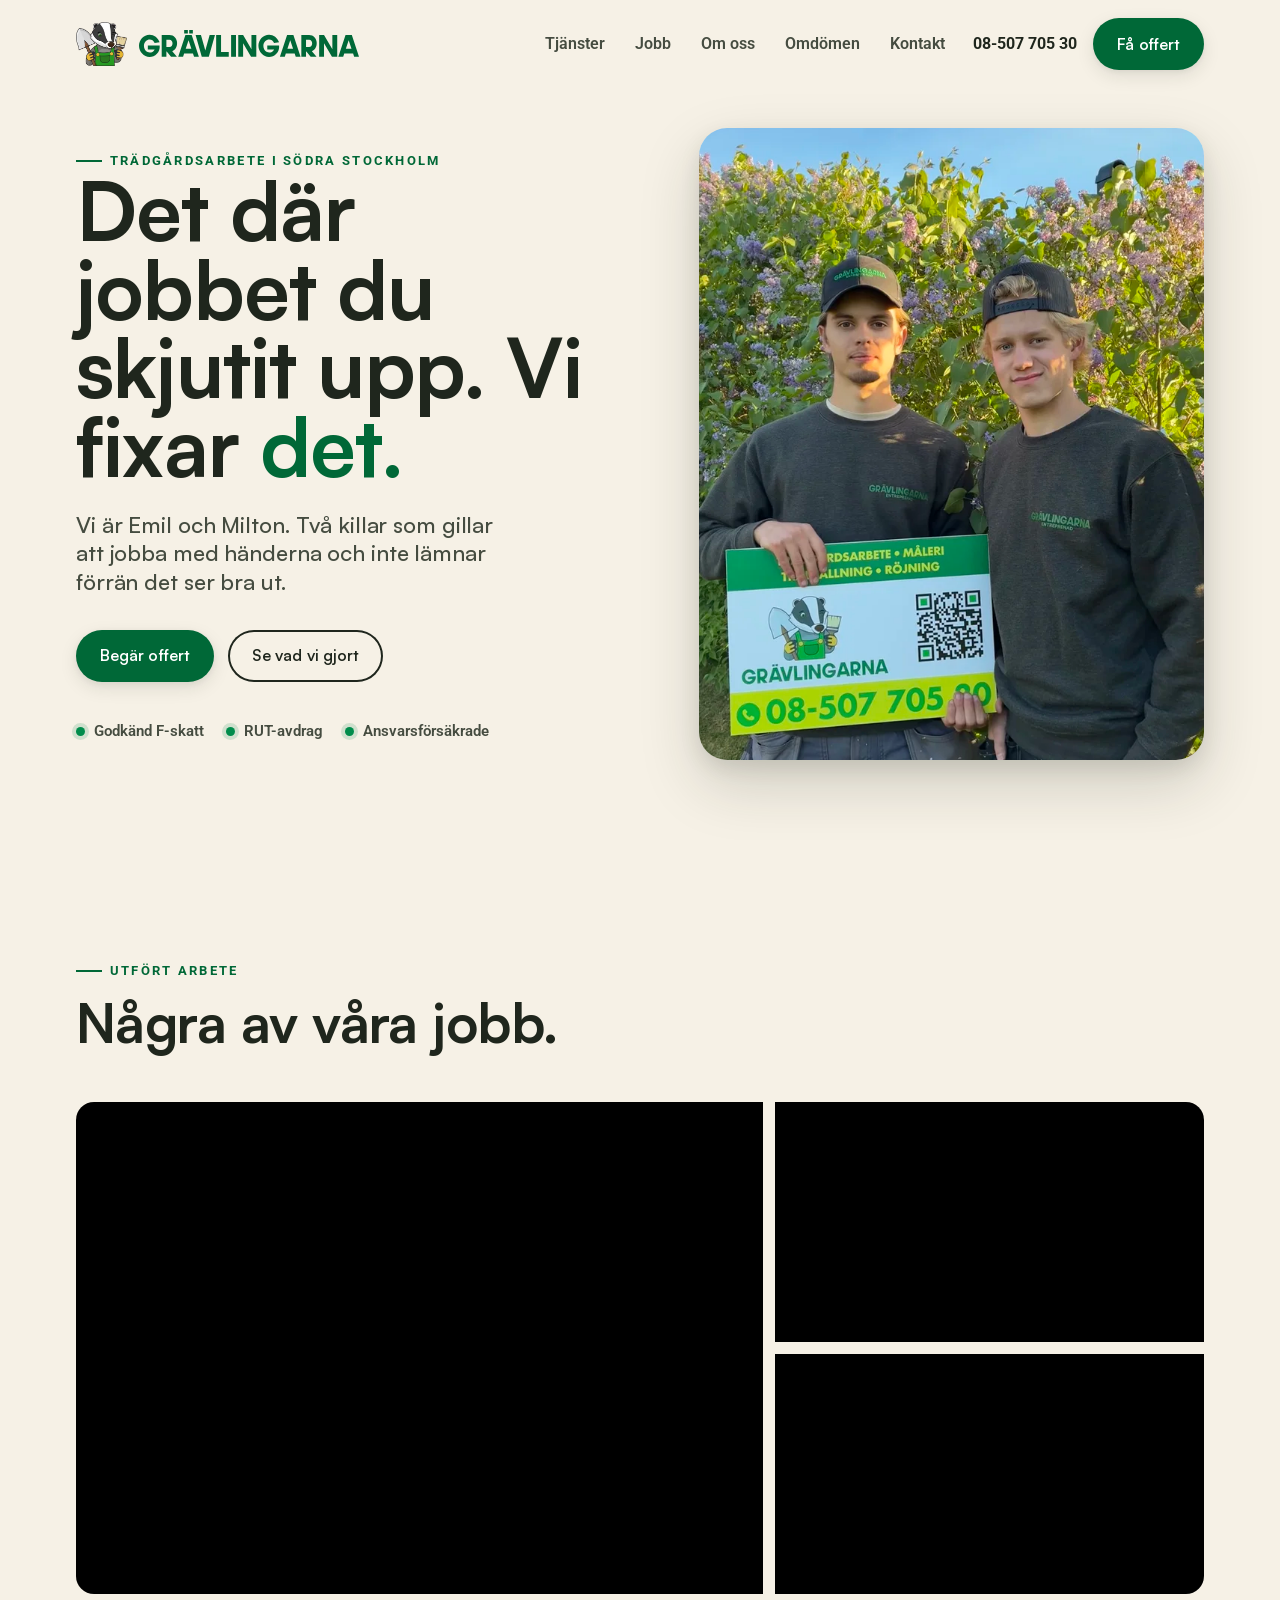
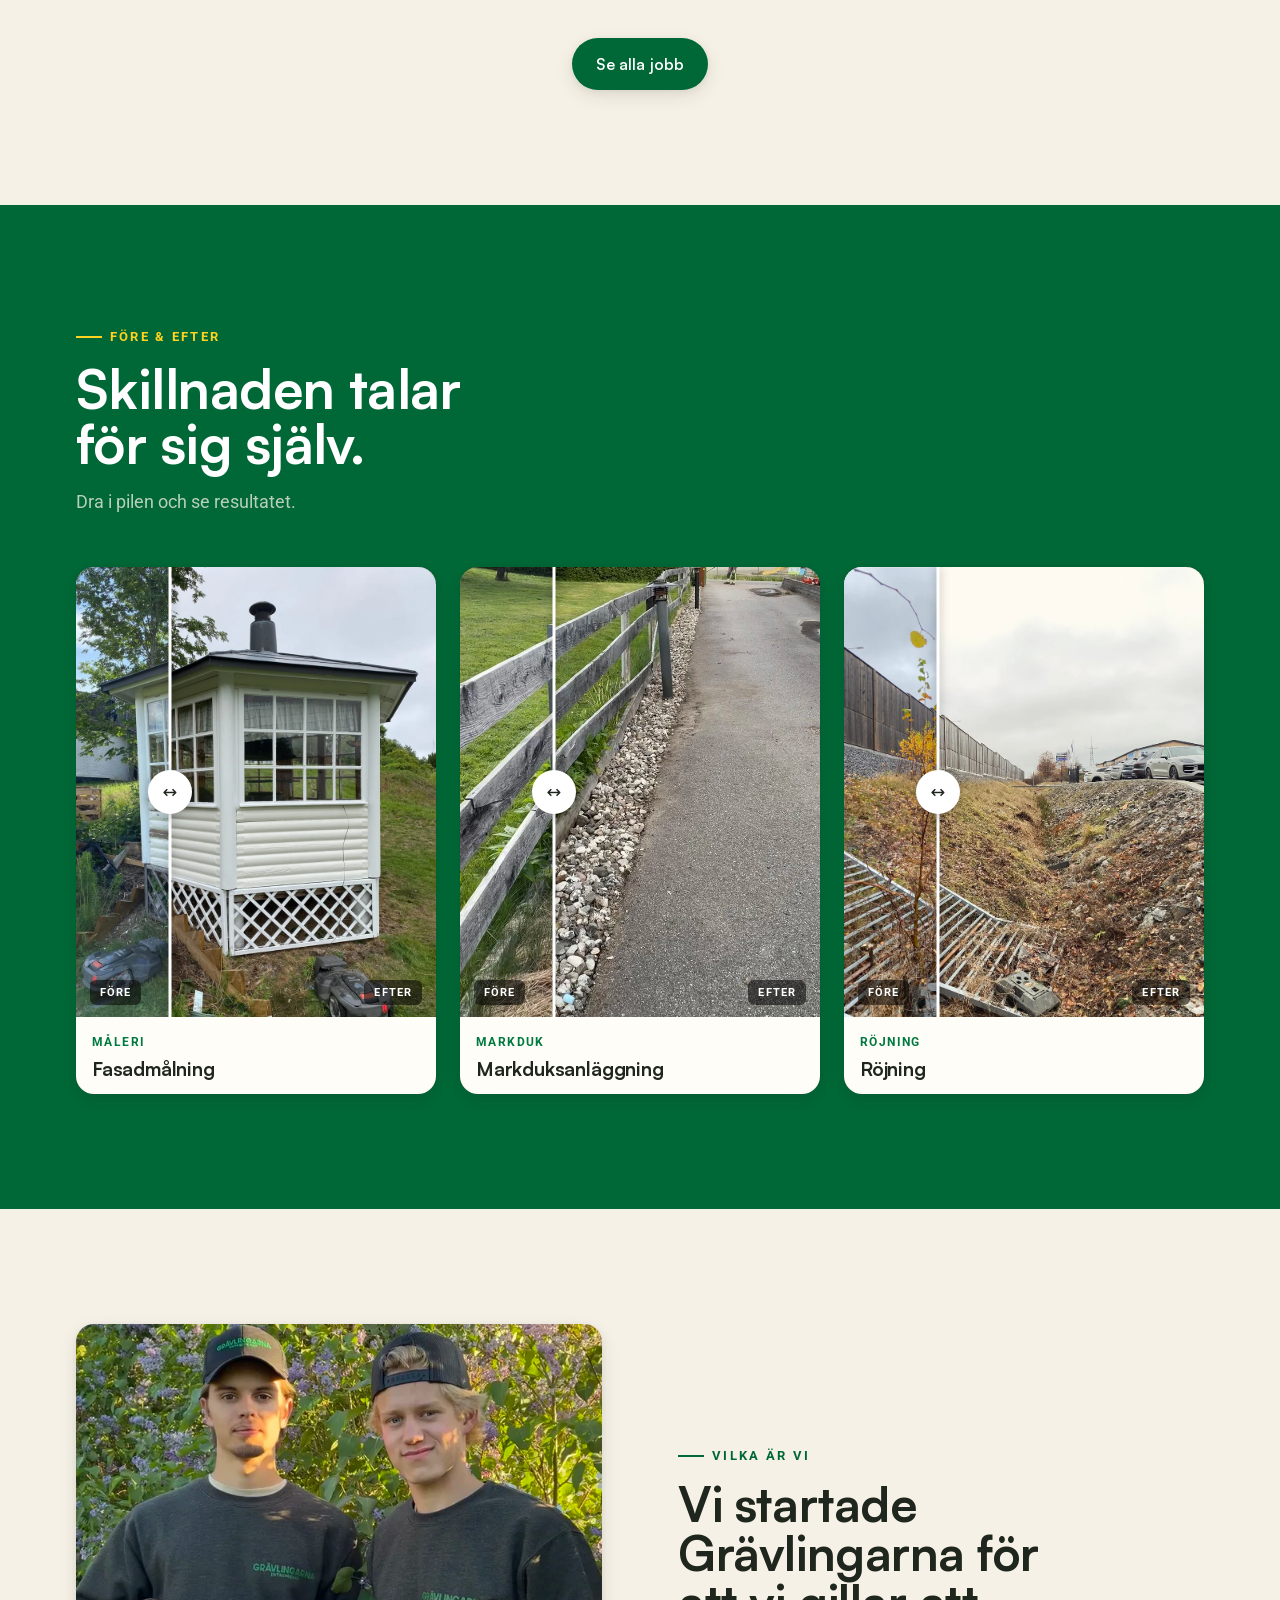
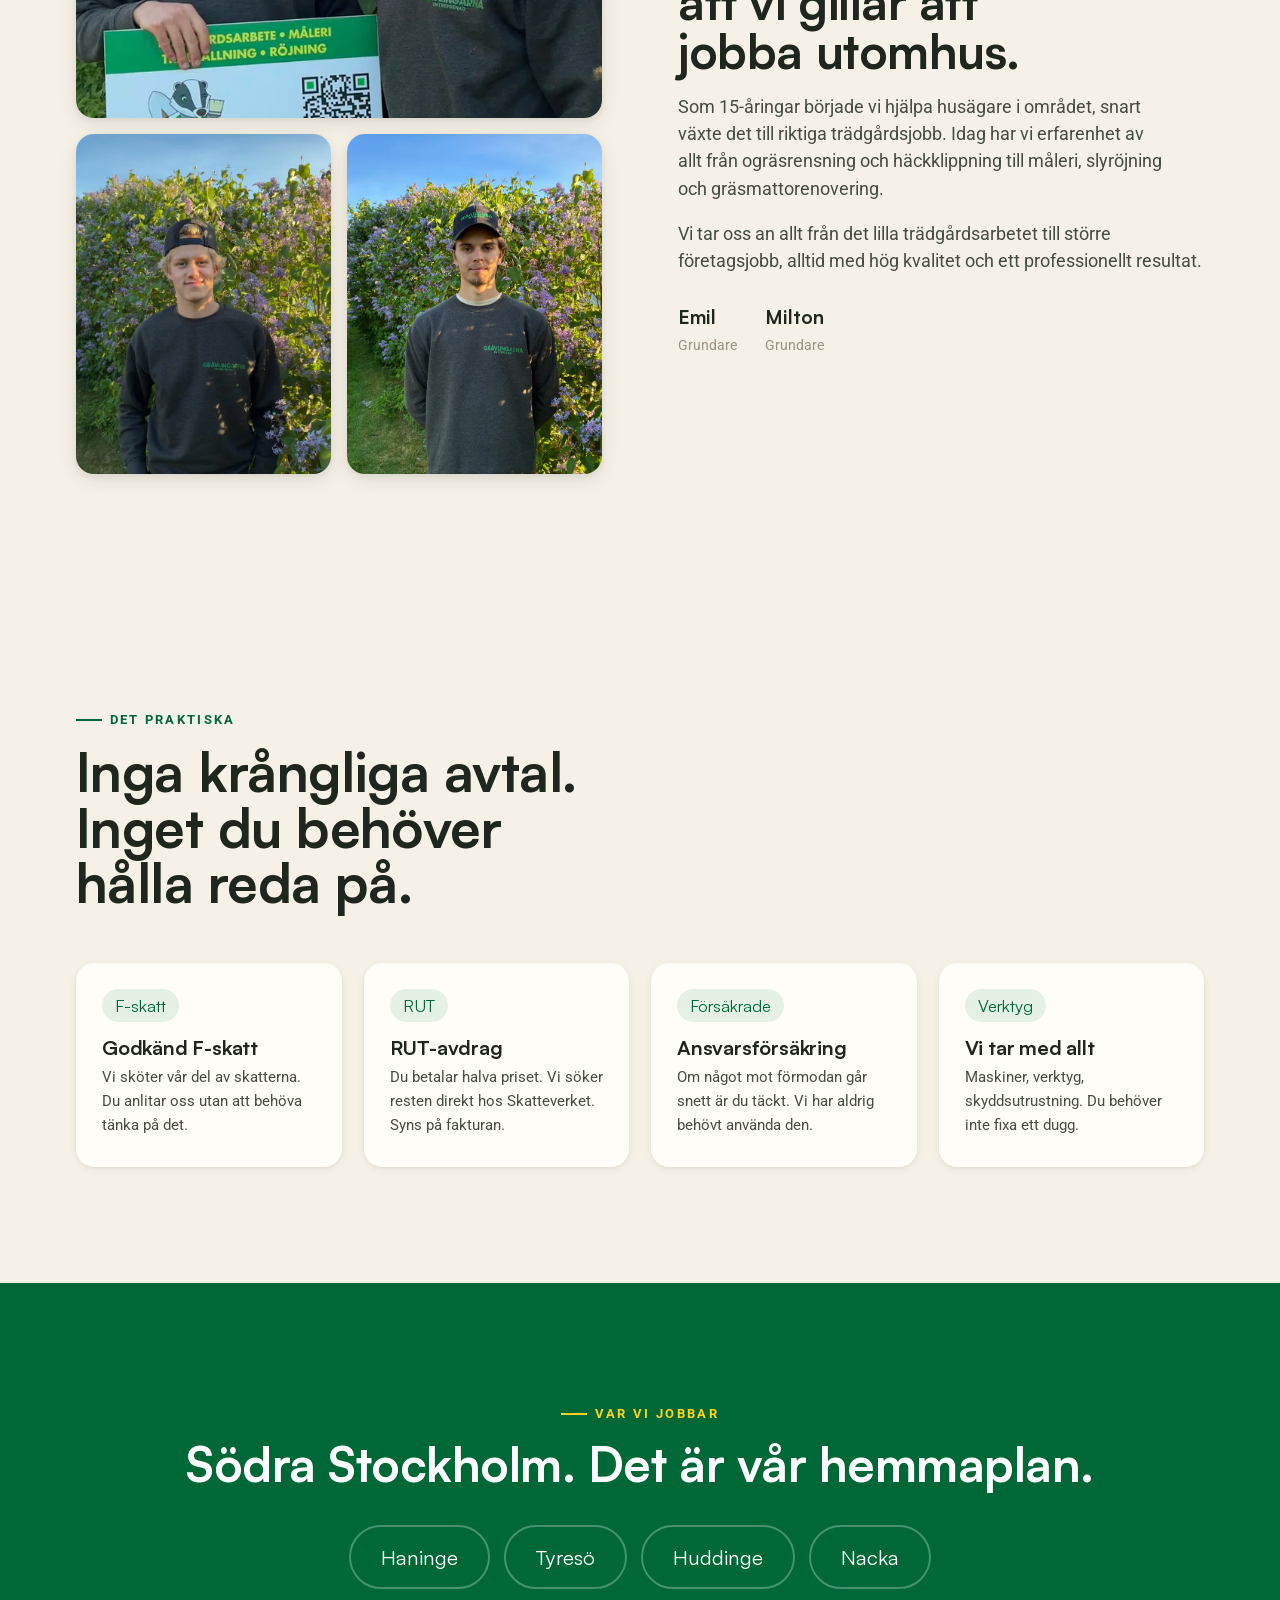
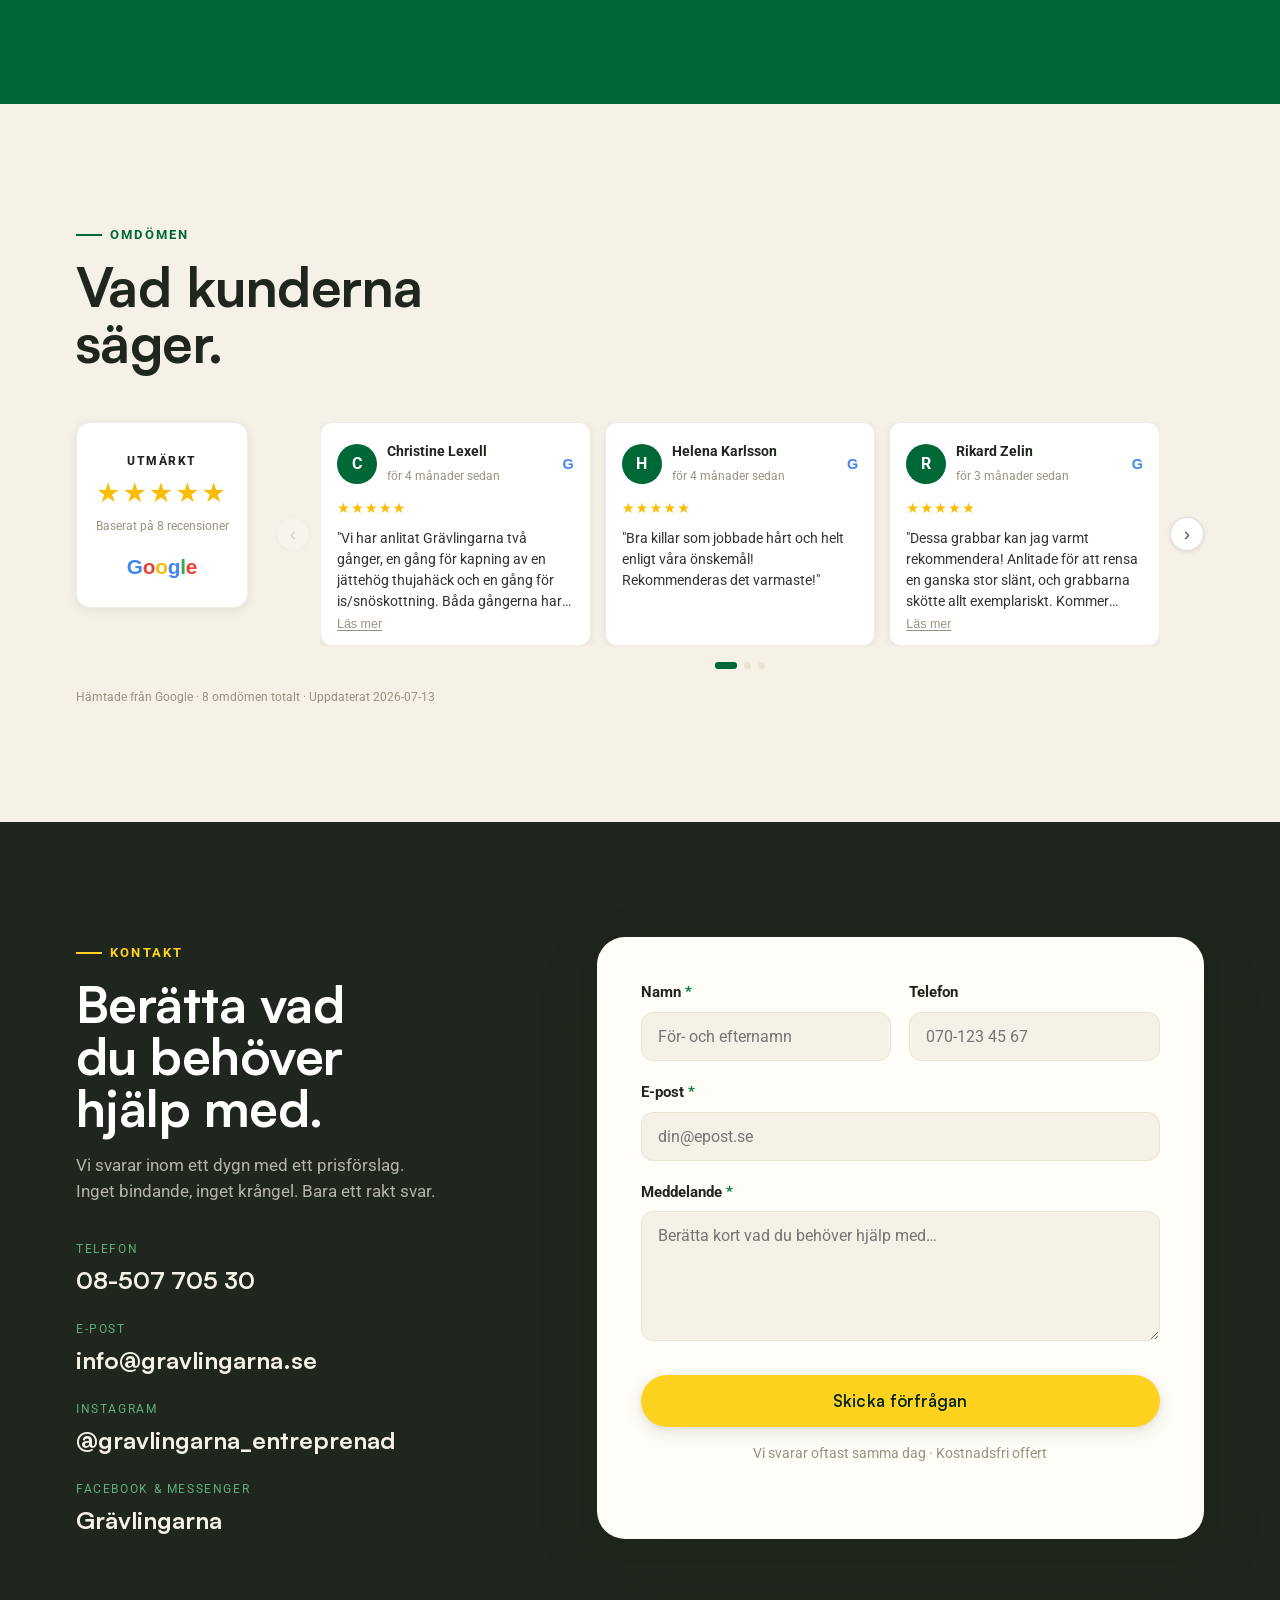
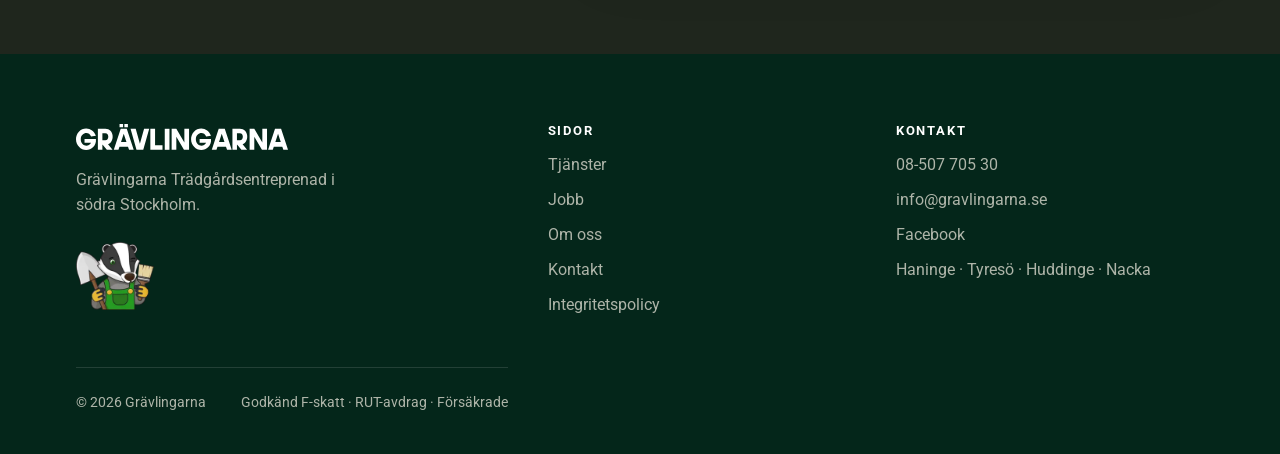
==== index.html @ 6b7d054d "Automatisk uppdatering av Google-omdömen" ====
<!doctype html>
<html lang="sv">
<head>
<meta charset="utf-8">
<meta name="viewport" content="width=device-width, initial-scale=1">
<title>Grävlingarna | Trädgårdsentreprenad Haninge, Tyresö, Huddinge & Nacka</title>
<meta name="description" content="Häckklippning, måleri, röjning och grävning i södra Stockholm. Snabbt, pålitligt och fast pris. RUT-avdrag och godkänd F-skatt. Ring 08-507 705 30.">
<meta name="robots" content="index, follow">
<link rel="canonical" href="https://gravlingarna.se/">

<!-- Preload kritiska resurser -->
<link rel="preload" href="assets/photos/team-duo.webp" as="image">
<link rel="preload" href="assets/fonts/Trats.ttf" as="font" type="font/truetype" crossorigin>
<link rel="preload" href="assets/Satoshi-Variable.ttf" as="font" type="font/truetype" crossorigin>

<!-- Open Graph (sociala medier + Google-förhandsvisning) -->
<meta property="og:type" content="website">
<meta property="og:url" content="https://gravlingarna.se/">
<meta property="og:title" content="Grävlingarna | Trädgårdsentreprenad i södra Stockholm">
<meta property="og:description" content="Häckklippning, måleri, röjning och grävning i södra Stockholm. Snabbt, pålitligt och fast pris.">
<meta property="og:image" content="https://gravlingarna.se/assets/photos/hack-hog.jpg">
<meta property="og:locale" content="sv_SE">
<meta property="og:site_name" content="Grävlingarna">

<!-- Lokal geo -->
<meta name="geo.region" content="SE-AB">
<meta name="geo.placename" content="Södra Stockholm">

<!-- Schema.org — lokal verksamhet (JSON-LD) -->
<script type="application/ld+json">
{
  "@context": "https://schema.org",
  "@type": "LocalBusiness",
  "name": "Grävlingarna Trädgårdsentreprenad",
  "description": "Trädgårdsarbete, häckklippning, måleri, röjning och grävning i södra Stockholm.",
  "url": "https://gravlingarna.se",
  "telephone": "+46850770530",
  "email": "info@gravlingarna.se",
  "image": "https://gravlingarna.se/assets/mascot-color.png",
  "priceRange": "$$",
  "areaServed": [
    { "@type": "City", "name": "Haninge" },
    { "@type": "City", "name": "Tyresö" },
    { "@type": "City", "name": "Huddinge" },
    { "@type": "City", "name": "Nacka" }
  ],
  "hasOfferCatalog": {
    "@type": "OfferCatalog",
    "name": "Trädgårdstjänster",
    "itemListElement": [
      { "@type": "Offer", "itemOffered": { "@type": "Service", "name": "Häckklippning" } },
      { "@type": "Offer", "itemOffered": { "@type": "Service", "name": "Trädgårdsarbete" } },
      { "@type": "Offer", "itemOffered": { "@type": "Service", "name": "Måleri" } },
      { "@type": "Offer", "itemOffered": { "@type": "Service", "name": "Röjning" } },
      { "@type": "Offer", "itemOffered": { "@type": "Service", "name": "Ogräsrensning" } },
      { "@type": "Offer", "itemOffered": { "@type": "Service", "name": "Grävning" } }
    ]
  },
  "aggregateRating": {
    "@type": "AggregateRating",
    "ratingValue": "5",
    "reviewCount": "8",
    "bestRating": "5",
    "worstRating": "1"
  },
  "sameAs": [
    "https://www.instagram.com/gravlingarna_entreprenad/"
  ]
}
</script>

<link rel="preconnect" href="https://fonts.googleapis.com">
<link rel="preconnect" href="https://fonts.gstatic.com" crossorigin>
<link href="https://fonts.googleapis.com/css2?family=Roboto:ital,wght@0,400;0,500;0,700;1,400&display=swap" rel="stylesheet">
<link rel="stylesheet" href="assets/base.css">
<style>
/* ====== GRÄVLINGARNA — STARTSIDA ====== */

/* Brödtext i Roboto (lättläst), rubriker kvar i Gila */
:root { --font-text: 'Roboto', system-ui, -apple-system, sans-serif; }
.btn { font-family: var(--font-display); font-weight: 600; letter-spacing: .005em; }

/* Header */
.hdr {
  position: sticky; top: 0; z-index: 50;
  transition: background .3s, box-shadow .3s, padding .3s;
  padding: 18px 0;
}
.hdr.scrolled { background: rgba(246,241,230,.86); backdrop-filter: blur(12px); box-shadow: 0 1px 0 rgba(31,38,29,.08); padding: 10px 0; }
.hdr .wrap { display: flex; align-items: center; gap: 28px; }
.brand { display: flex; align-items: center; gap: 12px; text-decoration: none; }
.brand img.mark { height: 44px; width: auto; }
.brand img.word { height: 27px; width: auto; }
.nav { margin-left: auto; display: flex; align-items: center; gap: 30px; }
.nav a { text-decoration: none; font-weight: 600; font-size: .98rem; color: var(--ink-soft); transition: color .2s; }
.nav a:hover { color: var(--green-700); }
.hdr .actions { display: flex; align-items: center; gap: 16px; }
.tel { display: inline-flex; align-items: center; gap: 8px; font-weight: 700; text-decoration: none; color: var(--ink); white-space: nowrap; }
.burger { display: none; }

/* Hero */
.hero { padding: 40px 0 80px; position: relative; overflow: hidden; }
.hero .wrap { display: grid; grid-template-columns: 1.05fr .95fr; gap: clamp(28px, 5vw, 72px); align-items: center; }
.hero h1 { font-size: clamp(2.9rem, 6.4vw, 5.4rem); line-height: .96; }
.hero h1 .leaf { color: var(--green-700); }
.hero .lede { font-family: var(--font-display); font-weight: 500; letter-spacing: -0.005em; font-size: clamp(1.2rem, 1.75vw, 1.5rem); line-height: 1.28; color: var(--ink-soft); margin-top: 24px; max-width: 28ch; }
.hero .cta-row { display: flex; flex-wrap: wrap; gap: 14px; margin-top: 34px; }
.hero .chips { display: flex; flex-wrap: wrap; gap: 10px 22px; margin-top: 38px; }
.chip { display: inline-flex; align-items: center; gap: 9px; font-weight: 600; font-size: .92rem; color: var(--ink-soft); }
.chip .dot { width: 9px; height: 9px; border-radius: 50%; background: var(--green-500); box-shadow: 0 0 0 4px rgba(0,140,75,.16); }

.hero-media { position: relative; }
.hero-media .photo {
  border-radius: 28px; overflow: hidden; box-shadow: var(--shadow-lg);
  aspect-ratio: 4/5;
}
.hero-media .photo img { width: 100%; height: 100%; object-fit: cover; }
.hero-badge {
  position: absolute; left: -26px; bottom: 30px;
  background: var(--yellow); color: var(--green-900);
  border-radius: 18px; padding: 16px 20px; box-shadow: var(--shadow-md);
  transform: rotate(-3deg);
  font-family: var(--font-display); line-height: 1;
}
.hero-badge b { font-size: 1.9rem; display: block; }
.hero-badge span { font-family: var(--font-text); font-weight: 700; font-size: .78rem; letter-spacing: .08em; text-transform: uppercase; }

/* Sektion-grund */
.section { padding: clamp(64px, 9vw, 120px) 0; }
.section-head { max-width: 56ch; margin-bottom: 52px; }
.section-head h2 { font-size: clamp(2.1rem, 4.4vw, 3.4rem); margin-top: 14px; }
.section-head p { color: var(--ink-soft); font-size: 1.12rem; margin-top: 16px; }

/* Video-galleri */
.video-grid { display: grid; grid-template-columns: 1.6fr 1fr; grid-template-rows: 240px 240px; gap: 12px; border-radius: var(--radius); overflow: hidden; margin-bottom: 12px; }
.video-grid .v-wrap { position: relative; overflow: hidden; background: #000; }
.video-grid .v-wrap:nth-child(1) { grid-row: 1 / 3; }
.video-grid .v-wrap video { position: absolute; inset: 0; width: 100%; height: 100%; object-fit: cover; display: block; }
.video-grid .v-wrap:nth-child(1) video { object-position: center 20%; }
.video-grid .v-wrap:nth-child(2) video { object-position: 62% 50%; }
.video-grid .v-wrap:nth-child(3) video { object-position: center 38%; }
.jobs-cta { text-align: center; padding-top: 32px; }

/* Före/efter */
.ba-section { background: var(--green-700); }
.ba-section .eyebrow { color: var(--yellow); }
.ba-section .section-head h2 { color: #fff; }
.ba-section .section-head p { color: rgba(246,241,230,.75); }
.ba-grid { display: grid; grid-template-columns: repeat(3, 1fr); gap: 24px; }
.ba-card { border-radius: var(--radius); overflow: hidden; box-shadow: var(--shadow-md); background: var(--paper); }
.ba-wrap { position: relative; width: 100%; aspect-ratio: 4/5; overflow: hidden; cursor: col-resize; user-select: none; background: #1a1a1a; }
.ba-wrap img { position: absolute; inset: 0; width: 100%; height: 100%; object-fit: cover; display: block; }
.ba-after { clip-path: inset(0 50% 0 0); }
.ba-divider { position: absolute; top: 0; bottom: 0; left: 50%; width: 3px; background: #fff; box-shadow: 0 0 10px rgba(0,0,0,.35); transform: translateX(-50%); pointer-events: none; }
.ba-handle { position: absolute; top: 50%; left: 50%; transform: translate(-50%,-50%); width: 44px; height: 44px; background: #fff; border-radius: 50%; box-shadow: 0 2px 14px rgba(0,0,0,.25); display: flex; align-items: center; justify-content: center; pointer-events: none; color: var(--ink); font-size: 1.1rem; }
.ba-labels { position: absolute; bottom: 12px; left: 0; right: 0; display: flex; justify-content: space-between; padding: 0 14px; pointer-events: none; }
.ba-labels span { background: rgba(0,0,0,.52); color: #fff; font-size: .7rem; font-weight: 700; letter-spacing: .1em; text-transform: uppercase; padding: 4px 10px; border-radius: 6px; }
.ba-card-body { padding: 12px 16px 14px; }
.ba-card-body .job-cat { font-family: var(--font-text); font-weight: 700; font-size: .72rem; letter-spacing: .12em; text-transform: uppercase; color: var(--green-600); }
.ba-card-body h3 { font-family: var(--font-display); font-size: 1.2rem; margin-top: 6px; }
@media (max-width: 900px) { .ba-grid { grid-template-columns: 1fr; } }

/* Om oss */
.about .wrap { display: grid; grid-template-columns: 1fr 1fr; gap: clamp(32px, 6vw, 80px); align-items: center; }
.about-photos { display: grid; grid-template-columns: 1fr 1fr; grid-template-rows: auto auto; gap: 16px; }
.about-photos .big { grid-column: 1 / -1; }
.about-photos img { width: 100%; border-radius: 18px; box-shadow: var(--shadow-md); aspect-ratio: 4/3; object-fit: cover; }
.about-photos .tall { aspect-ratio: 3/4; }
.about h2 { font-size: clamp(2rem, 4vw, 3rem); margin-top: 14px; }
.about p { color: var(--ink-soft); font-size: 1.1rem; margin-top: 18px; }
.about .signers { display: flex; gap: 28px; margin-top: 28px; }
.about .signers-mobile { display: none; }
.about .signers div b { font-family: var(--font-display); font-size: 1.2rem; display: block; }
.about .signers div span { color: var(--stone); font-size: .9rem; }

/* Trygghet */
.trust { background: var(--cream); }
.trust-grid { display: grid; grid-template-columns: repeat(4, 1fr); gap: 22px; }
.trust-card { background: var(--paper); border-radius: var(--radius); padding: 30px 26px; box-shadow: var(--shadow-sm); }
.trust-card .badge { font-family: var(--font-display); color: var(--green-700); font-size: 1.05rem; background: rgba(0,140,75,.1); width: fit-content; padding: 6px 13px; border-radius: 100px; }
.trust-card h3 { font-size: 1.25rem; margin-top: 18px; }
.trust-card p { color: var(--ink-soft); margin-top: 8px; font-size: .96rem; }

/* Områden */
.areas { background: var(--green-700); color: #fff; text-align: center; }
.areas .eyebrow { color: var(--yellow); justify-content: center; }
.areas h2 { font-size: clamp(2rem, 4vw, 3rem); margin: 16px auto 0; }
.area-row { display: flex; flex-wrap: wrap; justify-content: center; gap: 14px; margin-top: 36px; }
.area-pill { border: 2px solid rgba(255,255,255,.28); border-radius: 100px; padding: 14px 30px; font-family: var(--font-display); font-size: 1.3rem; transition: .3s; }
.area-pill:hover { background: var(--yellow); color: var(--green-900); border-color: var(--yellow); }


/* Omdömen — layout */
.reviews-outer { display: flex; gap: 28px; align-items: flex-start; }
.reviews-sidebar { flex-shrink: 0; width: 172px; display: flex; flex-direction: column; align-items: center; text-align: center; padding: 28px 16px 24px; background: #fff; border-radius: 14px; box-shadow: 0 2px 12px rgba(0,0,0,.08); border: 1px solid #f0ece4; }
.rs-label { font-size: .78rem; font-weight: 800; color: var(--ink); letter-spacing: .12em; text-transform: uppercase; margin-bottom: 10px; }
.rs-stars { font-size: 1.7rem; color: #FBBC04; line-height: 1; margin-bottom: 10px; letter-spacing: 2px; }
.rs-count { font-size: .76rem; color: var(--stone); line-height: 1.45; margin-bottom: 16px; }
.rs-google { font-size: 1.3rem; font-weight: 700; letter-spacing: -.01em; font-family: Arial, sans-serif; }
.g-blue   { color: #4285F4; }
.g-red    { color: #EA4335; }
.g-yellow { color: #FBBC05; }
.g-green  { color: #34A853; }

/* Omdömen — carousel */
.cr-outer { flex: 1; min-width: 0; }
.cr-wrap { display: flex; align-items: center; gap: 10px; }
.cr-viewport { overflow: hidden; flex: 1; min-width: 0; }
.cr-track { display: flex; gap: 14px; transition: transform .45s cubic-bezier(.2,.8,.2,1); }
.cr-track .review { flex: 0 0 calc((100% - 28px) / 3); min-width: 0; }
.cr-btn { flex-shrink: 0; width: 34px; height: 34px; border-radius: 50%; border: 1px solid #ddd; background: #fff; color: #555; font-size: 1.2rem; cursor: pointer; display: flex; align-items: center; justify-content: center; transition: all .2s; box-shadow: 0 1px 4px rgba(0,0,0,.1); }
.cr-btn:hover:not(:disabled) { background: var(--green-700); color: #fff; border-color: var(--green-700); }
.cr-btn:disabled { opacity: .22; cursor: not-allowed; }
.cr-dots { display: flex; justify-content: center; gap: 7px; margin-top: 16px; }
.cr-dot { width: 7px; height: 7px; border-radius: 50%; background: var(--sand); cursor: pointer; border: 0; padding: 0; transition: width .25s, border-radius .25s, background .25s; }
.cr-dot.active { background: var(--green-700); width: 22px; border-radius: 3px; }

/* Omdömen — kort */
.review { background: #fff; border-radius: 12px; padding: 18px 16px 14px; box-shadow: 0 2px 8px rgba(0,0,0,.07); border: 1px solid #f0ece4; }
.review-header { display: flex; align-items: center; gap: 10px; margin-bottom: 10px; }
.review-avatar { width: 40px; height: 40px; border-radius: 50%; object-fit: cover; flex-shrink: 0; }
.review-avatar-fb { width: 40px; height: 40px; border-radius: 50%; background: var(--green-700); color: #fff; font-size: 1rem; font-weight: 700; display: flex; align-items: center; justify-content: center; flex-shrink: 0; }
.review-name-wrap { flex: 1; min-width: 0; }
.review-author { font-weight: 700; font-size: .88rem; color: var(--ink); display: block; white-space: nowrap; overflow: hidden; text-overflow: ellipsis; }
.review-when { font-size: .74rem; color: var(--stone); }
.review-g { flex-shrink: 0; font-size: .9rem; font-weight: 900; color: #4285F4; font-family: Arial, sans-serif; line-height: 1; }
.review-stars { color: #FBBC04; font-size: .9rem; letter-spacing: 1px; display: block; margin-bottom: 8px; }
.review-body { font-size: .85rem; line-height: 1.55; color: #333; margin: 0; display: -webkit-box; -webkit-line-clamp: 4; -webkit-box-orient: vertical; overflow: hidden; }
.review-body.expanded { display: block; -webkit-line-clamp: unset; overflow: visible; }
.review-readmore { background: none; border: none; color: var(--stone); font-size: .78rem; cursor: pointer; padding: 5px 0 0; text-decoration: underline; text-underline-offset: 2px; display: block; }
.placeholder-note { margin-top: 18px; font-size: .78rem; color: var(--stone); }

/* Mobil: carousel → staplad lista */
@media (max-width: 900px) {
  .reviews-outer { flex-direction: column; }
  .reviews-sidebar { width: 100%; flex-direction: row; flex-wrap: wrap; justify-content: center; gap: 12px 20px; padding: 18px 20px; }
  .rs-label { margin-bottom: 0; }
  .cr-btn { display: none; }
  .cr-track { flex-direction: column; transform: none !important; }
  .cr-track .review { flex: none; }
  .cr-dots { display: none; }
}

/* Kontakt */
.contact { background: var(--ink); color: var(--cream); }
.contact .wrap { display: grid; grid-template-columns: .85fr 1.15fr; gap: clamp(32px, 6vw, 72px); }
.contact .eyebrow { color: var(--yellow); }
.contact h2 { color: #fff; font-size: clamp(2rem, 4vw, 3.2rem); margin-top: 14px; }
.contact .intro { color: rgba(246,241,230,.7); margin-top: 18px; font-size: 1.08rem; max-width: 36ch; }
.contact-info { margin-top: 36px; display: grid; gap: 22px; }
.contact-info a { text-decoration: none; }
.ci { display: flex; flex-direction: column; gap: 3px; }
.ci small { font-size: .72rem; letter-spacing: .14em; text-transform: uppercase; color: var(--green-300); }
.ci b { font-family: var(--font-display); font-size: 1.5rem; }
form { background: var(--paper); border-radius: var(--radius-lg); padding: clamp(26px, 4vw, 44px); color: var(--ink); box-shadow: var(--shadow-lg); }
.field { margin-bottom: 20px; }
.field label { display: block; font-weight: 700; font-size: .92rem; margin-bottom: 8px; }
.field .req { color: var(--green-600); }
.field input, .field textarea {
  width: 100%; font-family: var(--font-text); font-size: 1rem; color: var(--ink);
  padding: 14px 16px; border-radius: 12px; border: 1.5px solid var(--sand); background: var(--cream);
  transition: border-color .2s, box-shadow .2s;
}
.field input:focus, .field textarea:focus { outline: none; border-color: var(--green-500); box-shadow: 0 0 0 4px rgba(0,140,75,.14); background: #fff; }
.field textarea { resize: vertical; min-height: 130px; }
.field-row { display: grid; grid-template-columns: 1fr 1fr; gap: 18px; }
form .btn { width: 100%; justify-content: center; margin-top: 6px; font-size: 1.05rem; }
.form-foot { margin-top: 16px; font-size: .85rem; color: var(--stone); text-align: center; }
[data-form-note] { background: rgba(0,140,75,.12); color: var(--green-700); border-radius: 12px; padding: 14px 16px; font-weight: 700; margin-bottom: 18px; }

/* Footer */
.foot { background: var(--green-900); color: rgba(246,241,230,.7); padding: 70px 0 40px; }
.foot .wrap { display: grid; grid-template-columns: 1.4fr 1fr 1fr; gap: 40px; }
.foot .word { height: 26px; filter: brightness(0) invert(1); }
.foot .f-mascot { width: 78px; margin-top: 24px; }
.foot h4 { color: #fff; font-family: var(--font-text); font-size: .8rem; letter-spacing: .14em; text-transform: uppercase; margin-bottom: 16px; }
.foot ul { list-style: none; margin: 0; padding: 0; display: grid; gap: 10px; }
.foot a { text-decoration: none; transition: color .2s; }
.foot a:hover { color: var(--yellow); }
.foot .bar { border-top: 1px solid rgba(255,255,255,.12); margin-top: 50px; padding-top: 24px; display: flex; justify-content: space-between; flex-wrap: wrap; gap: 12px; font-size: .85rem; }

/* Responsivt */
@media (max-width: 1024px) {
  .nav { display: none; }
  .burger { display: inline-flex; }
}
@media (max-width: 900px) {
  .hero .wrap, .about .wrap, .contact .wrap { grid-template-columns: 1fr; }
  .hero-media { order: -1; max-width: 440px; }
  .trust-grid { grid-template-columns: 1fr; }
  .jobs-peek-grid { grid-template-columns: 1fr 1fr; grid-template-rows: 160px 160px 160px; }
  .jobs-peek-grid img:nth-child(1) { grid-row: auto; }
  .jobs-peek-grid img:nth-child(4) { grid-column: auto; }
  .foot .wrap { grid-template-columns: 1fr 1fr; }
  .about .signers { margin-bottom: 0; }
  /* Signers: visa under bilder, dölj i texten när layouten är enkelspaltig */
  .about .signers-mobile { display: grid; grid-template-columns: 1fr 1fr; grid-column: 1 / -1; margin-top: 12px; gap: 16px; }
  .about .signers-mobile div { display: flex; flex-direction: column; align-items: center; text-align: center; }
  .about .signers-desktop { display: none; }
}
@media (max-width: 560px) {
  .field-row { grid-template-columns: 1fr; }
  .trust-grid { grid-template-columns: 1fr; }
  .foot .wrap { grid-template-columns: 1fr; }
  /* Logotyp — visa bara maskotet, lite större */
  .brand img.mark { height: 40px; }
  .brand img.word { display: none; }
  /* Telefonnummer dolt på liten skärm för att ge plats */
  .hdr .tel { display: none; }
  /* Header layout på mobil: [logo vänster] [Få offert centrerat] [burger höger] */
  .hdr .wrap { position: relative; gap: 0; }
  .hdr .actions { flex: 1; display: flex; align-items: center; justify-content: flex-end; }
  .hdr .actions .btn { position: absolute; left: 50%; transform: translateX(-50%); }
  /* Eyebrow — ingen radbrytning */
  .eyebrow { white-space: nowrap; font-size: .72rem; letter-spacing: .12em; }
}

/* Mobilmeny overlay */
@media (max-width: 1024px) {
  .nav.open {
    display: flex; flex-direction: column; gap: 22px;
    position: absolute; top: 100%; left: 0; right: 0;
    background: var(--paper); padding: 28px clamp(20px,5vw,56px); box-shadow: var(--shadow-md);
    margin: 0;
  }
  .nav.open a { font-size: 1.2rem; }
  .burger { flex-direction: column; gap: 5px; background: none; border: 0; cursor: pointer; padding: 10px; }
  .burger span { width: 26px; height: 2.5px; background: var(--ink); border-radius: 2px; transition: .3s; }
  .burger.open span:nth-child(1) { transform: translateY(7.5px) rotate(45deg); }
  .burger.open span:nth-child(2) { opacity: 0; }
  .burger.open span:nth-child(3) { transform: translateY(-7.5px) rotate(-45deg); }
}
</style>
</head>
<body>

<header class="hdr" data-header>
  <div class="wrap">
    <a class="brand" href="#top" aria-label="Grävlingarna">
      <img class="mark" src="assets/mascot-color.webp" alt="Grävlingarna logotyp">
      <img class="word" src="assets/logo-wordmark.svg" alt="Grävlingarna">
    </a>
    <nav class="nav" data-nav>
      <a href="#tjanster">Tjänster</a>
      <a href="jobb.html">Jobb</a>
      <a href="#om">Om oss</a>
      <a href="#omdomen">Omdömen</a>
      <a href="#kontakt">Kontakt</a>
    </nav>
    <div class="actions">
      <a class="tel" href="tel:+46850770530">08-507 705 30</a>
      <a class="btn btn-green" href="#kontakt">Få offert</a>
      <button class="burger" data-burger aria-label="Meny" aria-expanded="false"><span></span><span></span><span></span></button>
    </div>
  </div>
</header>

<main id="top">

  <!-- HERO -->
  <section class="hero">
    <div class="wrap">
      <div class="hero-text">
        <span class="eyebrow reveal">Trädgårdsarbete i södra Stockholm</span>
        <h1 class="reveal d1">Det där jobbet du<br>skjutit upp. Vi fixar<span class="leaf"> det.</span></h1>
        <p class="lede reveal d2">Vi är Emil och Milton. Två killar som gillar att jobba med händerna och inte lämnar förrän det ser bra ut.</p>
        <div class="cta-row reveal d3">
          <a class="btn btn-green" href="#kontakt">Begär offert</a>
          <a class="btn btn-ghost" href="jobb.html">Se vad vi gjort</a>
        </div>
        <div class="chips reveal d4">
          <span class="chip"><span class="dot"></span> Godkänd F-skatt</span>
          <span class="chip"><span class="dot"></span> RUT-avdrag</span>
          <span class="chip"><span class="dot"></span> Ansvarsförsäkrade</span>
        </div>
      </div>
      <div class="hero-media reveal d2">
        <div class="photo"><img src="assets/photos/team-duo.webp" alt="Emil och Milton, Grävlingarna" fetchpriority="high"></div>
      </div>
    </div>
  </section>

  <!-- JOBB -->
  <section class="section" id="tjanster">
    <div class="wrap">
      <div class="section-head reveal">
        <span class="eyebrow">Utfört arbete</span>
        <h2>Några av våra jobb.</h2>
      </div>
      <div class="video-grid reveal d1">
        <div class="v-wrap">
          <video src="assets/videos/5.mp4" autoplay muted loop playsinline preload="metadata" title="Grävlingarna utför trädgårdsarbete i södra Stockholm"></video>
        </div>
        <div class="v-wrap">
          <video src="assets/videos/4.mp4" autoplay muted loop playsinline preload="none" title="Grävlingarna anlägger markduk och grus"></video>
        </div>
        <div class="v-wrap">
          <video src="assets/videos/3.mp4" autoplay muted loop playsinline preload="none" title="Grävlingarna utför häckklippning"></video>
        </div>
      </div>
      <div class="jobs-cta reveal d2">
        <a class="btn btn-green" href="jobb.html">Se alla jobb</a>
      </div>
    </div>
  </section>

  <!-- FÖRE / EFTER -->
  <section class="section ba-section" id="fore-efter">
    <div class="wrap">
      <div class="section-head reveal">
        <span class="eyebrow">Före &amp; efter</span>
        <h2>Skillnaden talar för sig själv.</h2>
        <p>Dra i pilen och se resultatet.</p>
      </div>
      <div class="ba-grid">

        <div class="ba-card reveal">
          <div class="ba-wrap" data-ba>
            <img src="assets/photos/malning-efter.webp" alt="Efter målning" loading="lazy">
            <img class="ba-after" src="assets/photos/malning-fore.webp" alt="Före målning" loading="lazy">
            <div class="ba-divider"></div>
            <div class="ba-handle">&#8596;</div>
            <div class="ba-labels"><span>Före</span><span>Efter</span></div>
          </div>
          <div class="ba-card-body">
            <span class="job-cat">Måleri</span>
            <h3>Fasadmålning</h3>
          </div>
        </div>

        <div class="ba-card reveal d1">
          <div class="ba-wrap" data-ba>
            <img src="assets/photos/rabatt-efter.webp" alt="Efter markduksanläggning" loading="lazy">
            <img class="ba-after" src="assets/photos/rabatt-fore.webp" alt="Före markduksanläggning" loading="lazy">
            <div class="ba-divider"></div>
            <div class="ba-handle">&#8596;</div>
            <div class="ba-labels"><span>Före</span><span>Efter</span></div>
          </div>
          <div class="ba-card-body">
            <span class="job-cat">Markduk</span>
            <h3>Markduksanläggning</h3>
          </div>
        </div>

        <div class="ba-card reveal d2">
          <div class="ba-wrap" data-ba>
            <img src="assets/photos/rojning-efter.webp" alt="Efter röjning" loading="lazy">
            <img class="ba-after" src="assets/photos/rojning-fore.webp" alt="Före röjning" loading="lazy">
            <div class="ba-divider"></div>
            <div class="ba-handle">&#8596;</div>
            <div class="ba-labels"><span>Före</span><span>Efter</span></div>
          </div>
          <div class="ba-card-body">
            <span class="job-cat">Röjning</span>
            <h3>Röjning</h3>
          </div>
        </div>

      </div>
    </div>
  </section>

  <!-- OM OSS -->
  <section class="section about" id="om">
    <div class="wrap">
      <div class="about-photos reveal">
        <img class="big" src="assets/photos/team-duo.webp" alt="Emil och Milton" loading="lazy">
        <img class="tall" src="assets/photos/emil.webp" alt="Emil" loading="lazy">
        <img class="tall" src="assets/photos/milton.webp" alt="Milton" loading="lazy">
        <!-- Visas bara på mobil, direkt under bilderna -->
        <div class="signers signers-mobile">
          <div><b>Emil</b><span>Grundare</span></div>
          <div><b>Milton</b><span>Grundare</span></div>
        </div>
      </div>
      <div class="about-text reveal d1">
        <span class="eyebrow">Vilka är vi</span>
        <h2>Vi startade Grävlingarna för att vi gillar att jobba utomhus.</h2>
        <p>Som 15-åringar började vi hjälpa husägare i området, snart växte det till riktiga trädgårdsjobb. Idag har vi erfarenhet av allt från ogräsrensning och häckklippning till måleri, slyröjning och gräsmattorenovering.</p>
        <p>Vi tar oss an allt från det lilla trädgårdsarbetet till större företagsjobb, alltid med hög kvalitet och ett professionellt resultat.</p>
        <!-- Visas bara på desktop -->
        <div class="signers signers-desktop">
          <div><b>Emil</b><span>Grundare</span></div>
          <div><b>Milton</b><span>Grundare</span></div>
        </div>
      </div>
    </div>
  </section>

  <!-- TRYGGHET -->
  <section class="section trust">
    <div class="wrap">
      <div class="section-head reveal">
        <span class="eyebrow">Det praktiska</span>
        <h2>Inga krångliga avtal. Inget du behöver hålla reda på.</h2>
      </div>
      <div class="trust-grid">
        <div class="trust-card reveal"><span class="badge">F-skatt</span><h3>Godkänd F-skatt</h3><p>Vi sköter vår del av skatterna. Du anlitar oss utan att behöva tänka på det.</p></div>
        <div class="trust-card reveal d1"><span class="badge">RUT</span><h3>RUT-avdrag</h3><p>Du betalar halva priset. Vi söker resten direkt hos Skatteverket. Syns på fakturan.</p></div>
        <div class="trust-card reveal d2"><span class="badge">Försäkrade</span><h3>Ansvarsförsäkring</h3><p>Om något mot förmodan går snett är du täckt. Vi har aldrig behövt använda den.</p></div>
        <div class="trust-card reveal d3"><span class="badge">Verktyg</span><h3>Vi tar med allt</h3><p>Maskiner, verktyg, skyddsutrustning. Du behöver inte fixa ett dugg.</p></div>
      </div>
    </div>
  </section>

  <!-- OMRÅDEN -->
  <section class="section areas">
    <div class="wrap">
      <span class="eyebrow reveal">Var vi jobbar</span>
      <h2 class="reveal d1">Södra Stockholm. Det är vår hemmaplan.</h2>
      <div class="area-row">
        <span class="area-pill reveal">Haninge</span>
        <span class="area-pill reveal d1">Tyresö</span>
        <span class="area-pill reveal d2">Huddinge</span>
        <span class="area-pill reveal d3">Nacka</span>
      </div>
    </div>
  </section>

  <!-- OMDÖMEN -->
  <section class="section" id="omdomen">
    <div class="wrap">
      <div class="section-head reveal">
        <span class="eyebrow">Omdömen</span>
        <h2>Vad kunderna säger.</h2>
      </div>
      <!-- REVIEWS-START -->
      <div class="reviews-outer reveal">
        <div class="reviews-sidebar">
          <div class="rs-label">Utmärkt</div>
          <div class="rs-stars">★★★★★</div>
          <div class="rs-count">Baserat på 8 recensioner</div>
          <div class="rs-google"><span class="g-blue">G</span><span class="g-red">o</span><span class="g-yellow">o</span><span class="g-blue">g</span><span class="g-green">l</span><span class="g-red">e</span></div>
        </div>
        <div class="cr-outer">
          <div class="cr-wrap">
            <button class="cr-btn cr-prev" aria-label="Föregående" onclick="reviewsNav(-1)">&#8249;</button>
            <div class="cr-viewport">
              <div class="cr-track" id="reviewsTrack">
            <div class="review">
              <div class="review-header">
                <img class="review-avatar" src="https://lh3.googleusercontent.com/a/ACg8ocL86j_r9z1yOKIuhUySOHelD-ug44McyDMm7QZUCnqUefmo5eU=s128-c0x00000000-cc-rp-mo" alt="Christine Lexell" onerror="this.style.display='none';this.nextElementSibling.style.display='flex'"><div class="review-avatar-fb" style="display:none">C</div>
                <div class="review-name-wrap">
                  <span class="review-author">Christine Lexell</span>
                  <span class="review-when">för 4 månader sedan</span>
                </div>
                <span class="review-g">G</span>
              </div>
              <span class="review-stars">★★★★★</span>
              <p class="review-body">"Vi har anlitat Grävlingarna två gånger, en gång för kapning av en jättehög thujahäck och en gång för is/snöskottning. Båda gångerna har vi varit supernöjda - snabbt, smidigt och proffsigt rakt igenom. Rekommenderas!"</p>
              <button class="review-readmore" onclick="this.previousElementSibling.classList.add('expanded');this.remove()">Läs mer</button>
            </div>
            <div class="review">
              <div class="review-header">
                <img class="review-avatar" src="https://lh3.googleusercontent.com/a/ACg8ocJH00zg7ItTFW9O0a7UB9hLjGqkYLwAGVgQH-JnAdjiJExWZQ=s128-c0x00000000-cc-rp-mo" alt="Helena Karlsson" onerror="this.style.display='none';this.nextElementSibling.style.display='flex'"><div class="review-avatar-fb" style="display:none">H</div>
                <div class="review-name-wrap">
                  <span class="review-author">Helena Karlsson</span>
                  <span class="review-when">för 4 månader sedan</span>
                </div>
                <span class="review-g">G</span>
              </div>
              <span class="review-stars">★★★★★</span>
              <p class="review-body">"Bra killar som jobbade hårt och helt enligt våra önskemål! Rekommenderas det varmaste!"</p>
            </div>
            <div class="review">
              <div class="review-header">
                <img class="review-avatar" src="https://lh3.googleusercontent.com/a-/ALV-UjUvjdlKmr_zpY2f-uWTX3A9CaYh8MX3VJbdxc8TDrfCkV4wHMnxiw=s128-c0x00000000-cc-rp-mo-ba2" alt="Rikard Zelin" onerror="this.style.display='none';this.nextElementSibling.style.display='flex'"><div class="review-avatar-fb" style="display:none">R</div>
                <div class="review-name-wrap">
                  <span class="review-author">Rikard Zelin</span>
                  <span class="review-when">för 3 månader sedan</span>
                </div>
                <span class="review-g">G</span>
              </div>
              <span class="review-stars">★★★★★</span>
              <p class="review-body">"Dessa grabbar kan jag varmt rekommendera! Anlitade för att rensa en ganska stor slänt, och grabbarna skötte allt exemplariskt. Kommer definitiv hyra in dom igen!"</p>
              <button class="review-readmore" onclick="this.previousElementSibling.classList.add('expanded');this.remove()">Läs mer</button>
            </div>
            <div class="review">
              <div class="review-header">
                <img class="review-avatar" src="https://lh3.googleusercontent.com/a-/ALV-UjUdyT2JEvlYSVuxtEiTyoW_1Qy-pzt1ejEpORtB4tHW60JZkAc=s128-c0x00000000-cc-rp-mo" alt="Emelie Wallin" onerror="this.style.display='none';this.nextElementSibling.style.display='flex'"><div class="review-avatar-fb" style="display:none">E</div>
                <div class="review-name-wrap">
                  <span class="review-author">Emelie Wallin</span>
                  <span class="review-when">för 3 månader sedan</span>
                </div>
                <span class="review-g">G</span>
              </div>
              <span class="review-stars">★★★★★</span>
              <p class="review-body">"Supertrevliga grabbar, effektivt trädgårdsarbete. Mycket nöjda!"</p>
            </div>
            <div class="review">
              <div class="review-header">
                <img class="review-avatar" src="https://lh3.googleusercontent.com/a-/ALV-UjWH0OzEDGSG0fYtsAjLOG0ATWYTzyu4N1iHRC2pFErD5WRcYOQ=s128-c0x00000000-cc-rp-mo" alt="Adrian Nieves" onerror="this.style.display='none';this.nextElementSibling.style.display='flex'"><div class="review-avatar-fb" style="display:none">A</div>
                <div class="review-name-wrap">
                  <span class="review-author">Adrian Nieves</span>
                  <span class="review-when">för 4 månader sedan</span>
                </div>
                <span class="review-g">G</span>
              </div>
              <span class="review-stars">★★★★★</span>
              <p class="review-body">"Väldigt professionellt utfört arbete. Kommer att anlita igen"</p>
            </div>
              </div>
            </div>
            <button class="cr-btn cr-next" aria-label="Nästa" onclick="reviewsNav(1)">&#8250;</button>
          </div>
          <div class="cr-dots" id="reviewsDots"></div>
        </div>
      </div>
      <p class="placeholder-note reveal">Hämtade från Google · 8 omdömen totalt · Uppdaterat 2026-07-13</p>
      <!-- REVIEWS-END -->
    </div>
  </section>

  <!-- KONTAKT -->
  <section class="section contact" id="kontakt">
    <div class="wrap">
      <div class="contact-left reveal">
        <span class="eyebrow">Kontakt</span>
        <h2>Berätta vad du behöver hjälp med.</h2>
        <p class="intro">Vi svarar inom ett dygn med ett prisförslag. Inget bindande, inget krångel. Bara ett rakt svar.</p>
        <div class="contact-info">
          <a class="ci" href="tel:+46850770530"><small>Telefon</small><b>08-507 705 30</b></a>
          <a class="ci" href="mailto:info@gravlingarna.se"><small>E-post</small><b>info@gravlingarna.se</b></a>
          <a class="ci" href="https://www.instagram.com/gravlingarna_entreprenad/" target="_blank" rel="noopener"><small>Instagram</small><b>@gravlingarna_entreprenad</b></a>
          <a class="ci" href="https://www.facebook.com/profile.php?id=61582218075044" target="_blank" rel="noopener"><small>Facebook &amp; Messenger</small><b>Grävlingarna</b></a>
        </div>
      </div>
      <form data-contact-form class="reveal d1" novalidate name="kontakt" netlify netlify-honeypot="bot-field">
        <input type="hidden" name="form-name" value="kontakt">
        <div data-form-note hidden>Tack! Ditt meddelande har skickats. Vi hör av oss inom kort.</div>
        <!-- honeypot — dölj för bots -->
        <input type="text" name="_honey" style="display:none" tabindex="-1" autocomplete="off">
        <div class="field-row">
          <div class="field"><label>Namn <span class="req">*</span></label><input type="text" name="namn" placeholder="För- och efternamn" required></div>
          <div class="field"><label>Telefon</label><input type="tel" name="telefon" placeholder="070-123 45 67"></div>
        </div>
        <div class="field"><label>E-post <span class="req">*</span></label><input type="email" name="epost" placeholder="din@epost.se" required></div>
        <div class="field"><label>Meddelande <span class="req">*</span></label><textarea name="meddelande" placeholder="Berätta kort vad du behöver hjälp med…" required></textarea></div>
        <button class="btn btn-yellow" type="submit">Skicka förfrågan</button>
        <p class="form-foot">Vi svarar oftast samma dag · Kostnadsfri offert</p>
      </form>
    </div>
  </section>

</main>

<footer class="foot">
  <div class="wrap">
    <div>
      <img class="word" src="assets/logo-wordmark.svg" alt="Grävlingarna">
      <p style="margin-top:18px;max-width:32ch">Grävlingarna Trädgårdsentreprenad i södra Stockholm.</p>
      <img class="f-mascot" src="assets/mascot-color.webp" alt="Grävlingarna maskot" loading="lazy">
    </div>
    <div>
      <h4>Sidor</h4>
      <ul>
        <li><a href="#tjanster">Tjänster</a></li>
        <li><a href="jobb.html">Jobb</a></li>
        <li><a href="#om">Om oss</a></li>
        <li><a href="#kontakt">Kontakt</a></li>
        <li><a href="integritetspolicy.html">Integritetspolicy</a></li>
      </ul>
    </div>
    <div>
      <h4>Kontakt</h4>
      <ul>
        <li><a href="tel:+46850770530">08-507 705 30</a></li>
        <li><a href="mailto:info@gravlingarna.se">info@gravlingarna.se</a></li>
        <li><a href="https://www.facebook.com/profile.php?id=61582218075044" target="_blank" rel="noopener">Facebook</a></li>
        <li>Haninge · Tyresö · Huddinge · Nacka</li>
      </ul>
    </div>
  </div>
  <div class="wrap"><div class="bar"><span>© 2026 Grävlingarna</span><span>Godkänd F-skatt · RUT-avdrag · Försäkrade</span></div></div>
</footer>

<script src="assets/reveal.js"></script>
<script>
/* ── Reviews carousel ───────────────────────────────────────────────── */
(function () {
  var track  = document.getElementById('reviewsTrack');
  var dotsEl = document.getElementById('reviewsDots');
  if (!track) return;

  var cards = Array.from(track.querySelectorAll('.review'));
  var pos   = 0;
  var PER   = 3; // kort synliga åt gången

  function maxPos() { return Math.max(0, cards.length - PER); }

  function go(n) {
    pos = Math.max(0, Math.min(maxPos(), n));
    var w   = cards[0] ? cards[0].offsetWidth : 0;
    var gap = 24;
    track.style.transform = 'translateX(-' + (pos * (w + gap)) + 'px)';
    document.querySelectorAll('.cr-dot').forEach(function (d, i) {
      d.classList.toggle('active', i === pos);
    });
    var prev = document.querySelector('.cr-prev');
    var next = document.querySelector('.cr-next');
    if (prev) prev.disabled = pos === 0;
    if (next) next.disabled = pos >= maxPos();
  }

  /* Bygg prickar */
  if (dotsEl) {
    for (var i = 0; i <= maxPos(); i++) {
      var d = document.createElement('button');
      d.className   = 'cr-dot' + (i === 0 ? ' active' : '');
      d.setAttribute('aria-label', 'Omdöme ' + (i + 1));
      (function (idx) { d.addEventListener('click', function () { go(idx); }); })(i);
      dotsEl.appendChild(d);
    }
  }

  /* Global för onclick-attributen i HTML */
  window.reviewsNav = function (dir) { go(pos + dir); };

  go(0);
  window.addEventListener('resize', function () { go(pos); });
})();

/* ── Kontaktformulär ────────────────────────────────────────────────── */
(function () {
  var form = document.querySelector('[data-contact-form]');
  if (!form) return;

  form.addEventListener('submit', function (e) {
    e.preventDefault();

    /* Enkel validering */
    var ok = true;
    form.querySelectorAll('[required]').forEach(function (f) {
      if (!f.value.trim()) { f.focus(); ok = false; }
    });
    if (!ok) return;

    /* Honeypot-koll */
    if (form.querySelector('[name=_honey]').value) return;

    var btn  = form.querySelector('[type=submit]');
    var note = form.querySelector('[data-form-note]');

    btn.disabled    = true;
    btn.textContent = 'Skickar…';

    var payload = {
      Namn:       form.querySelector('[name=namn]').value,
      Telefon:    form.querySelector('[name=telefon]').value || '(ej angivet)',
      Epost:      form.querySelector('[name=epost]').value,
      Meddelande: form.querySelector('[name=meddelande]').value,
      _subject:   'Ny förfrågan från hemsidan'
    };

    fetch('https://formspree.io/f/mnjryeqd', {
      method:  'POST',
      headers: { 'Content-Type': 'application/json', 'Accept': 'application/json' },
      body:    JSON.stringify(payload)
    })
    .then(function (r) { return r.json(); })
    .then(function (data) {
      if (data.ok) {
        /* Visa bekräftelse, dölj resten av formuläret */
        note.hidden = false;
        note.scrollIntoView({ behavior: 'smooth', block: 'nearest' });
        form.querySelectorAll('input, textarea').forEach(function (f) { f.value = ''; });
        btn.style.display = 'none';
        form.querySelector('.form-foot').style.display = 'none';
      } else {
        throw new Error('failed');
      }
    })
    .catch(function () {
      btn.disabled    = false;
      btn.textContent = 'Skicka förfrågan';
      alert('Något gick fel. Prova igen eller ring oss på 08-507 705 30.');
    });
  });
})();
</script>
<script>
/* Före/efter-sliders */
document.querySelectorAll('[data-ba]').forEach(function(wrap) {
  var after = wrap.querySelector('.ba-after');
  var divider = wrap.querySelector('.ba-divider');
  var handle = wrap.querySelector('.ba-handle');
  var dragging = false;
  var animated = false;

  function setPos(pct) {
    after.style.clipPath = 'inset(0 ' + (100 - pct) + '% 0 0)';
    divider.style.left = pct + '%';
    handle.style.left = pct + '%';
  }

  function setPosFromX(x) {
    var rect = wrap.getBoundingClientRect();
    setPos(Math.max(0, Math.min(100, (x - rect.left) / rect.width * 100)));
  }

  /* Startposition */
  setPos(50);

  /* Auto-sweep när kortet scrollas in */
  function autoSweep() {
    if (animated) return;
    animated = true;
    var start = null;
    var duration = 3800;
    /* Sweep: 50 → 20 → 80 → 50 */
    function keyframe(t) {
      if (t < 0.33) return 50 - (30 * (t / 0.33));          /* 50→20 */
      if (t < 0.66) return 20 + (60 * ((t - 0.33) / 0.33)); /* 20→80 */
      return 80 - (30 * ((t - 0.66) / 0.34));               /* 80→50 */
    }
    function step(ts) {
      if (!start) start = ts;
      var t = Math.min((ts - start) / duration, 1);
      setPos(keyframe(t));
      if (t < 1) requestAnimationFrame(step);
    }
    requestAnimationFrame(step);
  }

  var observer = new IntersectionObserver(function(entries) {
    if (entries[0].isIntersecting) { autoSweep(); observer.disconnect(); }
  }, { threshold: 0.4 });
  observer.observe(wrap);

  /* Manuell drag */
  wrap.addEventListener('mousedown', function(e) { dragging = true; setPosFromX(e.clientX); e.preventDefault(); });
  window.addEventListener('mousemove', function(e) { if (dragging) setPosFromX(e.clientX); });
  window.addEventListener('mouseup', function() { dragging = false; });
  wrap.addEventListener('touchstart', function(e) { dragging = true; setPosFromX(e.touches[0].clientX); }, { passive: true });
  window.addEventListener('touchmove', function(e) { if (dragging) setPosFromX(e.touches[0].clientX); }, { passive: true });
  window.addEventListener('touchend', function() { dragging = false; });
});
</script>
</body>
</html>
---- assets/base.css ----
/* ===========================================================
   GRÄVLINGARNA — delat designsystem
   Fonter: Coolvetica (rubriker), Trats (brödtext/UI)
   =========================================================== */

@font-face {
  font-family: 'Gila';
  src: url('fonts/Gila.ttf') format('truetype');
  font-weight: 400 800;
  font-display: swap;
}
@font-face {
  font-family: 'Satoshi';
  src: url('Satoshi-Variable.ttf') format('truetype');
  font-weight: 300 900;
  font-display: swap;
}
@font-face {
  font-family: 'Trats';
  src: url('fonts/Trats.ttf') format('truetype');
  font-weight: 400 700;
  font-display: swap;
}
@font-face {
  font-family: 'Moderniz';
  src: url('fonts/Moderniz.otf') format('opentype');
  font-weight: 400 900;
  font-display: swap;
}

:root {
  /* Grön skala – från loggan */
  --green-900: #04261a;
  --green-800: #07301f;
  --green-700: #006837;   /* primär */
  --green-600: #007a40;
  --green-500: #008c4b;   /* sekundär */
  --green-300: #5fae7e;

  /* Energifärg – från skylten */
  --yellow:     #ffd21f;
  --yellow-deep:#f4c400;
  --lime:       #c4d600;

  /* Varma, jordnära neutraler */
  --cream:   #f6f1e6;
  --paper:   #fffdf7;
  --sand:    #ece4d3;
  --stone:   #9a9180;
  --ink:     #1f261d;   /* varm nästan-svart */
  --ink-soft:#454c40;

  --shadow-sm: 0 1px 2px rgba(31,38,29,.06), 0 2px 8px rgba(31,38,29,.06);
  --shadow-md: 0 6px 18px rgba(31,38,29,.10), 0 2px 6px rgba(31,38,29,.06);
  --shadow-lg: 0 24px 60px rgba(31,38,29,.18), 0 8px 20px rgba(31,38,29,.10);

  --maxw: 1240px;
  --radius: 18px;
  --radius-lg: 28px;

  --font-display: 'Satoshi', 'Gila', system-ui, sans-serif;
  --font-text: 'Trats', system-ui, sans-serif;
}

*, *::before, *::after { box-sizing: border-box; }

html { scroll-behavior: smooth; }

body {
  margin: 0;
  font-family: var(--font-text);
  color: var(--ink);
  background: var(--cream);
  -webkit-font-smoothing: antialiased;
  text-rendering: optimizeLegibility;
  line-height: 1.55;
}

h1, h2, h3, h4 {
  font-family: var(--font-display);
  font-weight: 700;
  line-height: 1.02;
  margin: 0;
  letter-spacing: -0.01em;
  text-wrap: balance;
}

p { margin: 0; text-wrap: pretty; }
img { display: block; max-width: 100%; }
a { color: inherit; }

.wrap { width: 100%; max-width: var(--maxw); margin-inline: auto; padding-inline: clamp(20px, 5vw, 56px); }

/* Knappar -------------------------------------------------- */
.btn {
  font-family: var(--font-text);
  font-weight: 700;
  font-size: 1rem;
  display: inline-flex; align-items: center; gap: .55em;
  padding: .85em 1.5em;
  border-radius: 100px;
  border: 0; cursor: pointer;
  text-decoration: none;
  transition: transform .25s cubic-bezier(.2,.8,.2,1), box-shadow .25s, background .2s, color .2s;
  white-space: nowrap;
}
.btn:hover { transform: translateY(-2px); }
.btn-green { background: var(--green-700); color: #fff; box-shadow: var(--shadow-md); }
.btn-green:hover { background: var(--green-600); }
.btn-yellow { background: var(--yellow); color: var(--green-900); box-shadow: var(--shadow-md); }
.btn-yellow:hover { background: var(--yellow-deep); }
.btn-ghost { background: transparent; color: inherit; box-shadow: inset 0 0 0 2px currentColor; }
.btn-ghost:hover { background: rgba(0,0,0,.05); }

/* Liten etikett ------------------------------------------- */
.eyebrow {
  font-family: var(--font-text);
  font-weight: 700;
  font-size: .8rem;
  letter-spacing: .18em;
  text-transform: uppercase;
  color: var(--green-700);
  display: inline-flex; align-items: center; gap: .6em;
}
.eyebrow::before {
  content: ""; width: 26px; height: 2px; background: currentColor; display: inline-block;
}

/* ===========================================================
   FÖRE / EFTER — auto-avslöjning
   =========================================================== */
.ba {
  position: relative;
  overflow: hidden;
  border-radius: var(--radius);
  background: var(--sand);
  --pos: 100;            /* 100 = visar bara FÖRE, 0 = bara EFTER */
  user-select: none;
  box-shadow: var(--shadow-md);
  aspect-ratio: 3 / 4;
}
.ba img {
  position: absolute; inset: 0;
  width: 100%; height: 100%;
  object-fit: cover;
  pointer-events: none;
}
.ba .ba-before {
  position: absolute; inset: 0;
  overflow: hidden;
  clip-path: inset(0 calc(100% - var(--pos) * 1%) 0 0);
  z-index: 2;
}
.ba .ba-divider {
  position: absolute; top: 0; bottom: 0;
  left: calc(var(--pos) * 1%);
  width: 3px; margin-left: -1.5px;
  background: var(--paper);
  z-index: 3;
  box-shadow: 0 0 0 1px rgba(0,0,0,.08);
}
.ba .ba-handle {
  position: absolute; top: 50%; left: 50%;
  transform: translate(-50%,-50%);
  width: 46px; height: 46px;
  border-radius: 50%;
  background: var(--paper);
  color: var(--green-700);
  display: grid; place-items: center;
  box-shadow: var(--shadow-md);
  font-size: 18px;
}
.ba .ba-handle::before { content: "‹ ›"; letter-spacing: -2px; font-weight: 700; }
.ba .ba-tag {
  position: absolute; bottom: 16px;
  font-family: var(--font-text); font-weight: 700;
  font-size: .78rem; letter-spacing: .14em; text-transform: uppercase;
  padding: .5em .95em; border-radius: 100px;
  z-index: 4; backdrop-filter: blur(4px);
}
.ba .ba-tag-before { left: 16px; background: rgba(31,38,29,.62); color: #fff; }
.ba .ba-tag-after  { right: 16px; background: var(--yellow); color: var(--green-900); }
.ba[data-ready] { cursor: ew-resize; }

/* ===========================================================
   SCROLL-REVEAL
   =========================================================== */
.reveal { transition: opacity .7s cubic-bezier(.2,.8,.2,1), transform .7s cubic-bezier(.2,.8,.2,1); }
.reveal.pre { opacity: 0; transform: translateY(26px); }
.reveal.d1 { transition-delay: .08s; }
.reveal.d2 { transition-delay: .16s; }
.reveal.d3 { transition-delay: .24s; }
.reveal.d4 { transition-delay: .32s; }
@media (prefers-reduced-motion: reduce) {
  .reveal.pre { opacity: 1; transform: none; transition: none; }
}

/* Maskot-detalj ------------------------------------------- */
.mascot { display: inline-block; }

/* Tillgänglighet ----------------------------------------- */
:focus-visible { outline: 3px solid var(--green-500); outline-offset: 3px; }
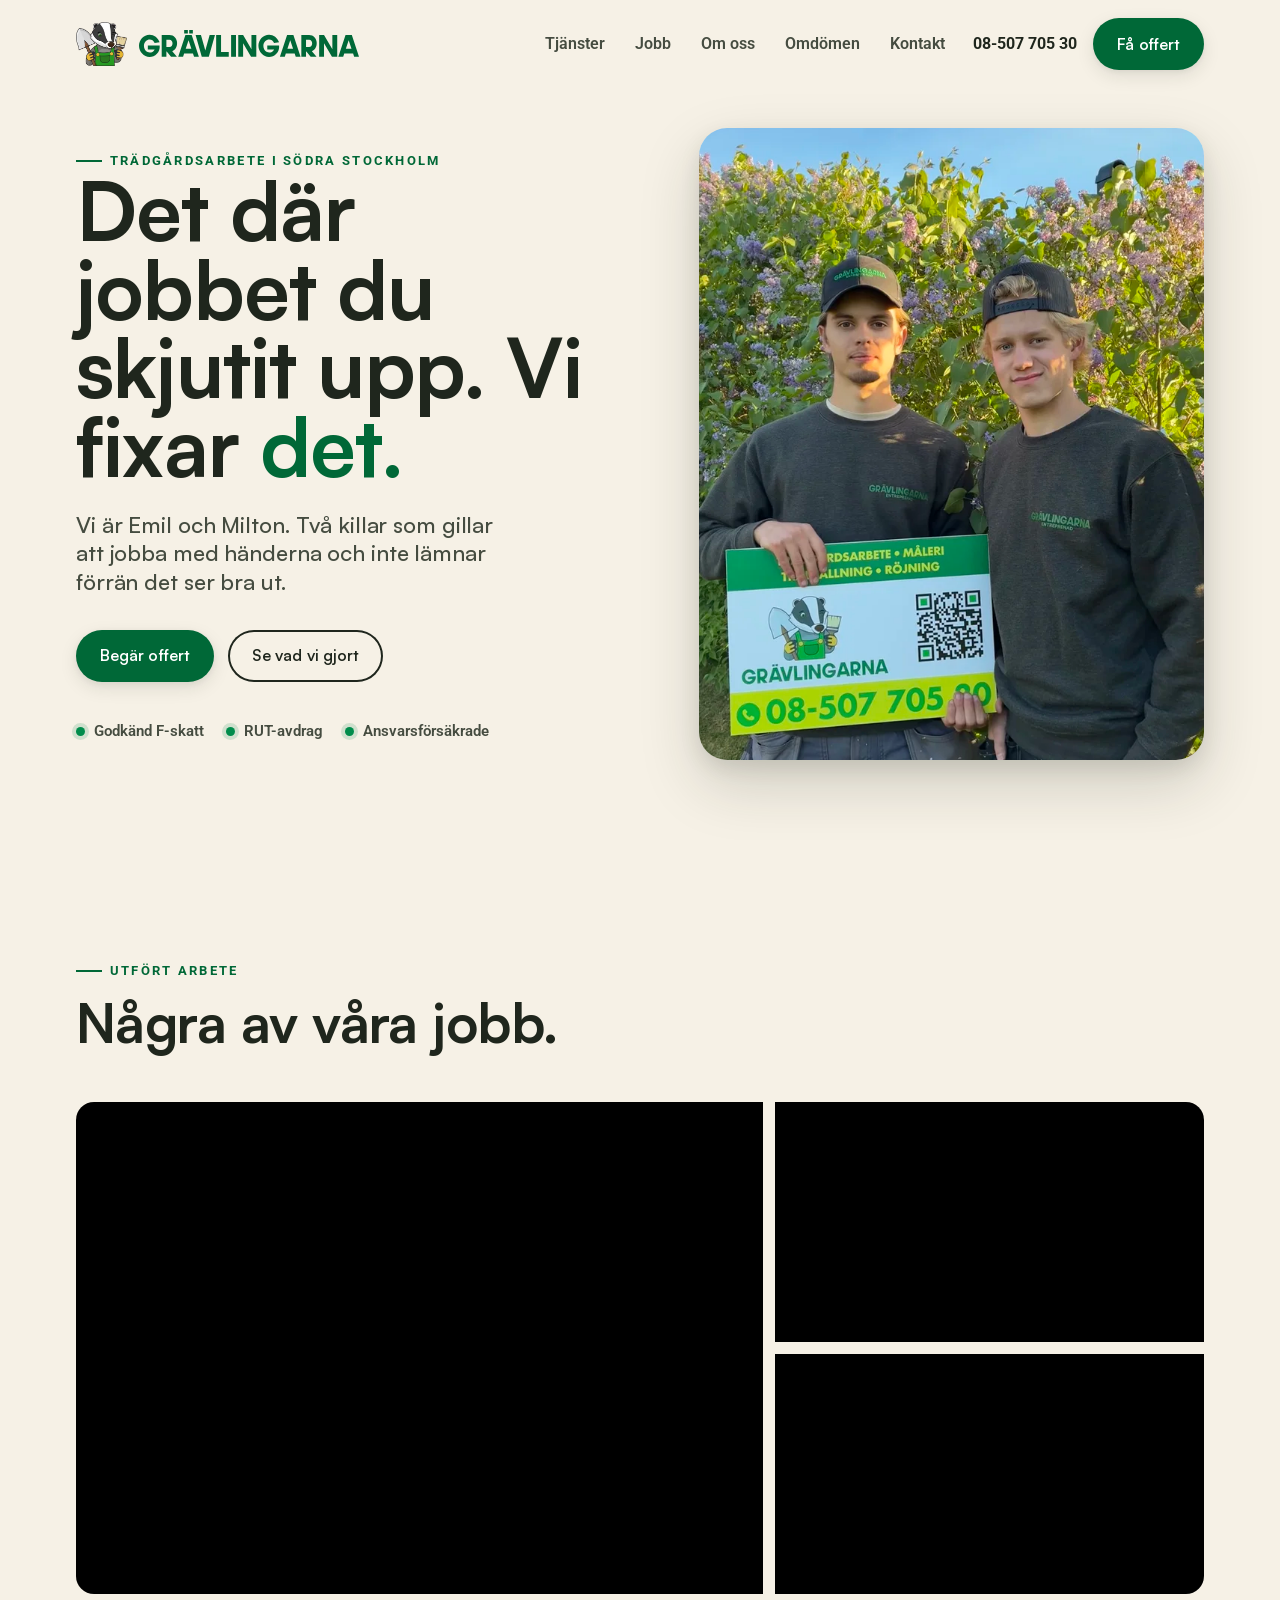
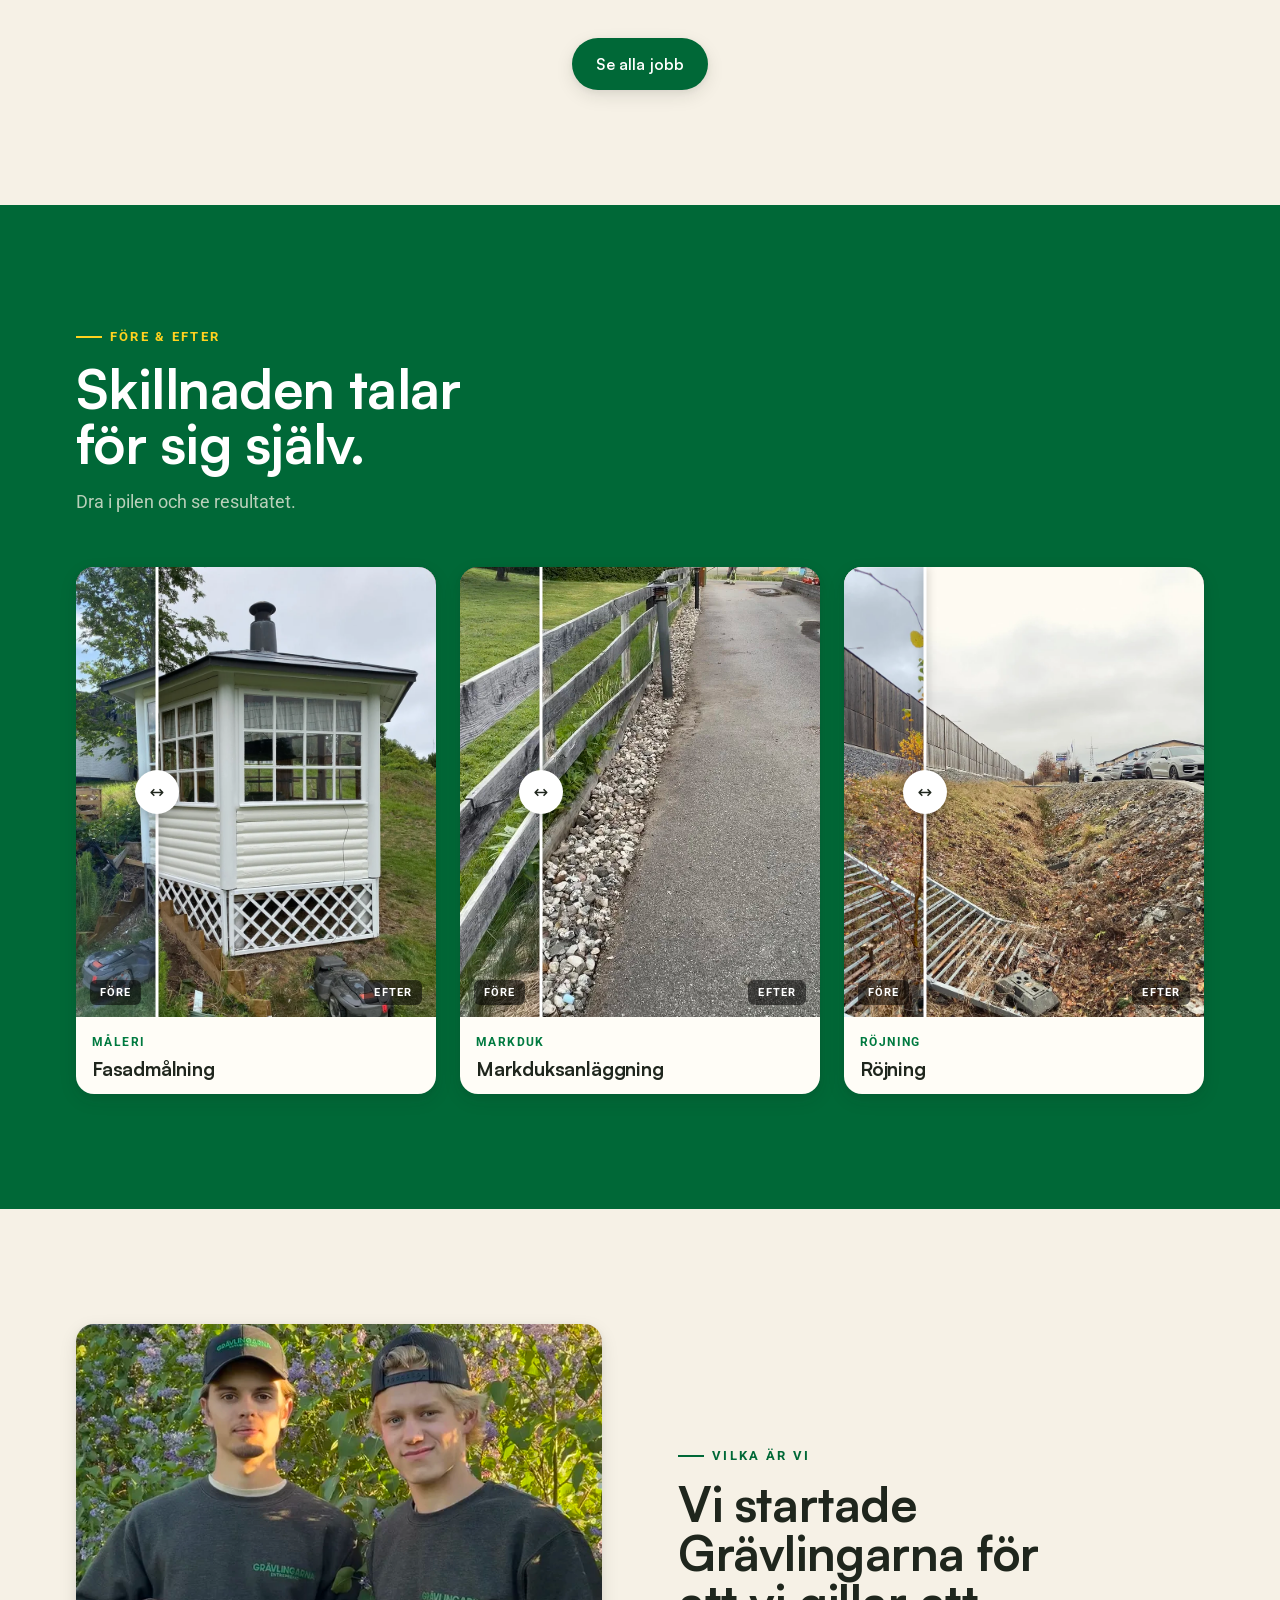
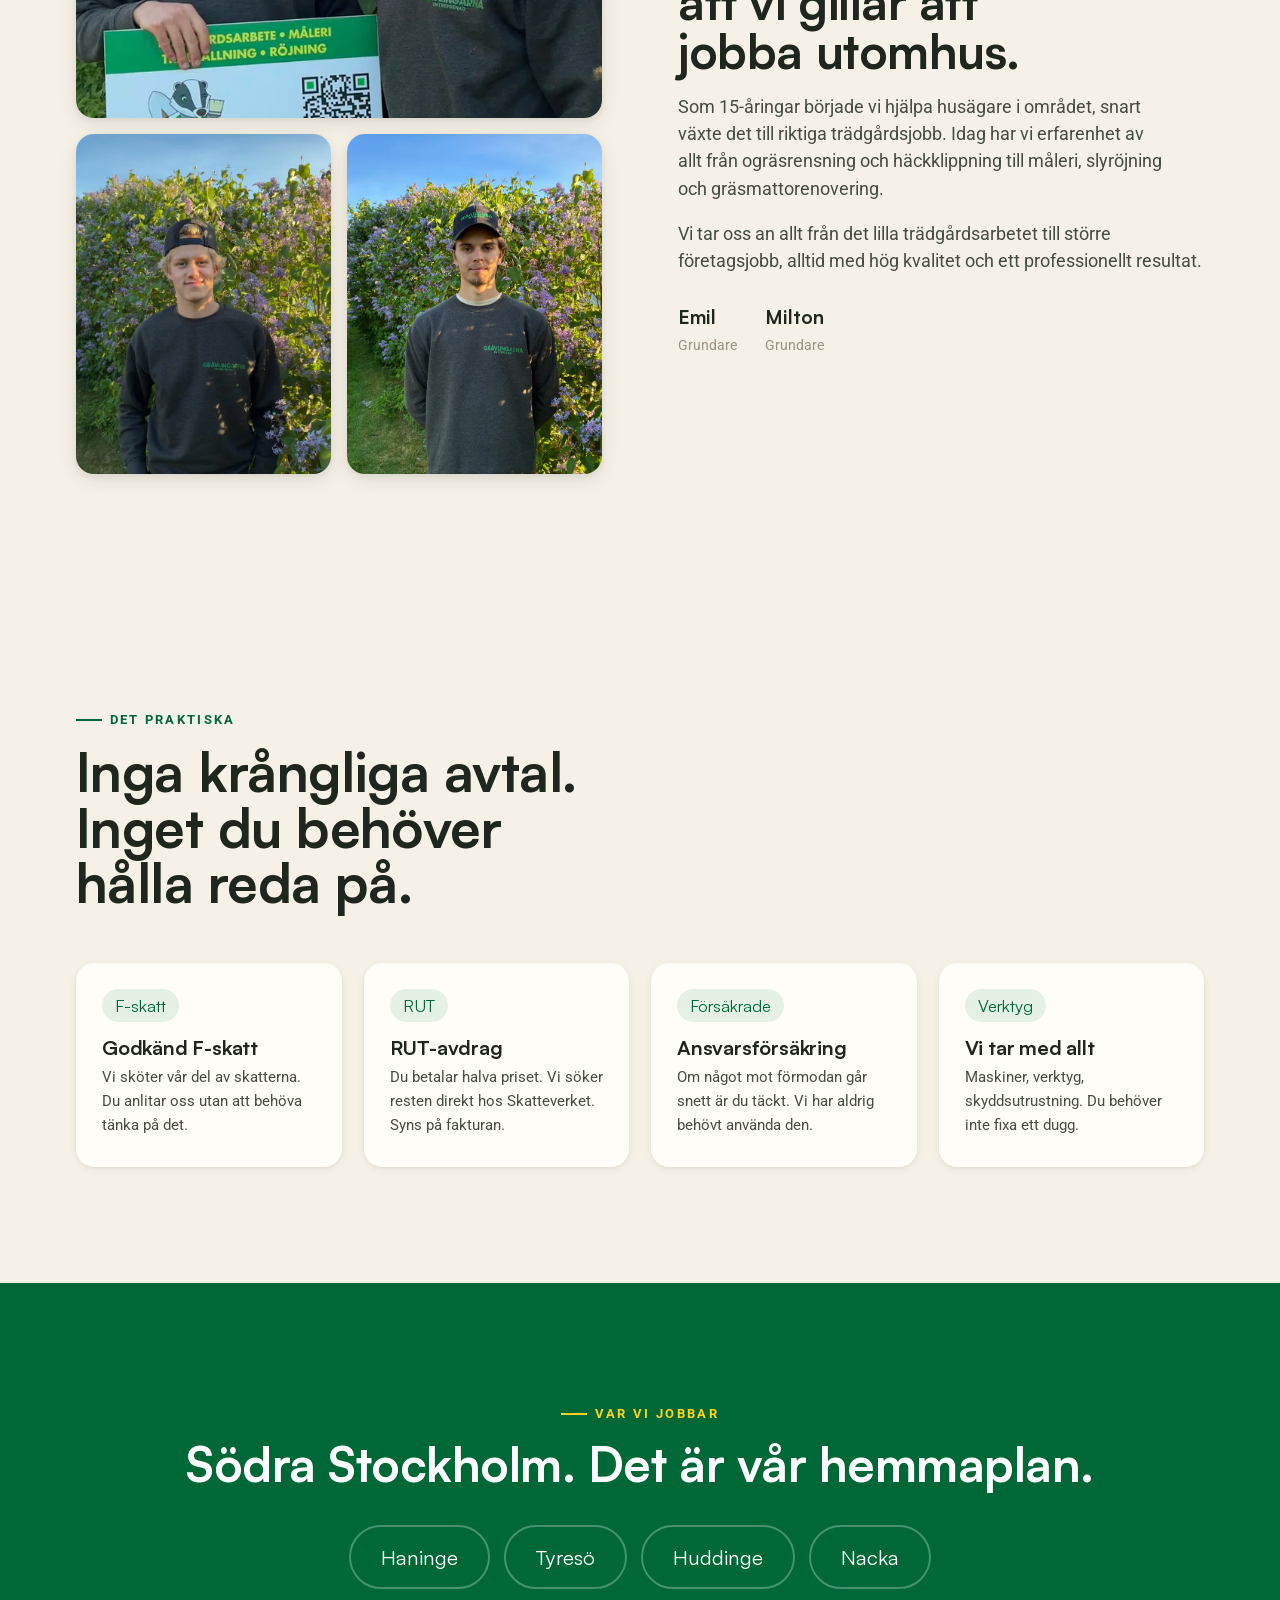
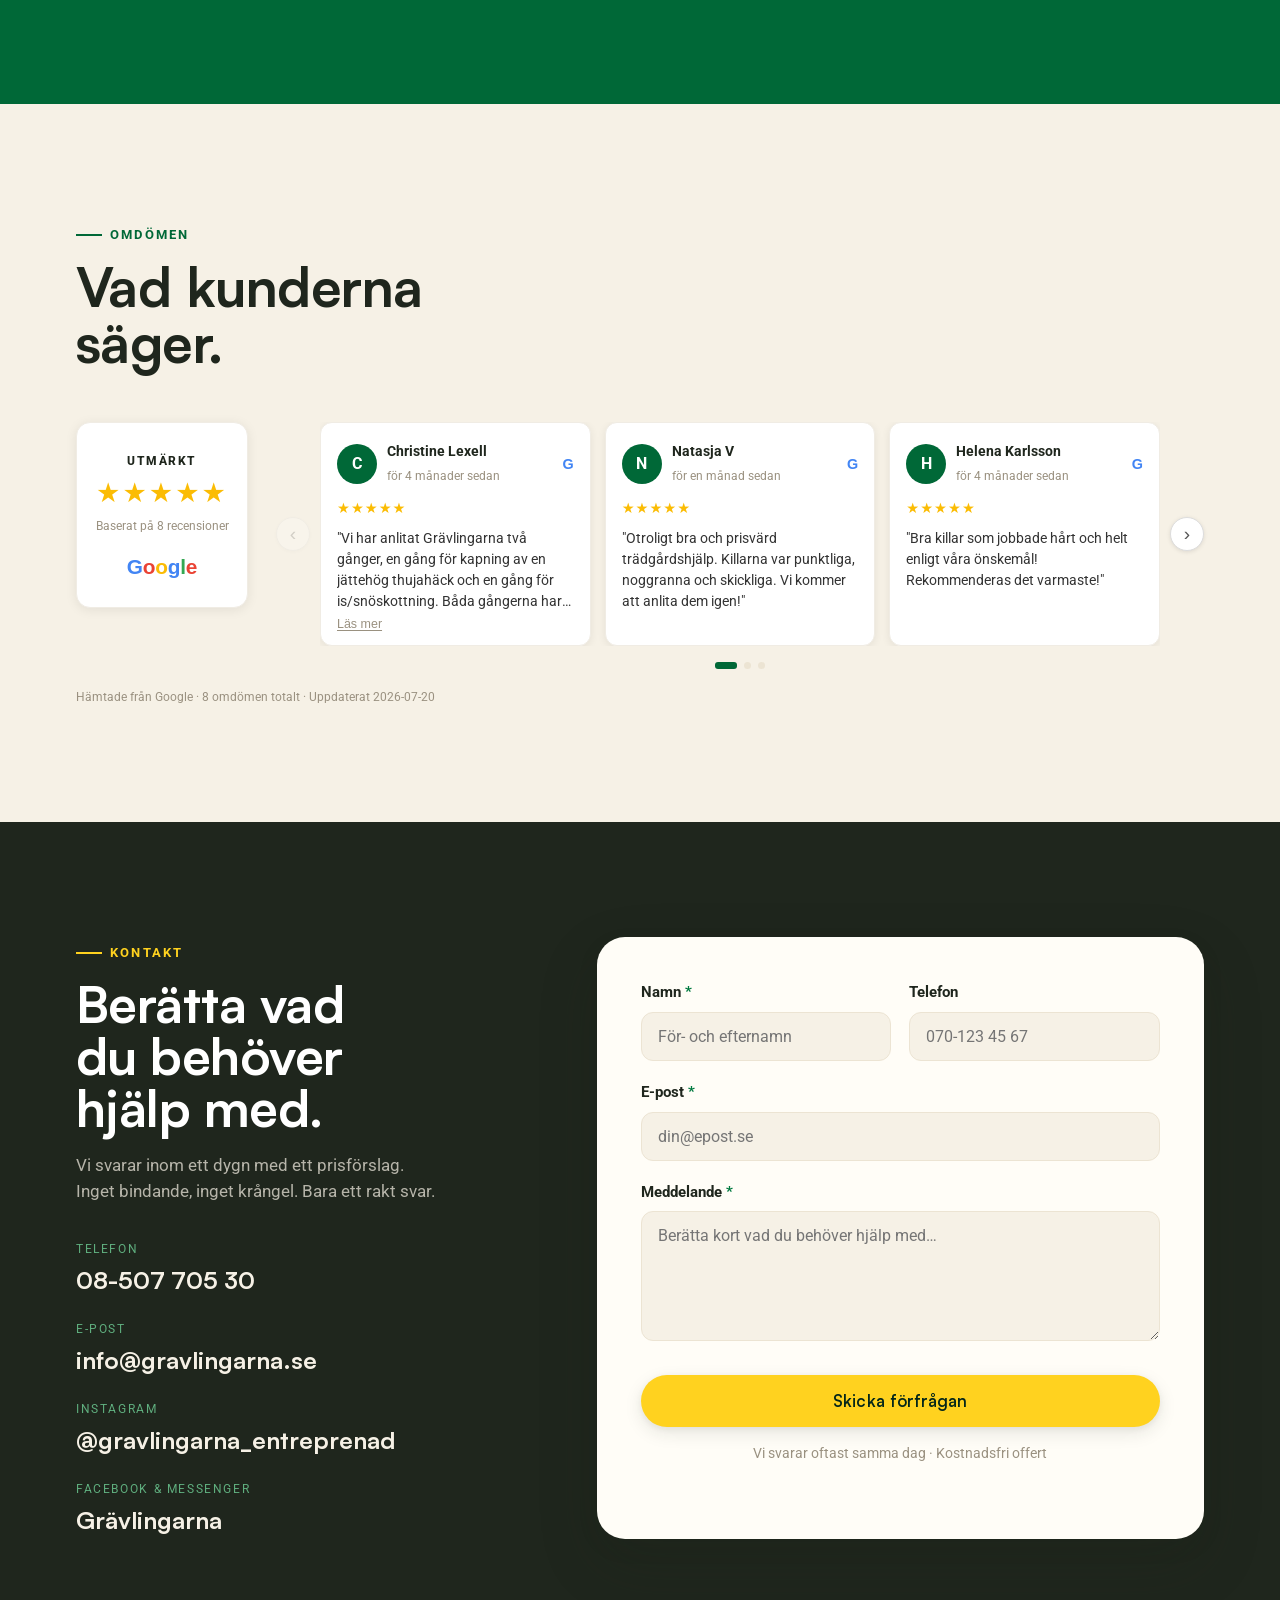
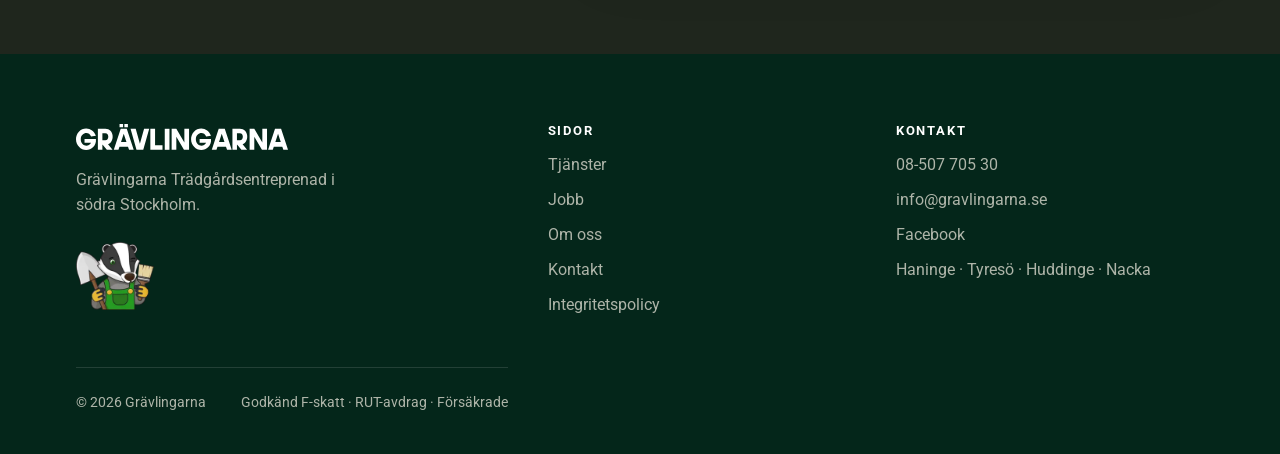
==== commit 919fba6e: "Automatisk uppdatering av Google-omdömen" ====
--- a/index.html
+++ b/index.html
@@ -552,6 +552,18 @@
             </div>
             <div class="review">
               <div class="review-header">
+                <img class="review-avatar" src="https://lh3.googleusercontent.com/a/ACg8ocJAu5tdYNpDd8ItsCeVh2gtvCTCY0YR0YyLtsx0rc_OD11qcJH3=s128-c0x00000000-cc-rp-mo" alt="Natasja V" onerror="this.style.display='none';this.nextElementSibling.style.display='flex'"><div class="review-avatar-fb" style="display:none">N</div>
+                <div class="review-name-wrap">
+                  <span class="review-author">Natasja V</span>
+                  <span class="review-when">för en månad sedan</span>
+                </div>
+                <span class="review-g">G</span>
+              </div>
+              <span class="review-stars">★★★★★</span>
+              <p class="review-body">"Otroligt bra och prisvärd trädgårdshjälp. Killarna var punktliga, noggranna och skickliga. Vi kommer att anlita dem igen!"</p>
+            </div>
+            <div class="review">
+              <div class="review-header">
                 <img class="review-avatar" src="https://lh3.googleusercontent.com/a/ACg8ocJH00zg7ItTFW9O0a7UB9hLjGqkYLwAGVgQH-JnAdjiJExWZQ=s128-c0x00000000-cc-rp-mo" alt="Helena Karlsson" onerror="this.style.display='none';this.nextElementSibling.style.display='flex'"><div class="review-avatar-fb" style="display:none">H</div>
                 <div class="review-name-wrap">
                   <span class="review-author">Helena Karlsson</span>
@@ -567,7 +579,7 @@
                 <img class="review-avatar" src="https://lh3.googleusercontent.com/a-/ALV-UjUvjdlKmr_zpY2f-uWTX3A9CaYh8MX3VJbdxc8TDrfCkV4wHMnxiw=s128-c0x00000000-cc-rp-mo-ba2" alt="Rikard Zelin" onerror="this.style.display='none';this.nextElementSibling.style.display='flex'"><div class="review-avatar-fb" style="display:none">R</div>
                 <div class="review-name-wrap">
                   <span class="review-author">Rikard Zelin</span>
-                  <span class="review-when">för 3 månader sedan</span>
+                  <span class="review-when">för 4 månader sedan</span>
                 </div>
                 <span class="review-g">G</span>
               </div>
@@ -587,18 +599,6 @@
               <span class="review-stars">★★★★★</span>
               <p class="review-body">"Supertrevliga grabbar, effektivt trädgårdsarbete. Mycket nöjda!"</p>
             </div>
-            <div class="review">
-              <div class="review-header">
-                <img class="review-avatar" src="https://lh3.googleusercontent.com/a-/ALV-UjWH0OzEDGSG0fYtsAjLOG0ATWYTzyu4N1iHRC2pFErD5WRcYOQ=s128-c0x00000000-cc-rp-mo" alt="Adrian Nieves" onerror="this.style.display='none';this.nextElementSibling.style.display='flex'"><div class="review-avatar-fb" style="display:none">A</div>
-                <div class="review-name-wrap">
-                  <span class="review-author">Adrian Nieves</span>
-                  <span class="review-when">för 4 månader sedan</span>
-                </div>
-                <span class="review-g">G</span>
-              </div>
-              <span class="review-stars">★★★★★</span>
-              <p class="review-body">"Väldigt professionellt utfört arbete. Kommer att anlita igen"</p>
-            </div>
               </div>
             </div>
             <button class="cr-btn cr-next" aria-label="Nästa" onclick="reviewsNav(1)">&#8250;</button>
@@ -606,7 +606,7 @@
           <div class="cr-dots" id="reviewsDots"></div>
         </div>
       </div>
-      <p class="placeholder-note reveal">Hämtade från Google · 8 omdömen totalt · Uppdaterat 2026-07-13</p>
+      <p class="placeholder-note reveal">Hämtade från Google · 8 omdömen totalt · Uppdaterat 2026-07-20</p>
       <!-- REVIEWS-END -->
     </div>
   </section>
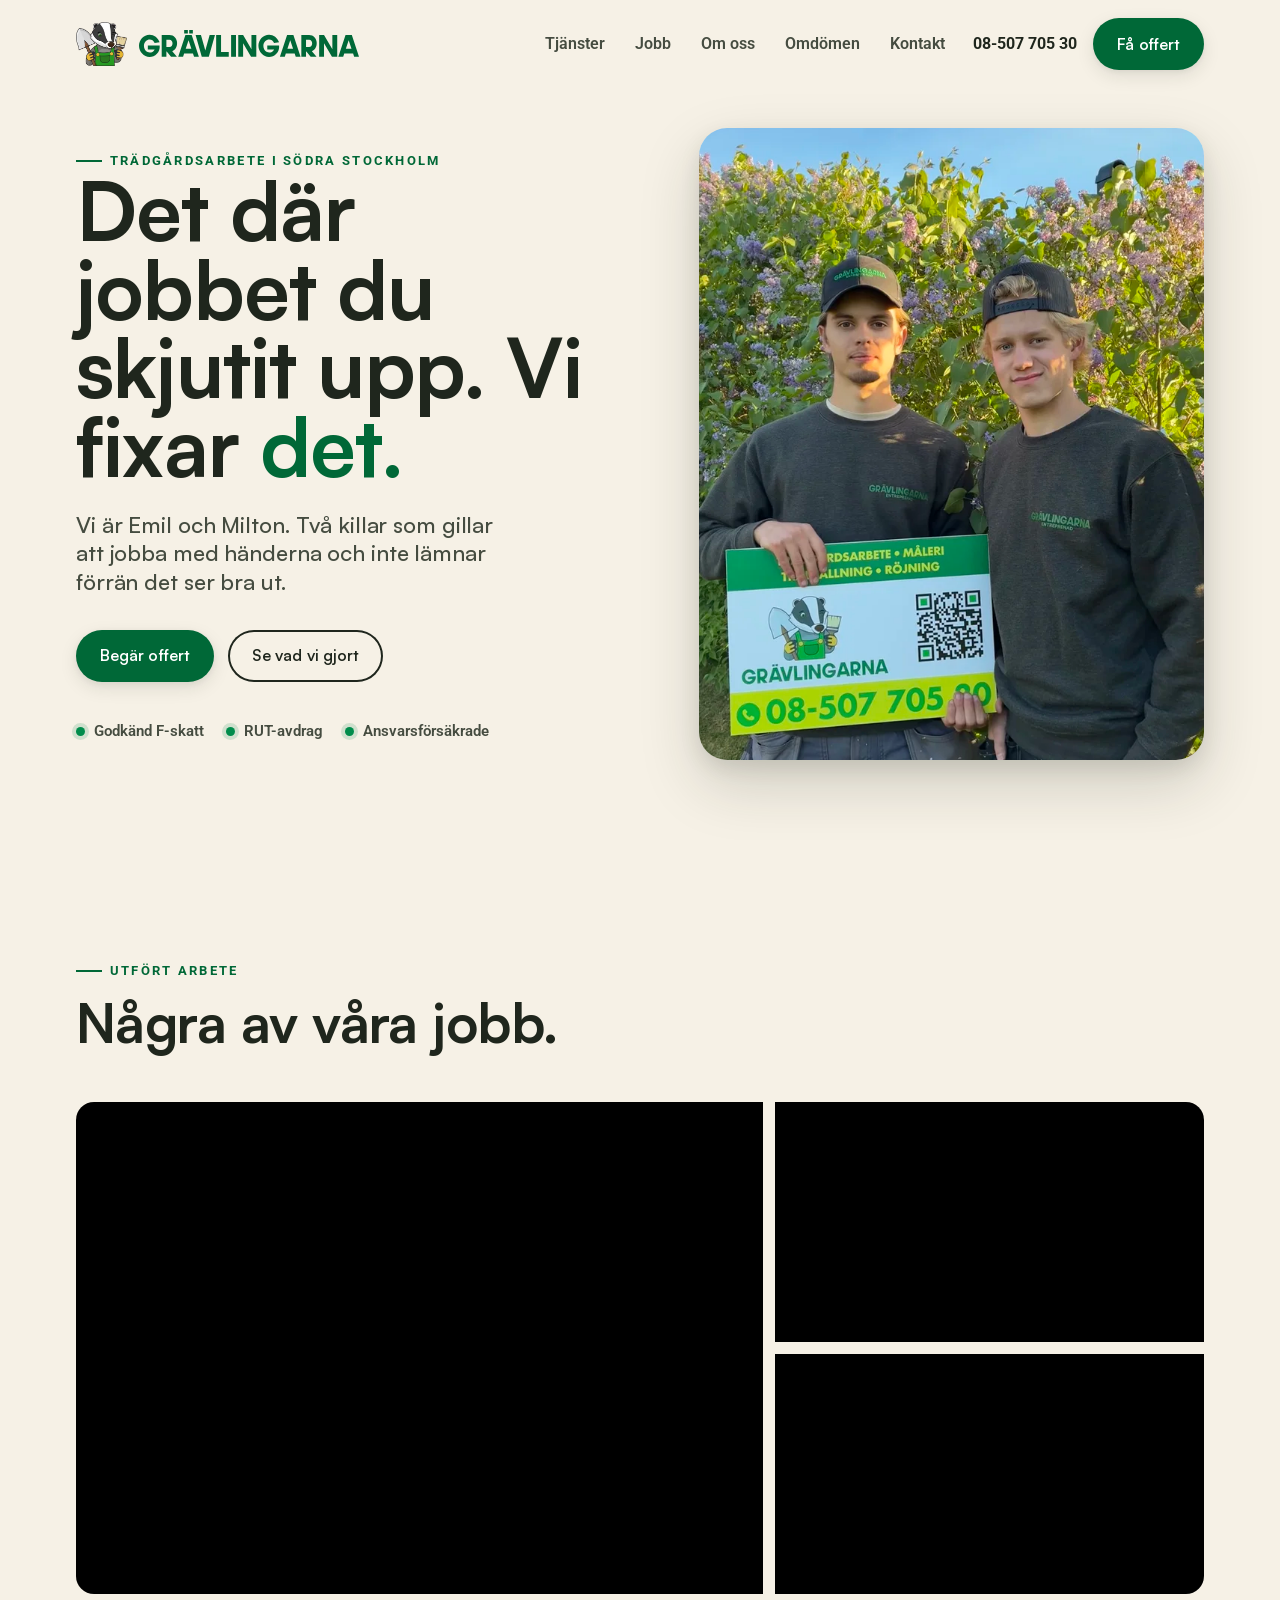
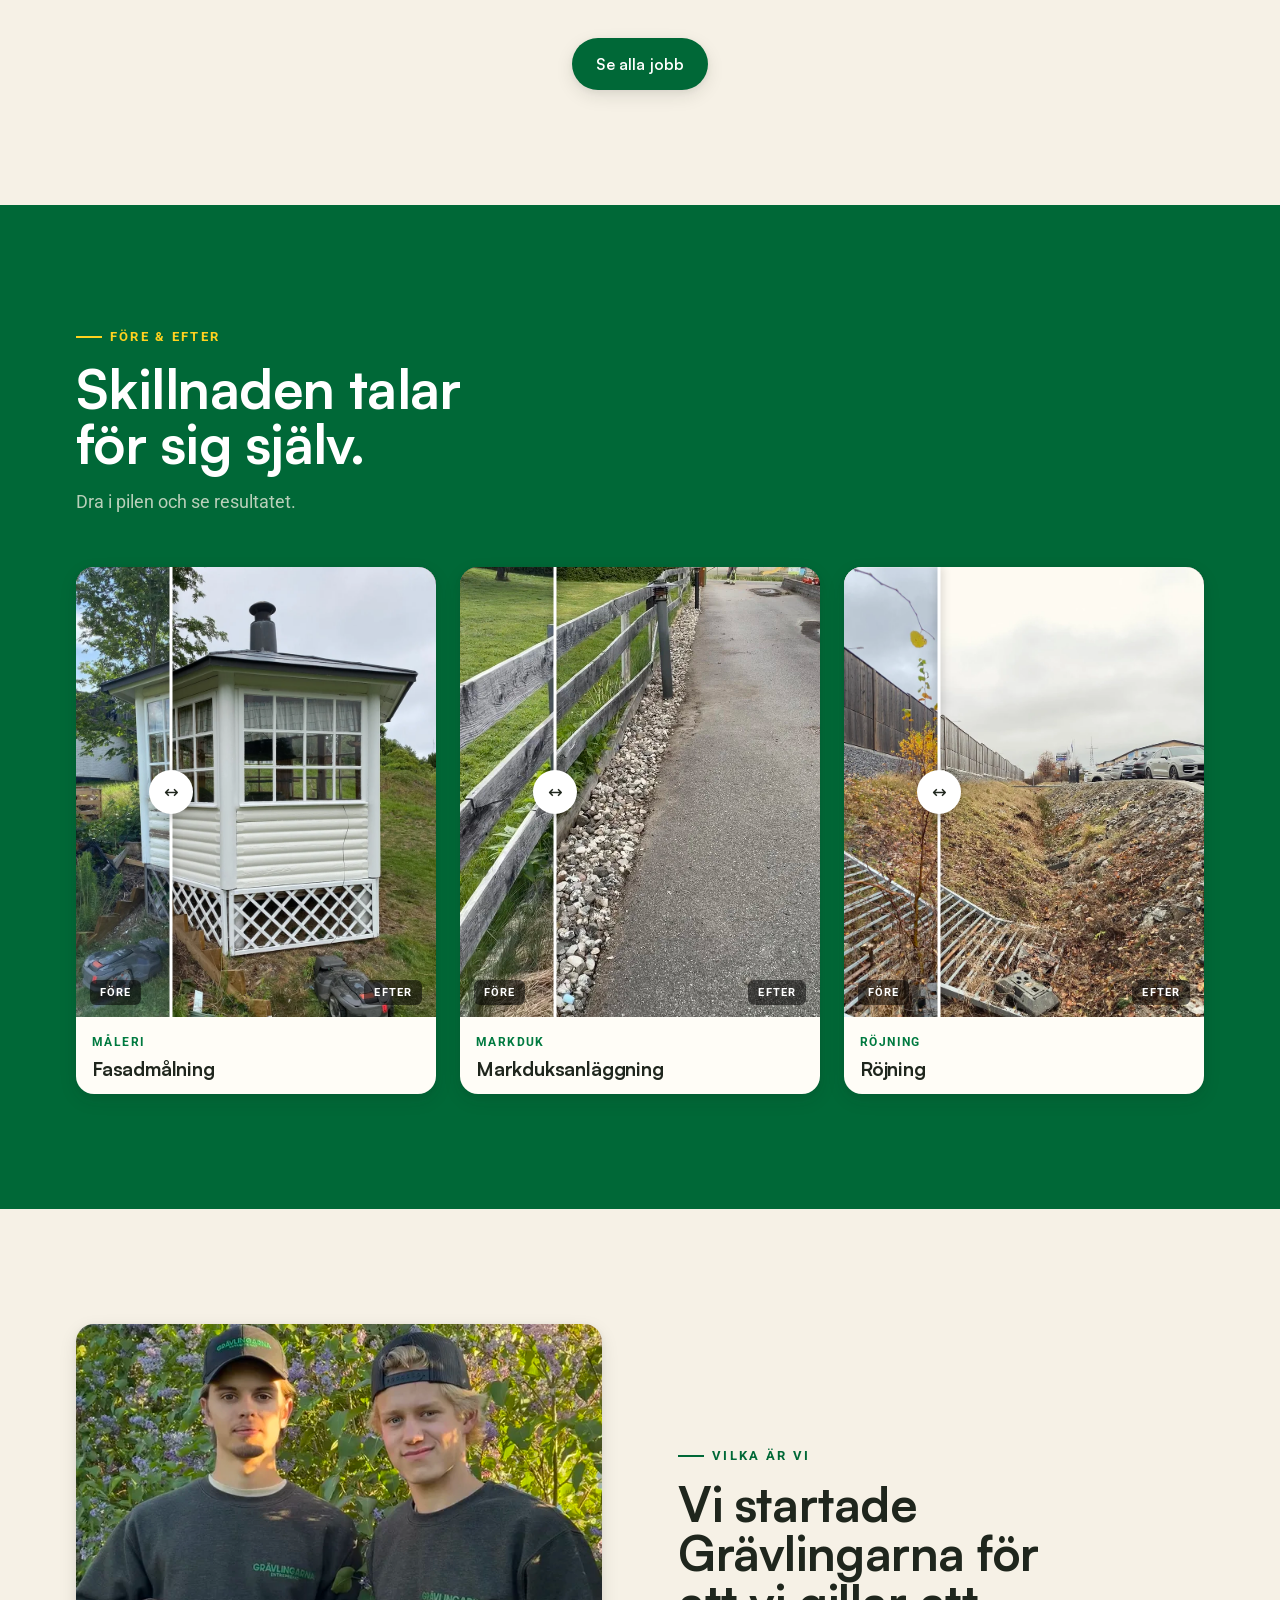
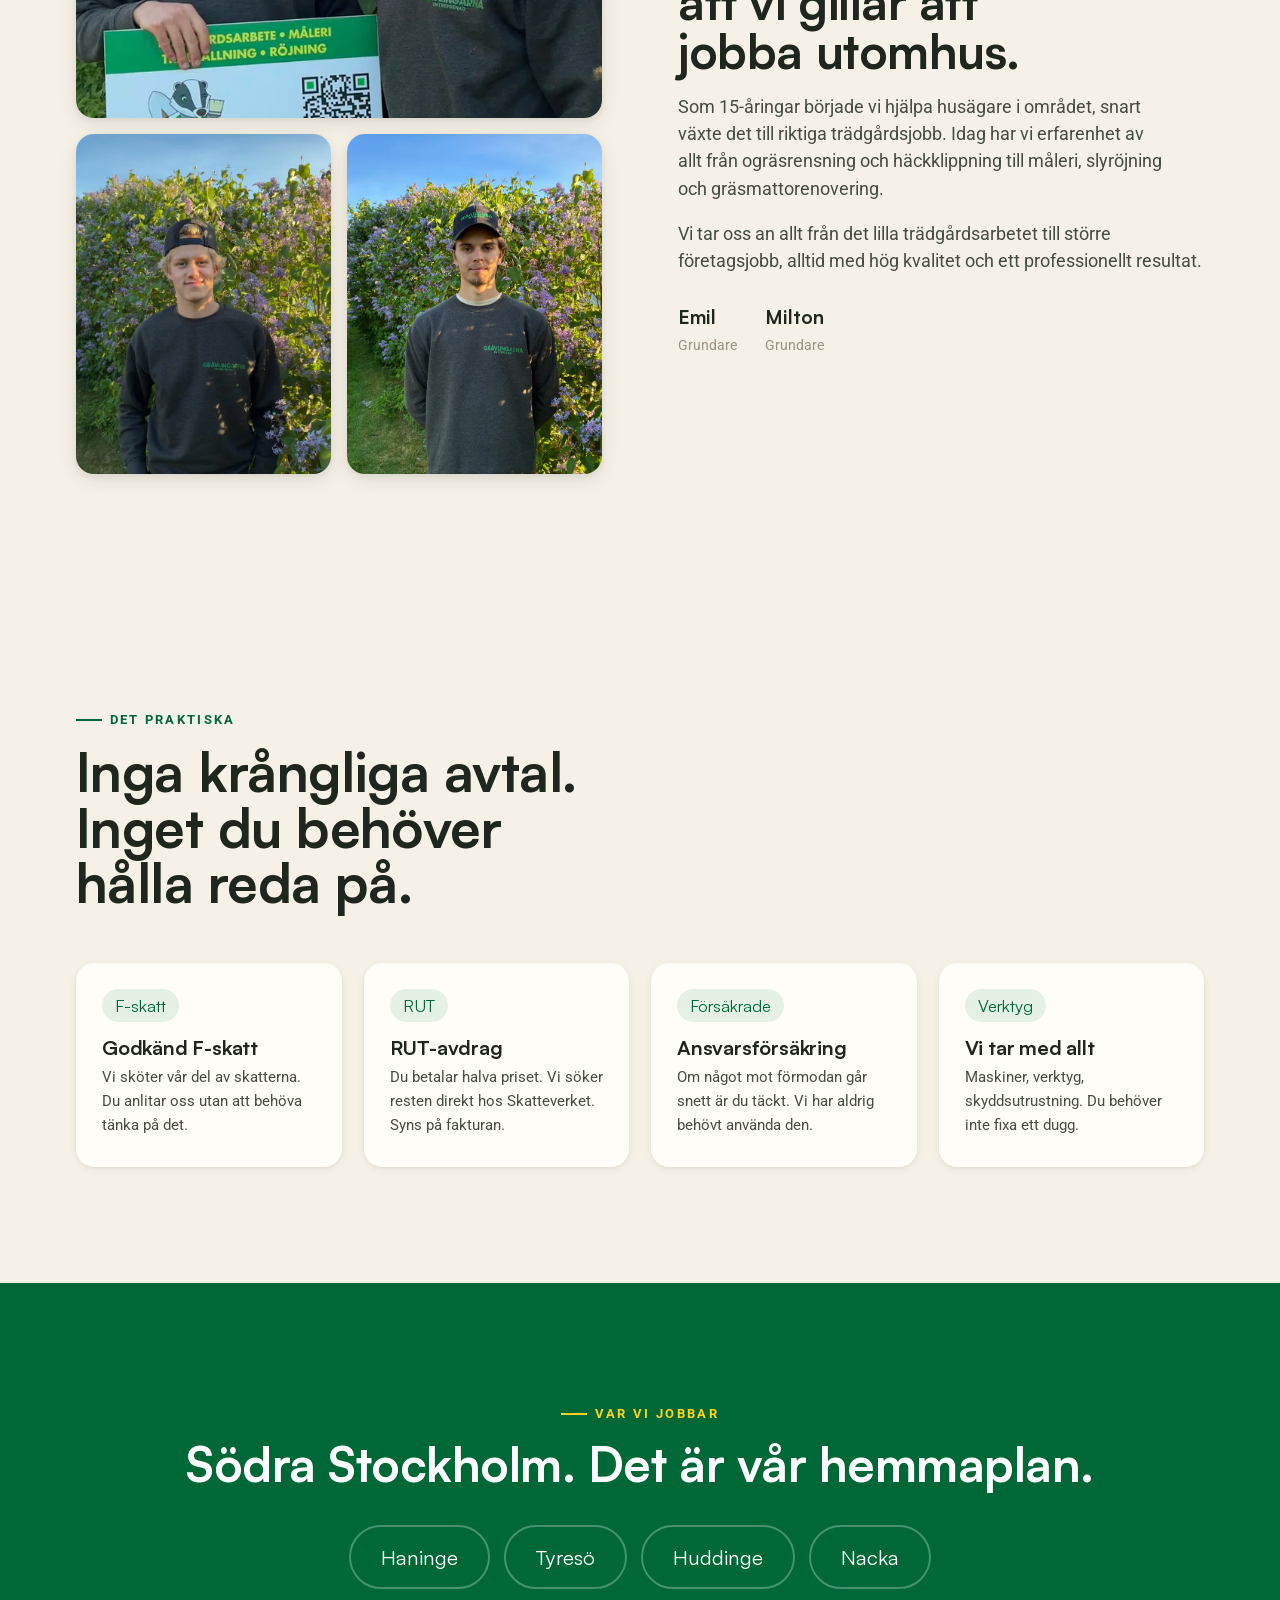
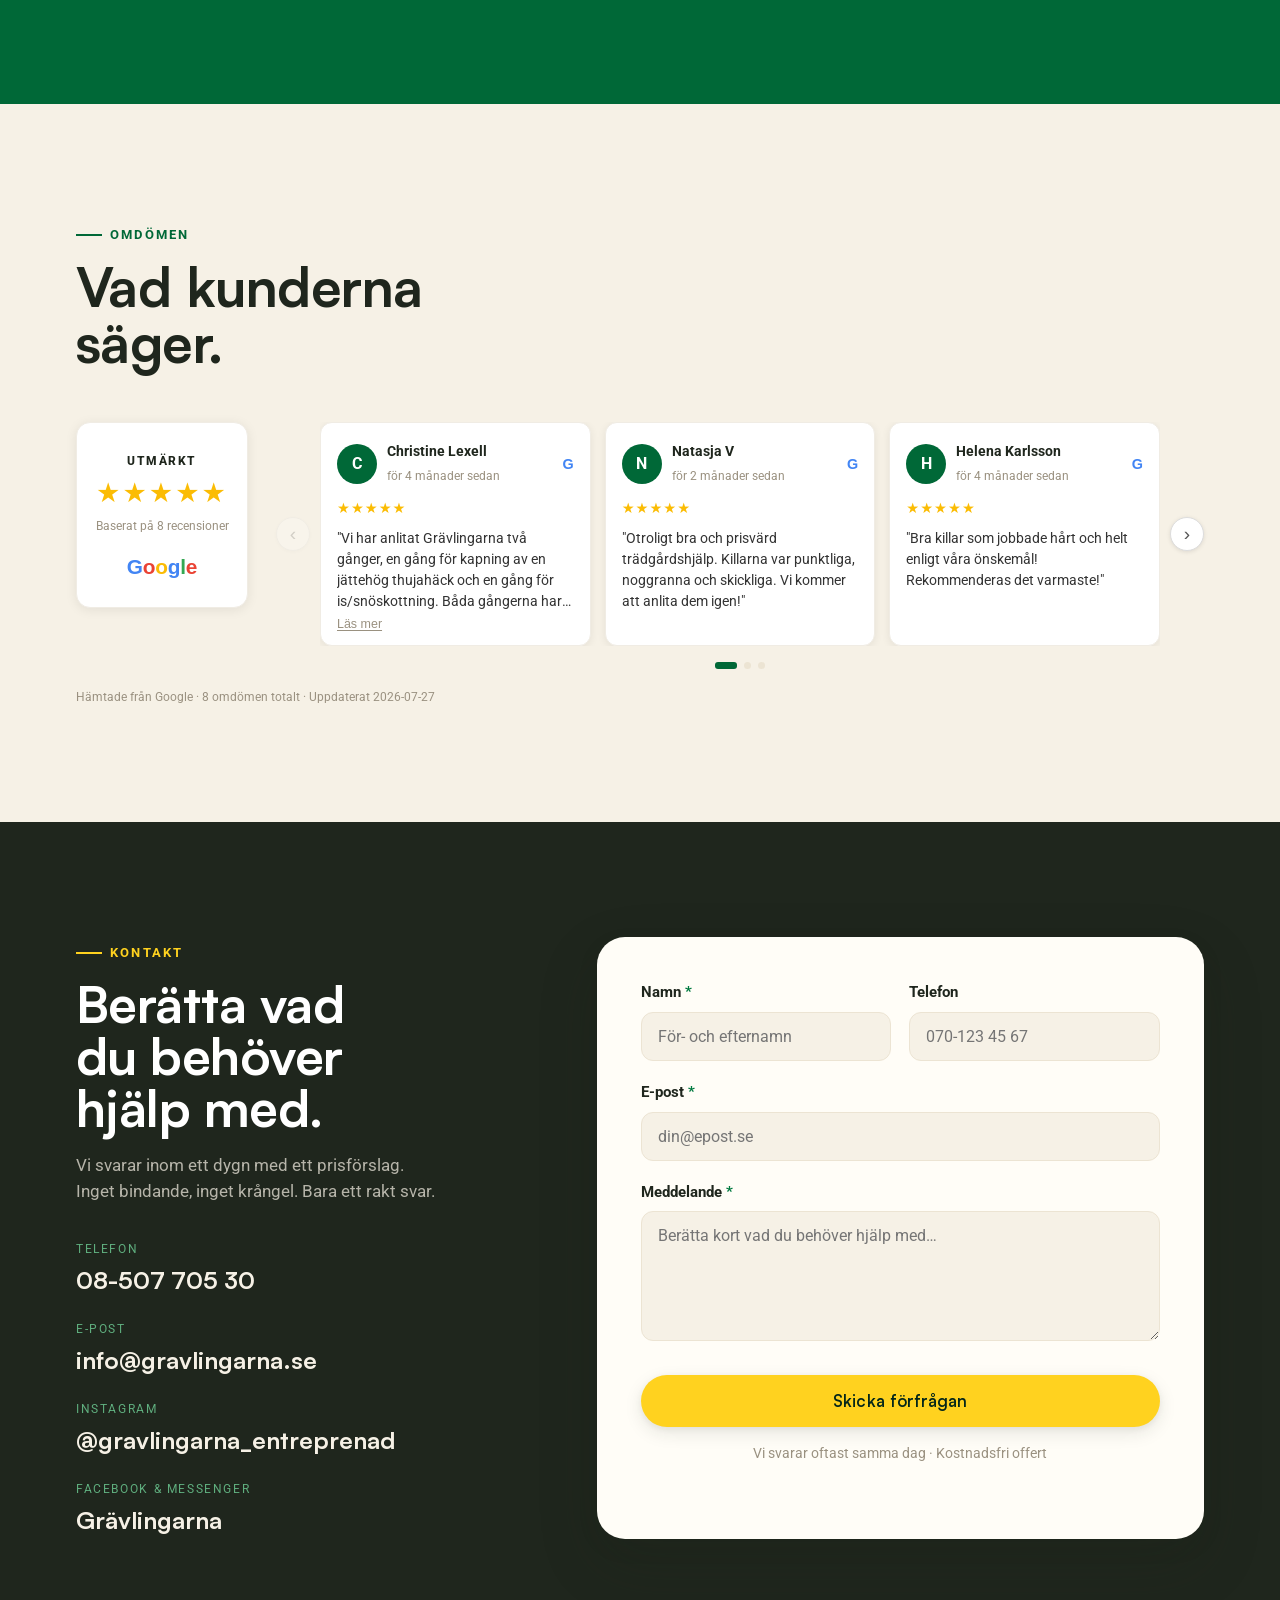
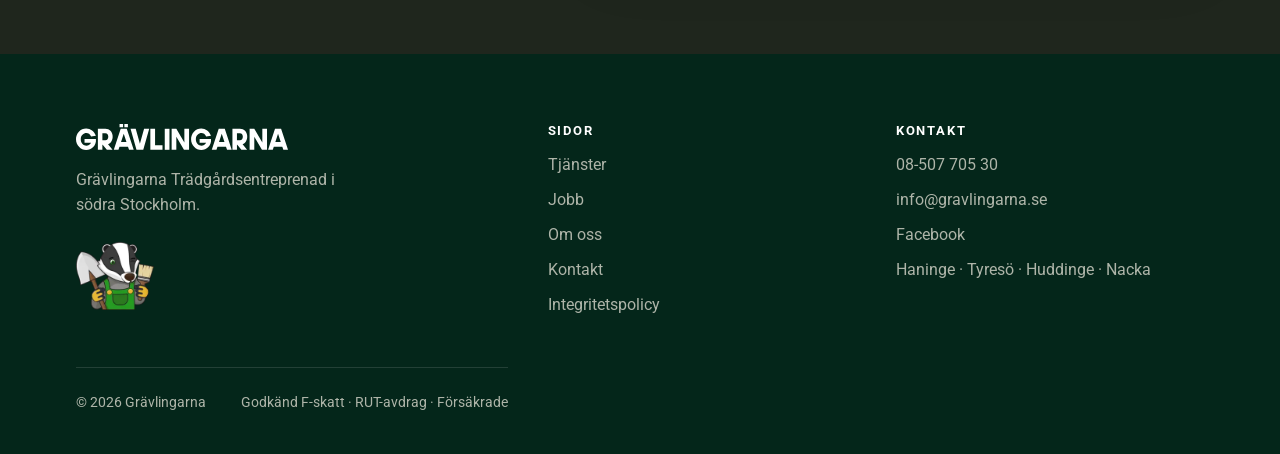
==== commit 5305454c: "Automatisk uppdatering av Google-omdömen" ====
--- a/index.html
+++ b/index.html
@@ -555,7 +555,7 @@
                 <img class="review-avatar" src="https://lh3.googleusercontent.com/a/ACg8ocJAu5tdYNpDd8ItsCeVh2gtvCTCY0YR0YyLtsx0rc_OD11qcJH3=s128-c0x00000000-cc-rp-mo" alt="Natasja V" onerror="this.style.display='none';this.nextElementSibling.style.display='flex'"><div class="review-avatar-fb" style="display:none">N</div>
                 <div class="review-name-wrap">
                   <span class="review-author">Natasja V</span>
-                  <span class="review-when">för en månad sedan</span>
+                  <span class="review-when">för 2 månader sedan</span>
                 </div>
                 <span class="review-g">G</span>
               </div>
@@ -606,7 +606,7 @@
           <div class="cr-dots" id="reviewsDots"></div>
         </div>
       </div>
-      <p class="placeholder-note reveal">Hämtade från Google · 8 omdömen totalt · Uppdaterat 2026-07-20</p>
+      <p class="placeholder-note reveal">Hämtade från Google · 8 omdömen totalt · Uppdaterat 2026-07-27</p>
       <!-- REVIEWS-END -->
     </div>
   </section>
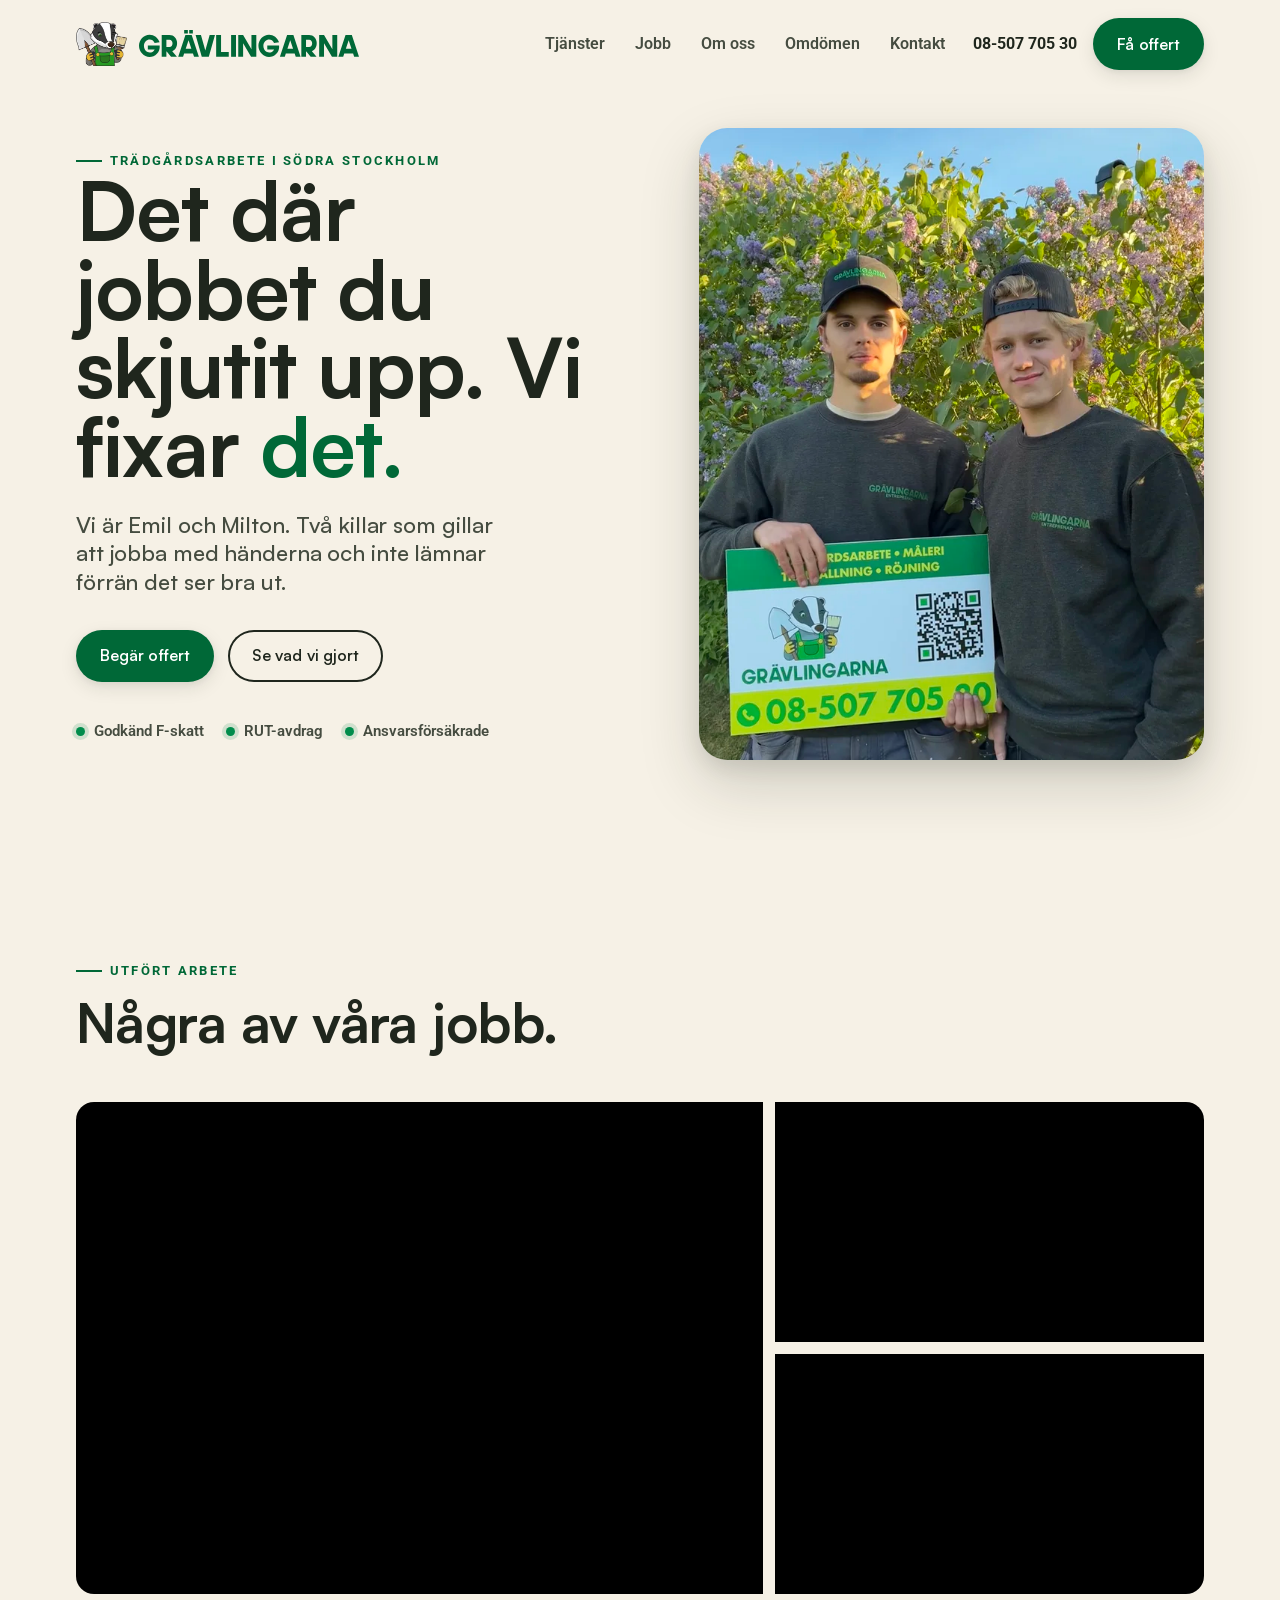
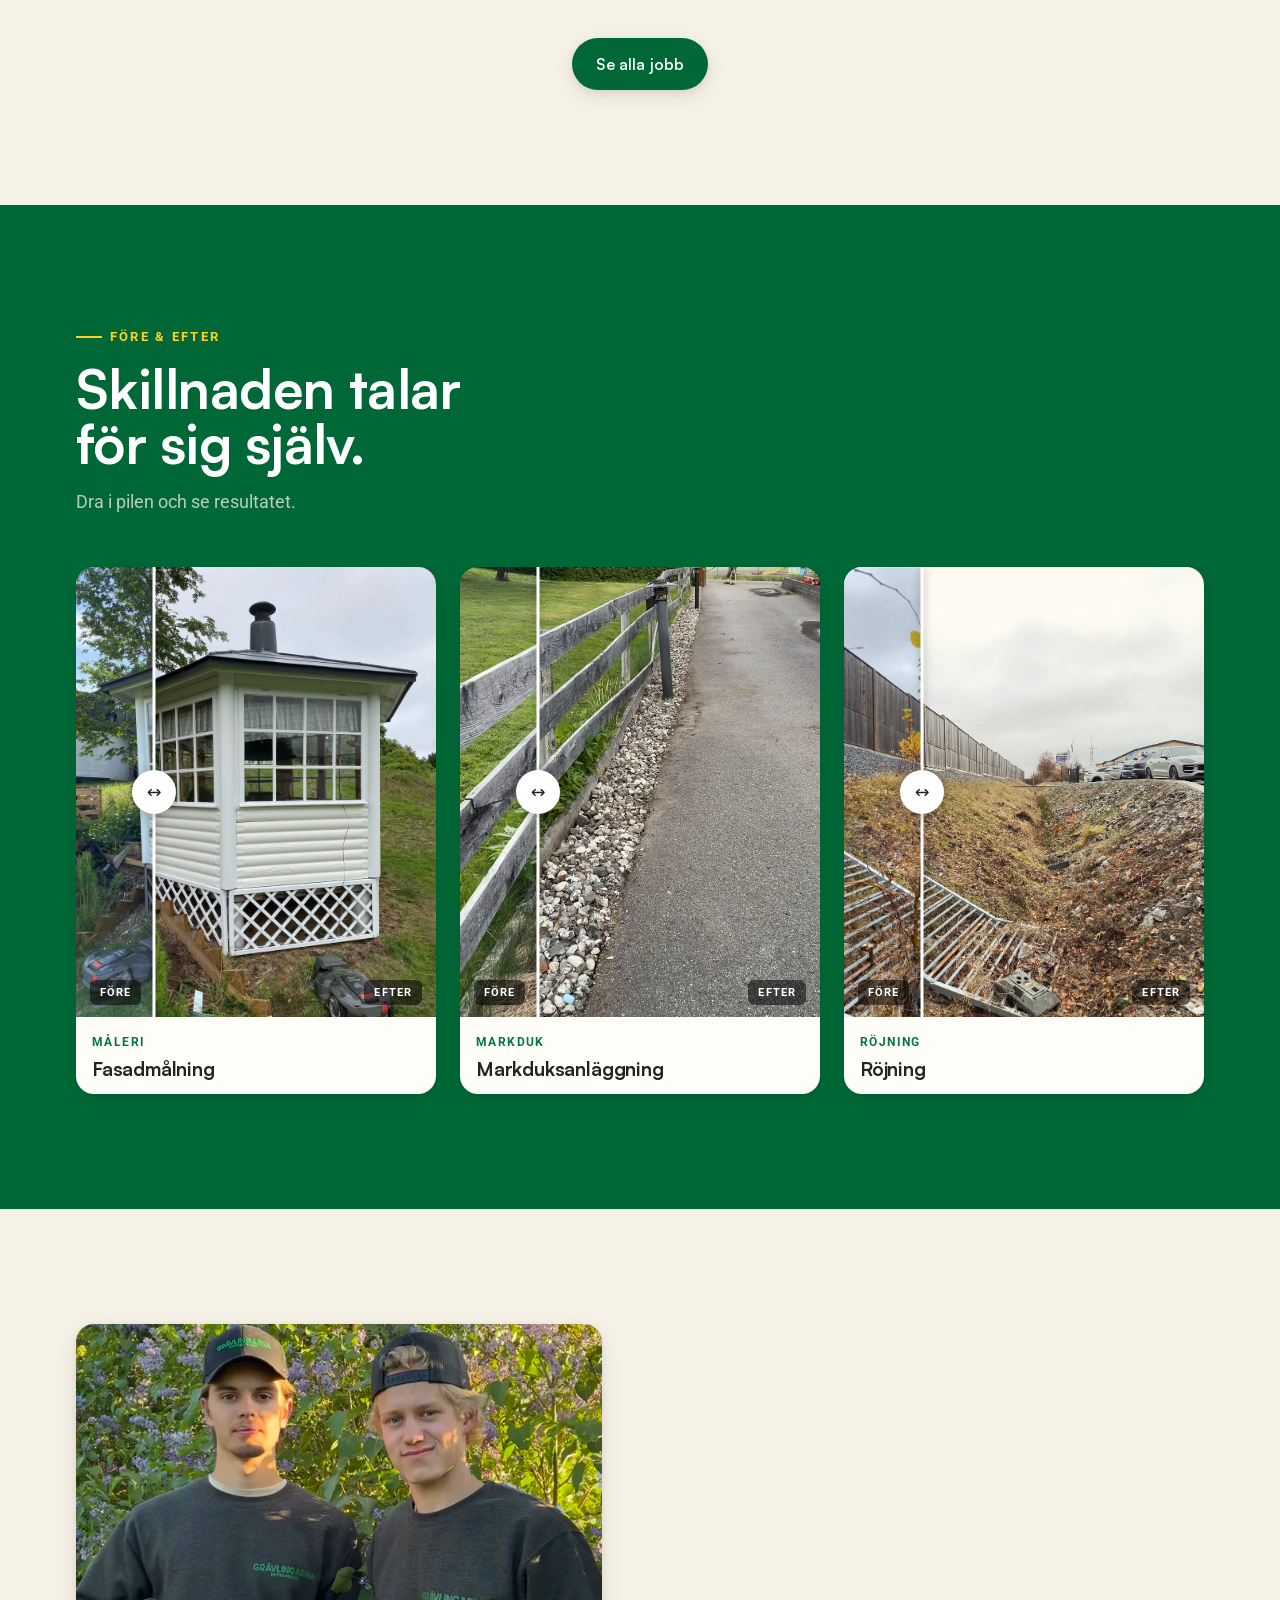
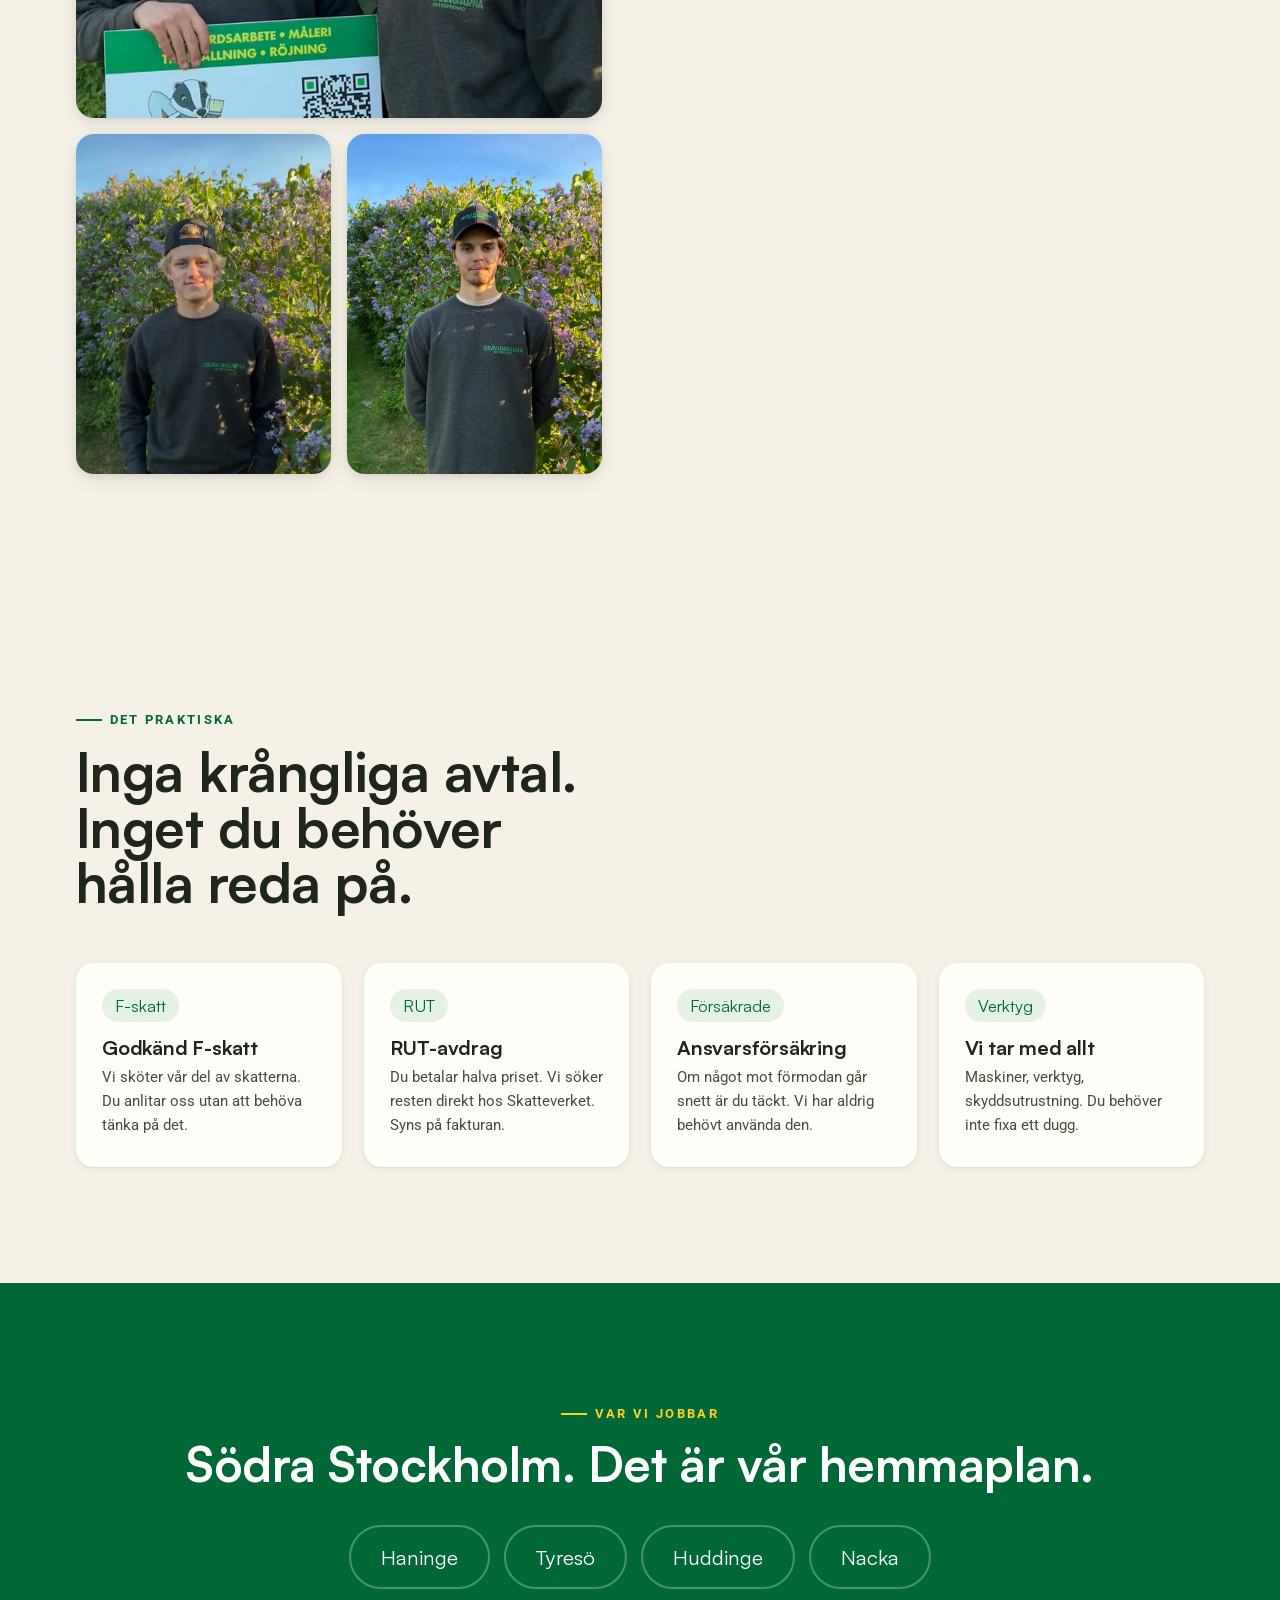
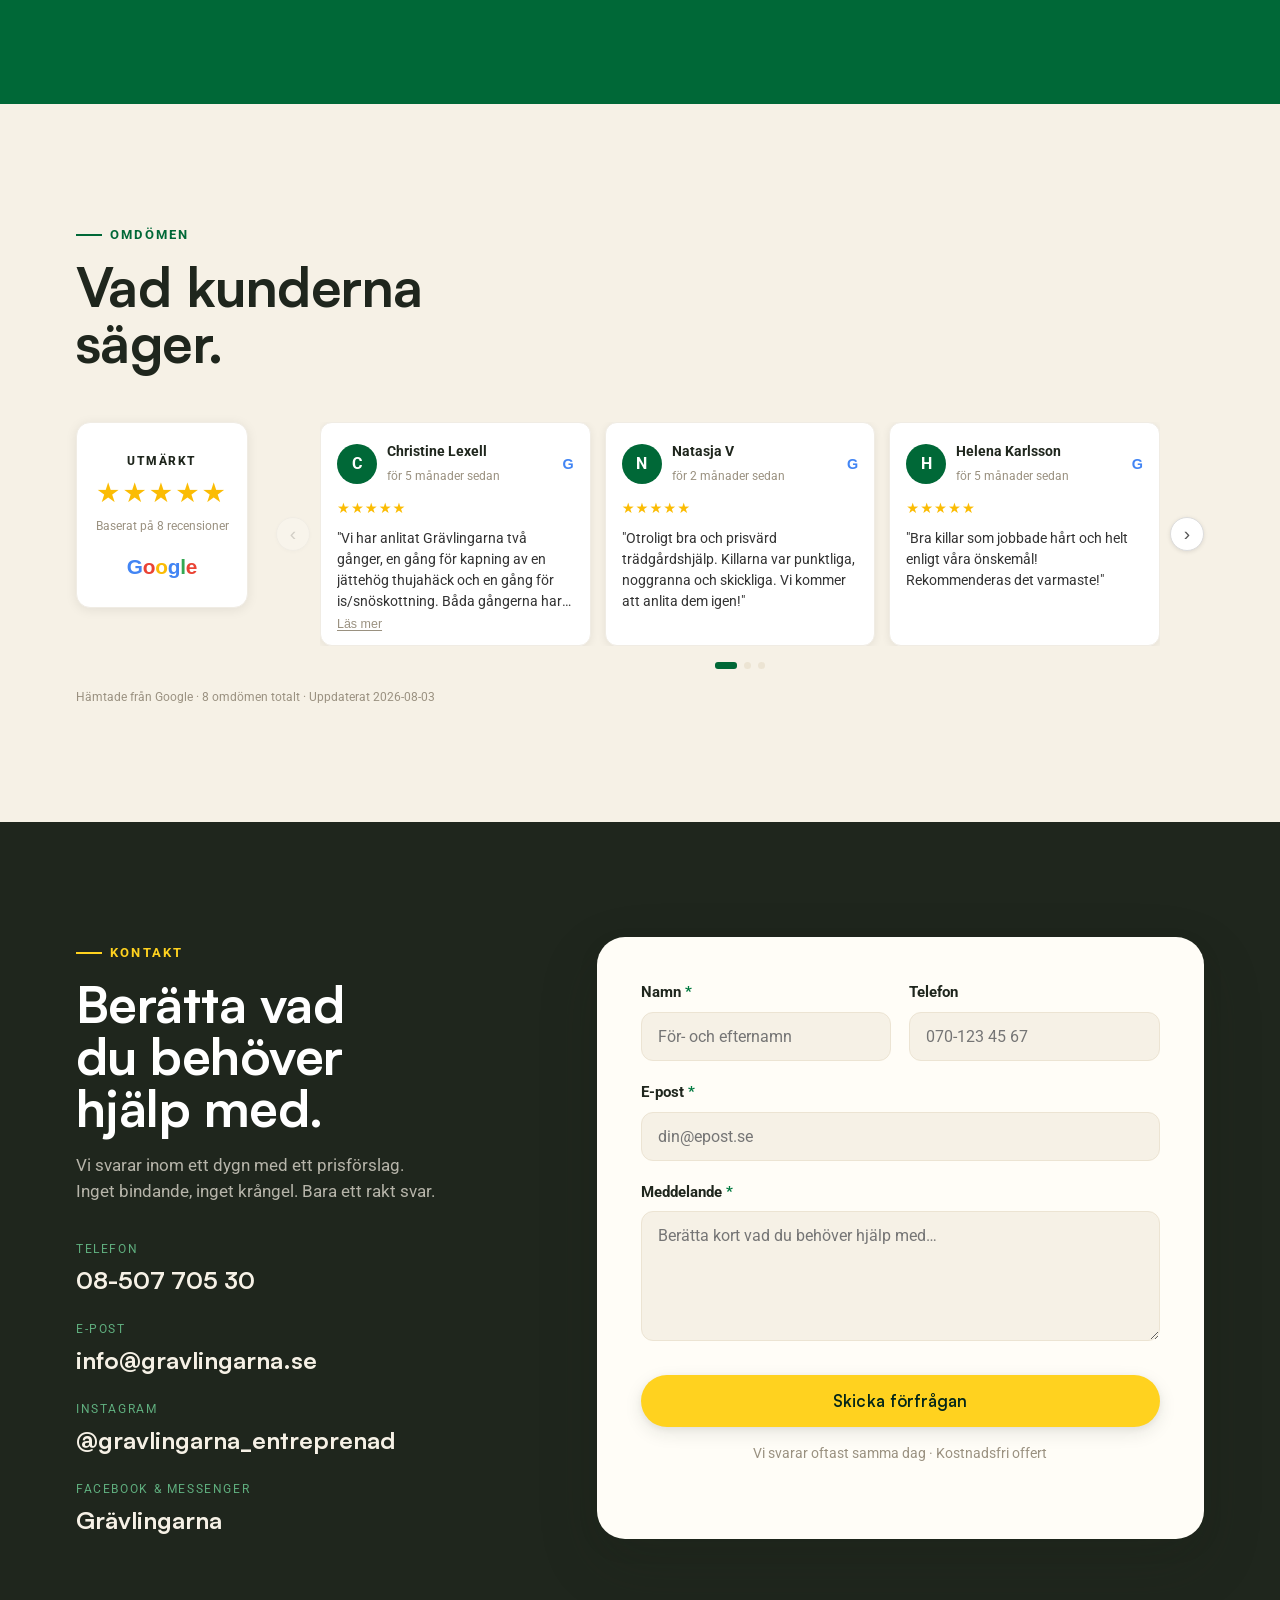
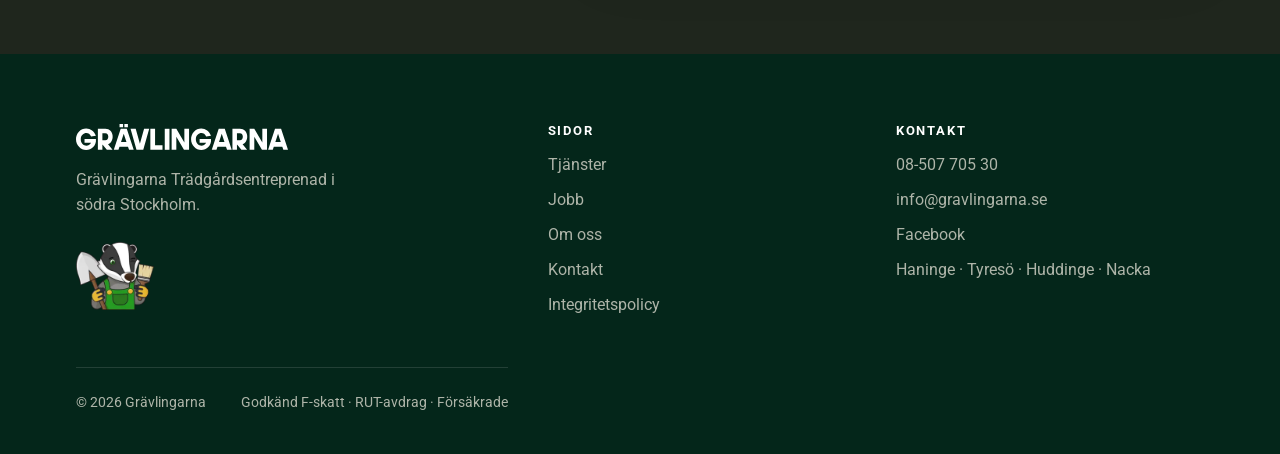
==== commit 845b33aa: "Automatisk uppdatering av Google-omdömen" ====
--- a/index.html
+++ b/index.html
@@ -542,7 +542,7 @@
                 <img class="review-avatar" src="https://lh3.googleusercontent.com/a/ACg8ocL86j_r9z1yOKIuhUySOHelD-ug44McyDMm7QZUCnqUefmo5eU=s128-c0x00000000-cc-rp-mo" alt="Christine Lexell" onerror="this.style.display='none';this.nextElementSibling.style.display='flex'"><div class="review-avatar-fb" style="display:none">C</div>
                 <div class="review-name-wrap">
                   <span class="review-author">Christine Lexell</span>
-                  <span class="review-when">för 4 månader sedan</span>
+                  <span class="review-when">för 5 månader sedan</span>
                 </div>
                 <span class="review-g">G</span>
               </div>
@@ -567,7 +567,7 @@
                 <img class="review-avatar" src="https://lh3.googleusercontent.com/a/ACg8ocJH00zg7ItTFW9O0a7UB9hLjGqkYLwAGVgQH-JnAdjiJExWZQ=s128-c0x00000000-cc-rp-mo" alt="Helena Karlsson" onerror="this.style.display='none';this.nextElementSibling.style.display='flex'"><div class="review-avatar-fb" style="display:none">H</div>
                 <div class="review-name-wrap">
                   <span class="review-author">Helena Karlsson</span>
-                  <span class="review-when">för 4 månader sedan</span>
+                  <span class="review-when">för 5 månader sedan</span>
                 </div>
                 <span class="review-g">G</span>
               </div>
@@ -606,7 +606,7 @@
           <div class="cr-dots" id="reviewsDots"></div>
         </div>
       </div>
-      <p class="placeholder-note reveal">Hämtade från Google · 8 omdömen totalt · Uppdaterat 2026-07-27</p>
+      <p class="placeholder-note reveal">Hämtade från Google · 8 omdömen totalt · Uppdaterat 2026-08-03</p>
       <!-- REVIEWS-END -->
     </div>
   </section>
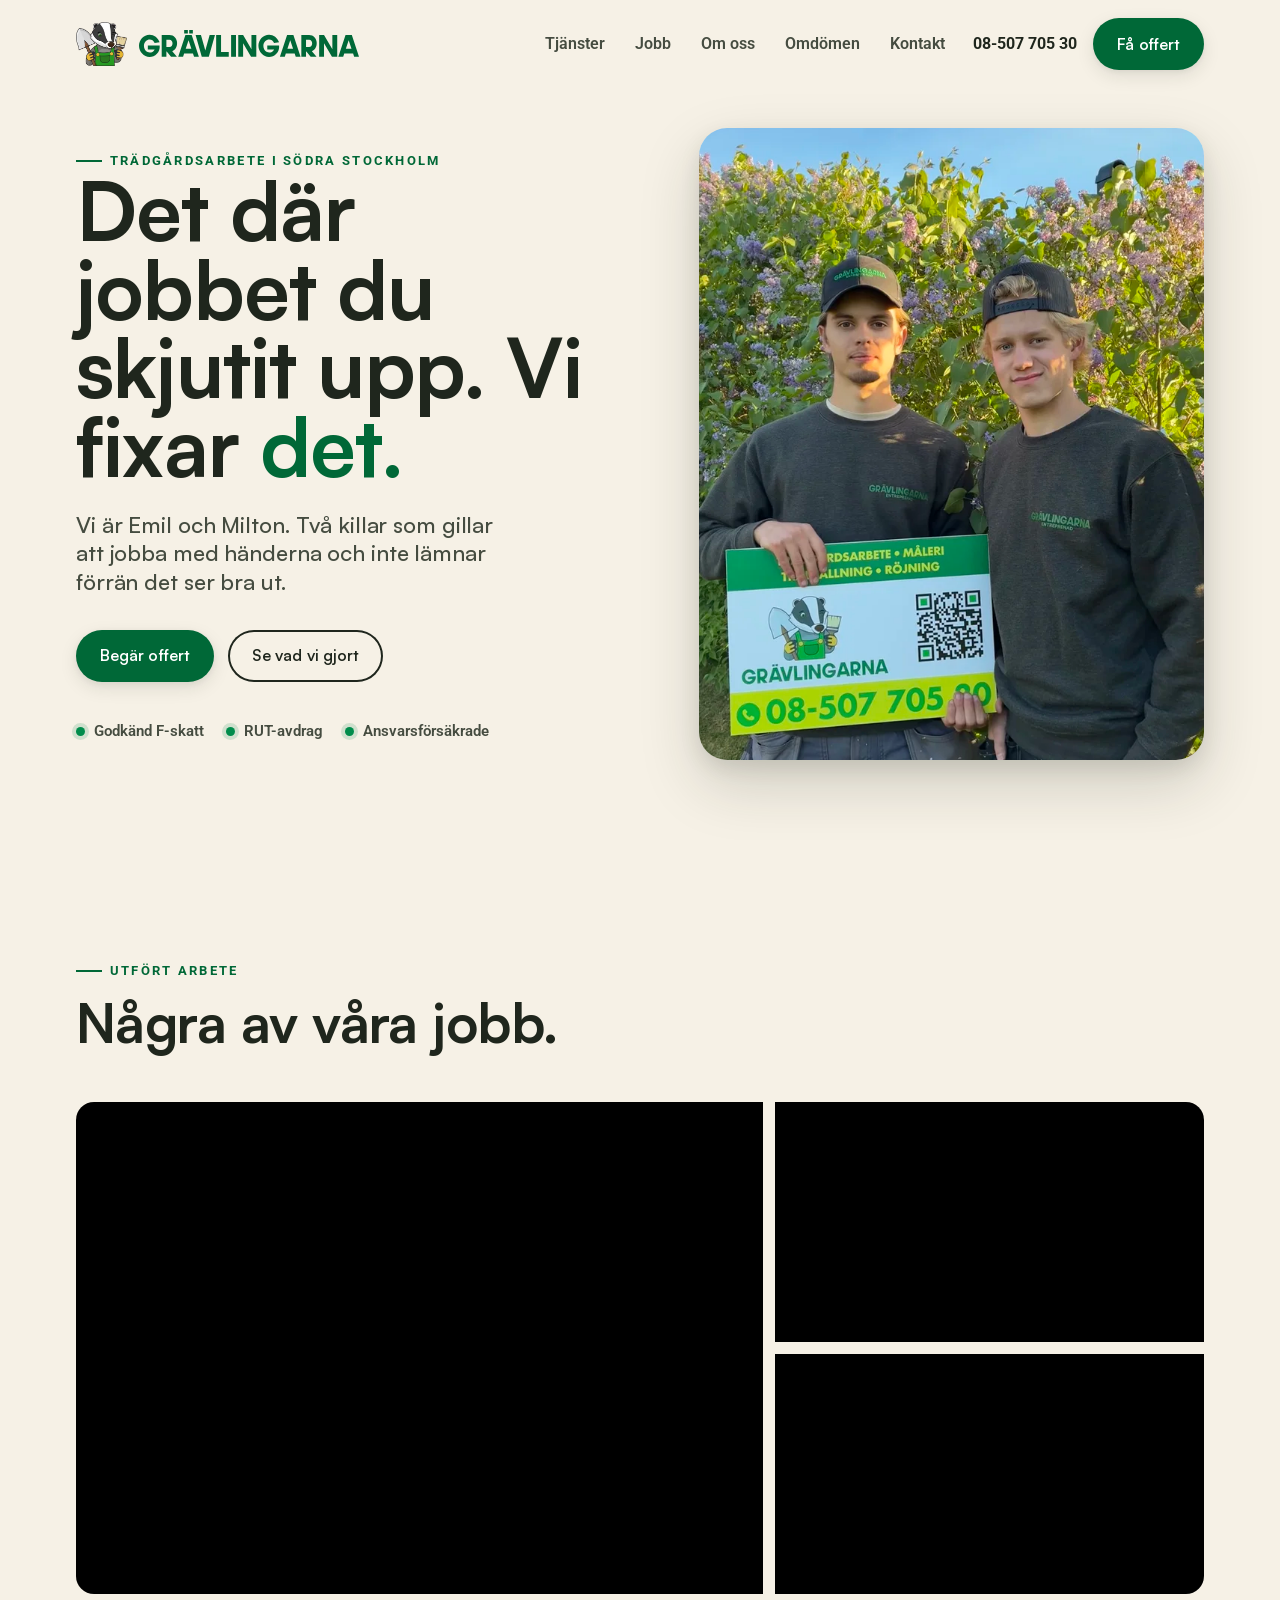
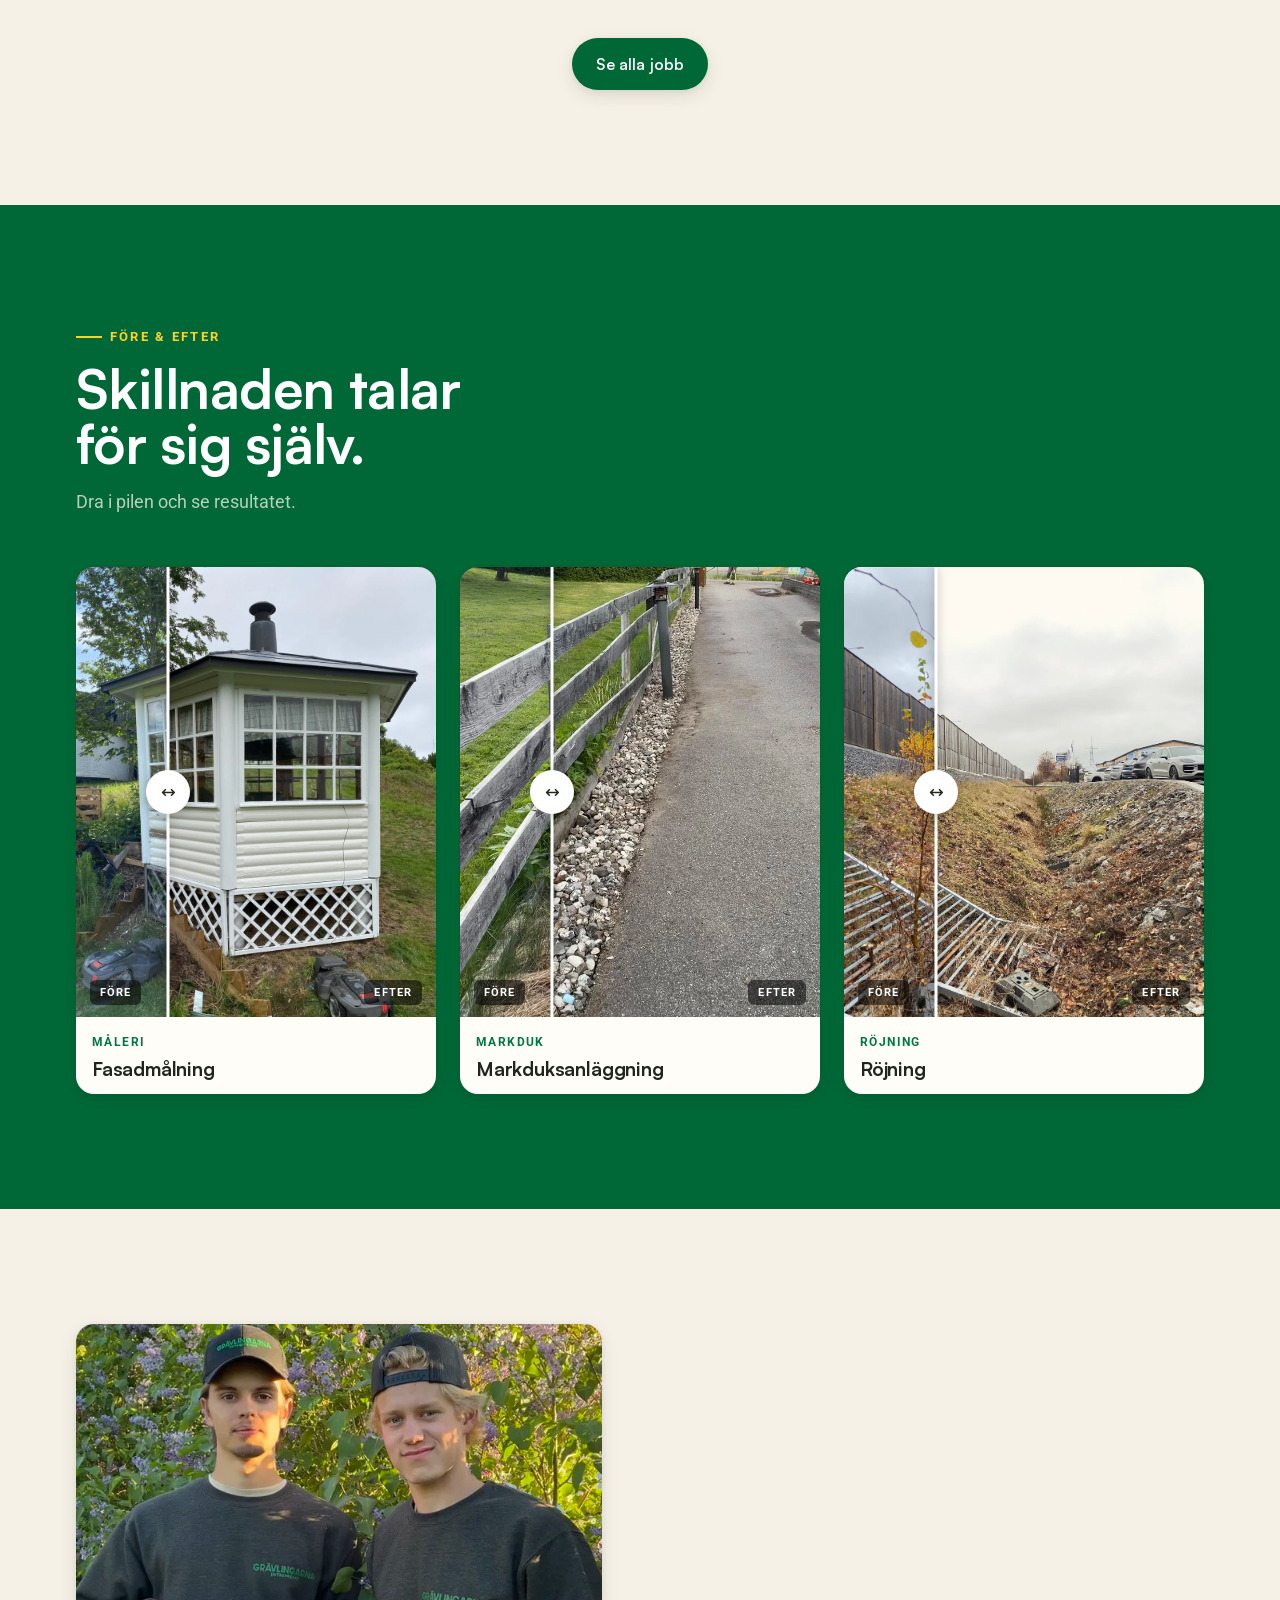
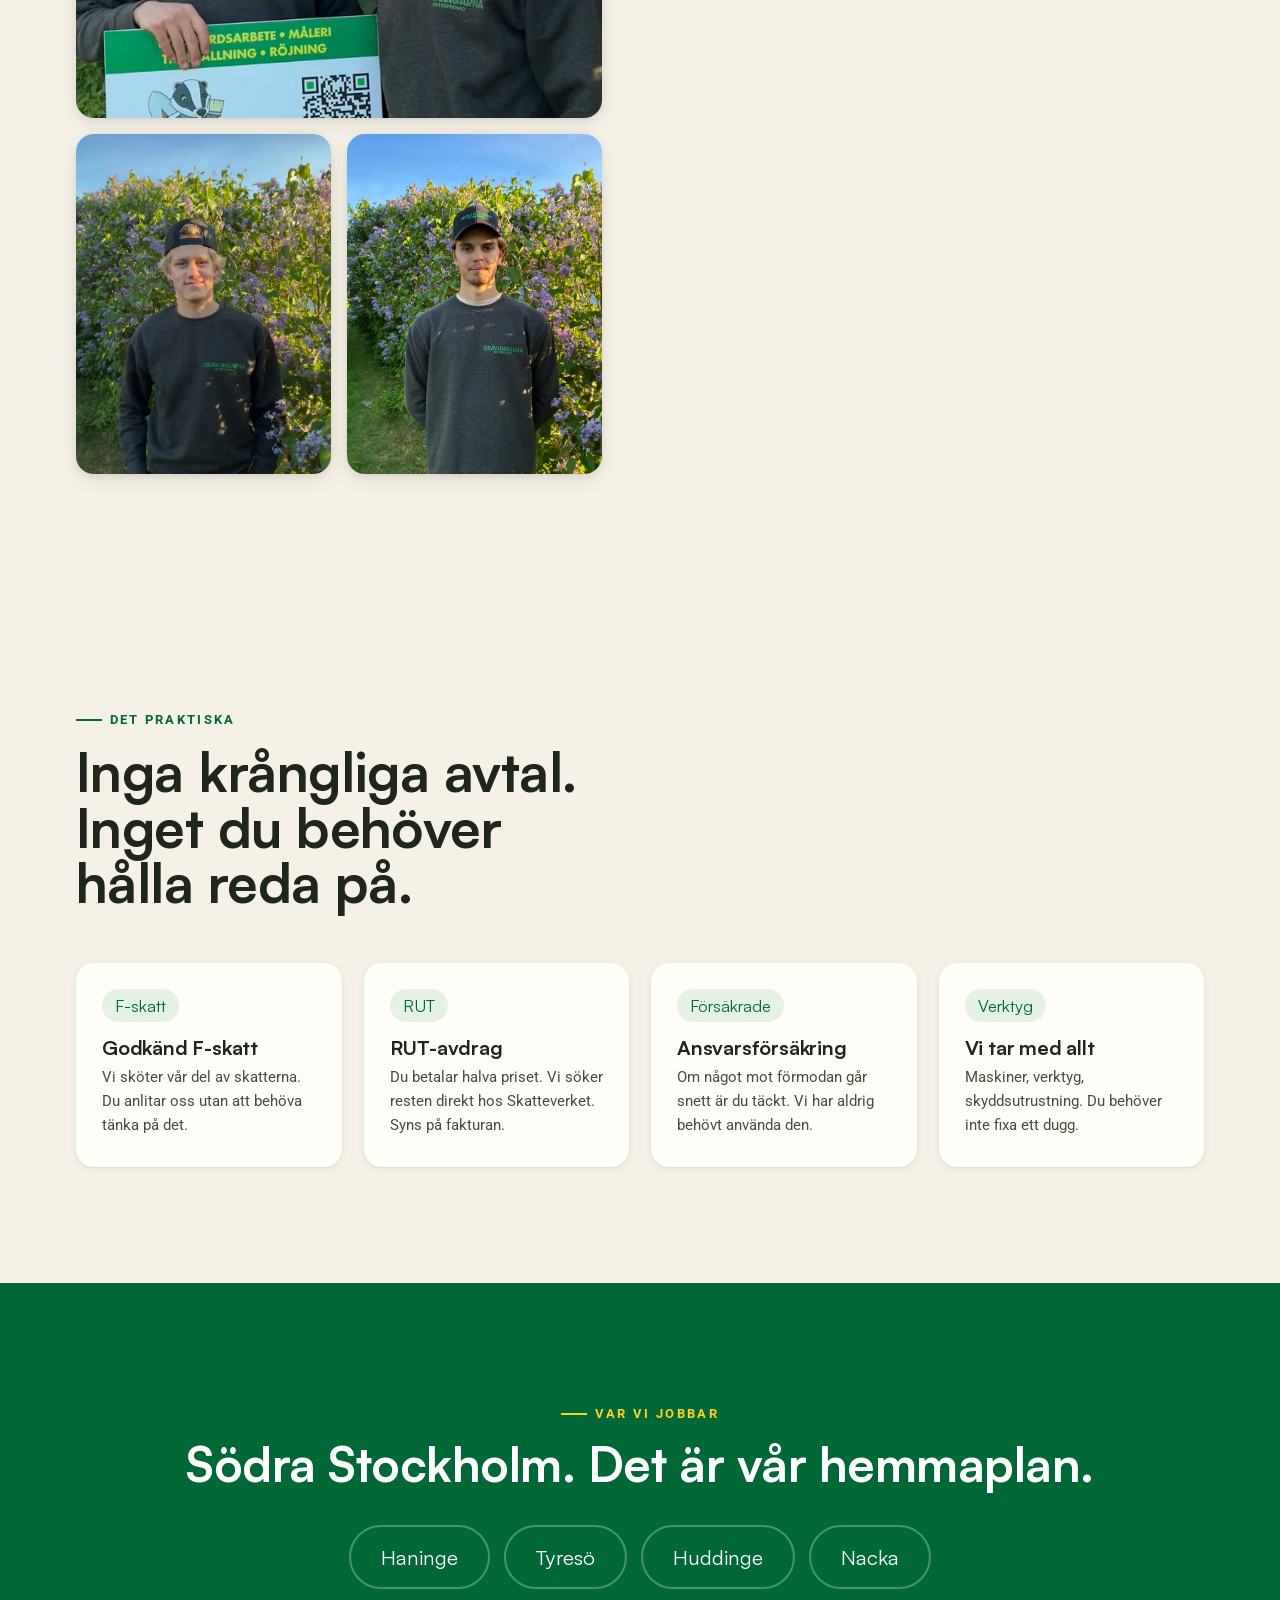
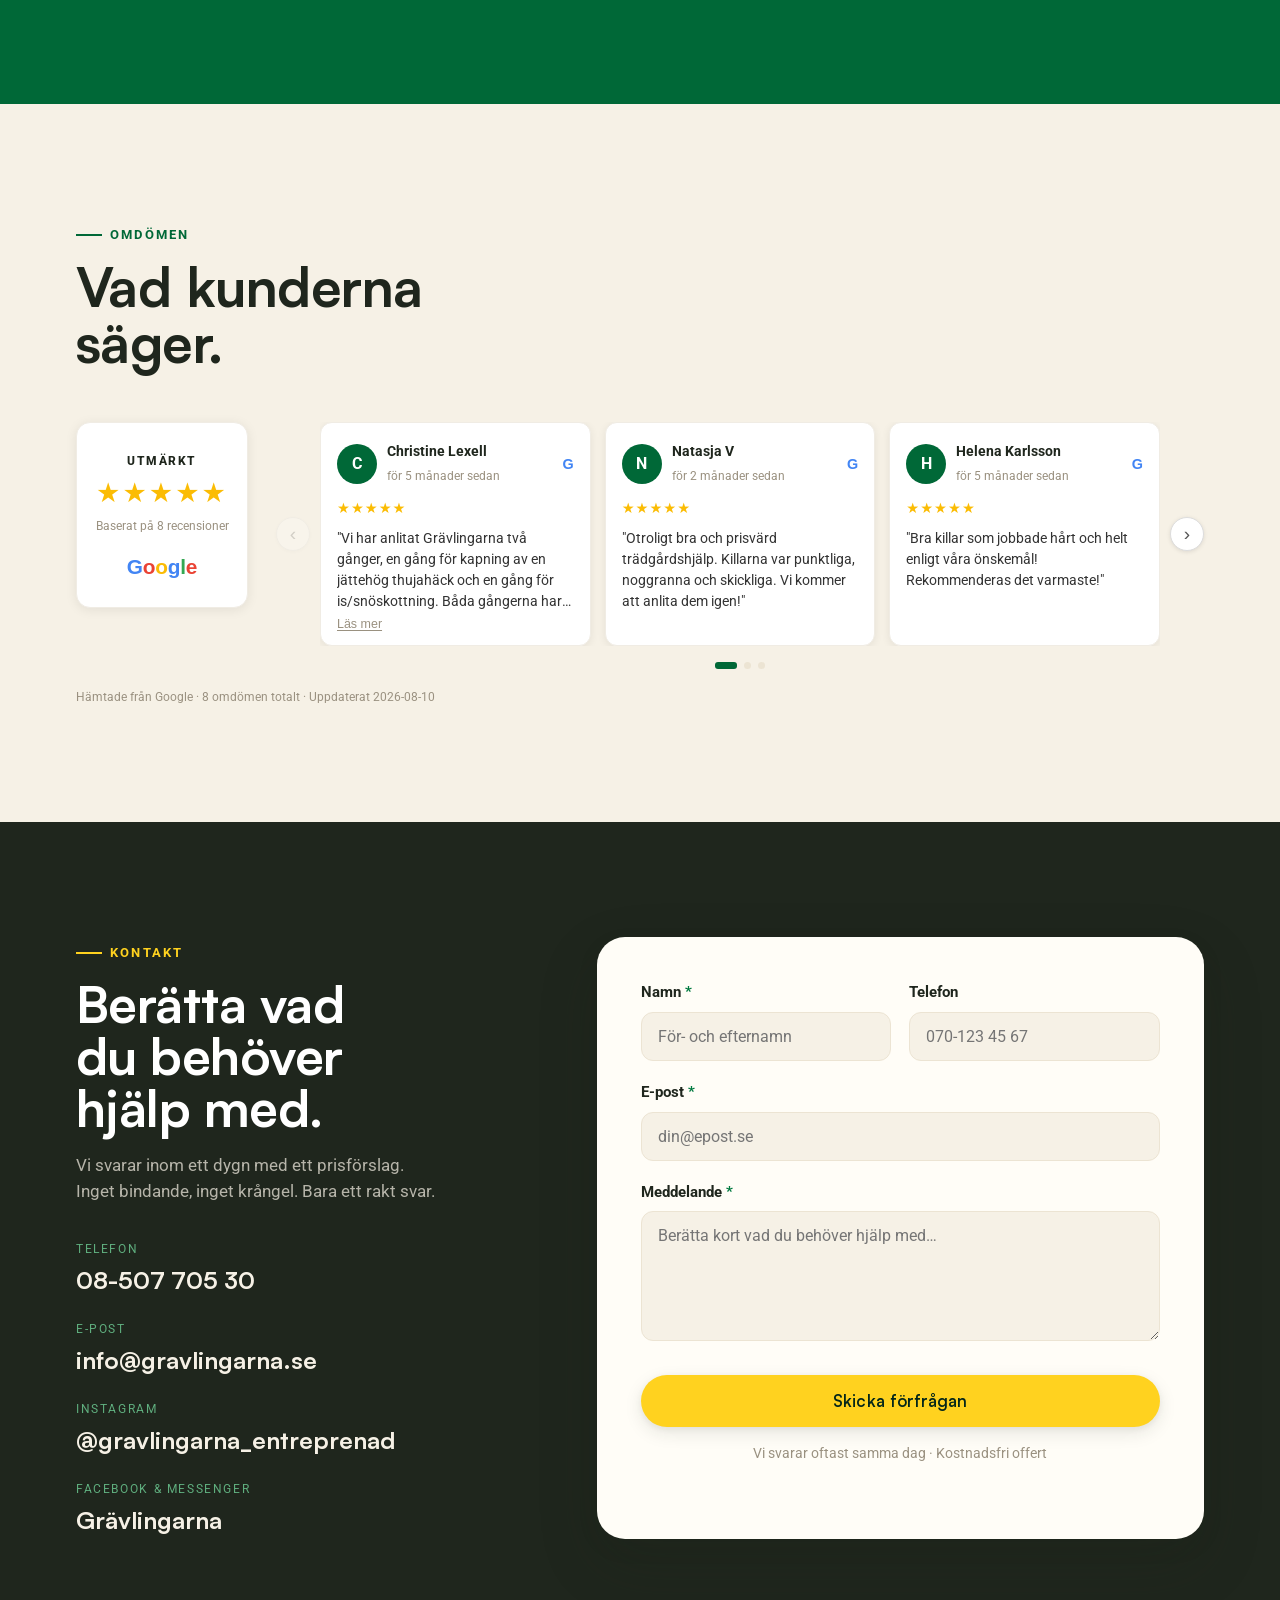
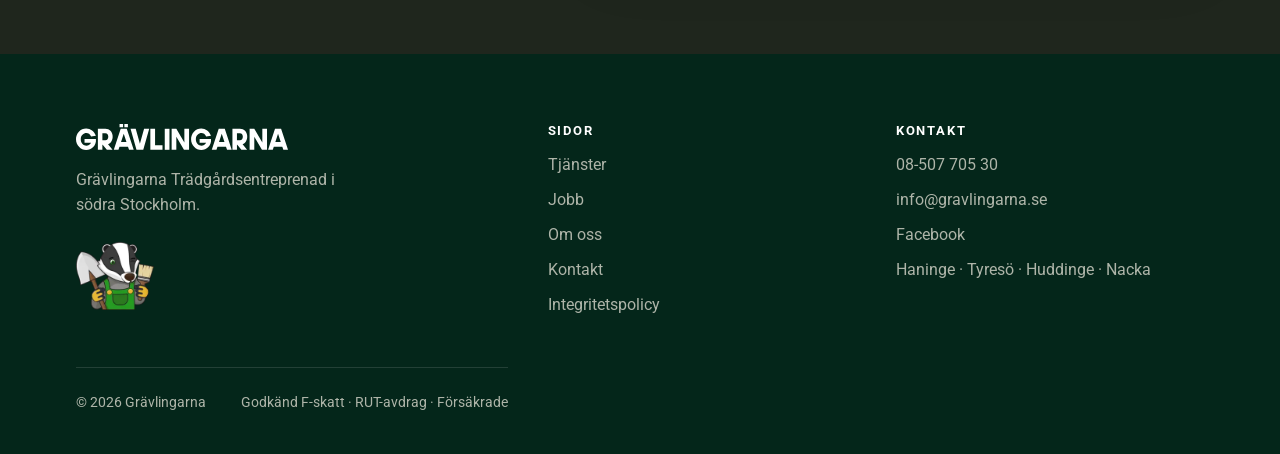
==== commit 9e747272: "Automatisk uppdatering av Google-omdömen" ====
--- a/index.html
+++ b/index.html
@@ -592,7 +592,7 @@
                 <img class="review-avatar" src="https://lh3.googleusercontent.com/a-/ALV-UjUdyT2JEvlYSVuxtEiTyoW_1Qy-pzt1ejEpORtB4tHW60JZkAc=s128-c0x00000000-cc-rp-mo" alt="Emelie Wallin" onerror="this.style.display='none';this.nextElementSibling.style.display='flex'"><div class="review-avatar-fb" style="display:none">E</div>
                 <div class="review-name-wrap">
                   <span class="review-author">Emelie Wallin</span>
-                  <span class="review-when">för 3 månader sedan</span>
+                  <span class="review-when">för 4 månader sedan</span>
                 </div>
                 <span class="review-g">G</span>
               </div>
@@ -606,7 +606,7 @@
           <div class="cr-dots" id="reviewsDots"></div>
         </div>
       </div>
-      <p class="placeholder-note reveal">Hämtade från Google · 8 omdömen totalt · Uppdaterat 2026-08-03</p>
+      <p class="placeholder-note reveal">Hämtade från Google · 8 omdömen totalt · Uppdaterat 2026-08-10</p>
       <!-- REVIEWS-END -->
     </div>
   </section>
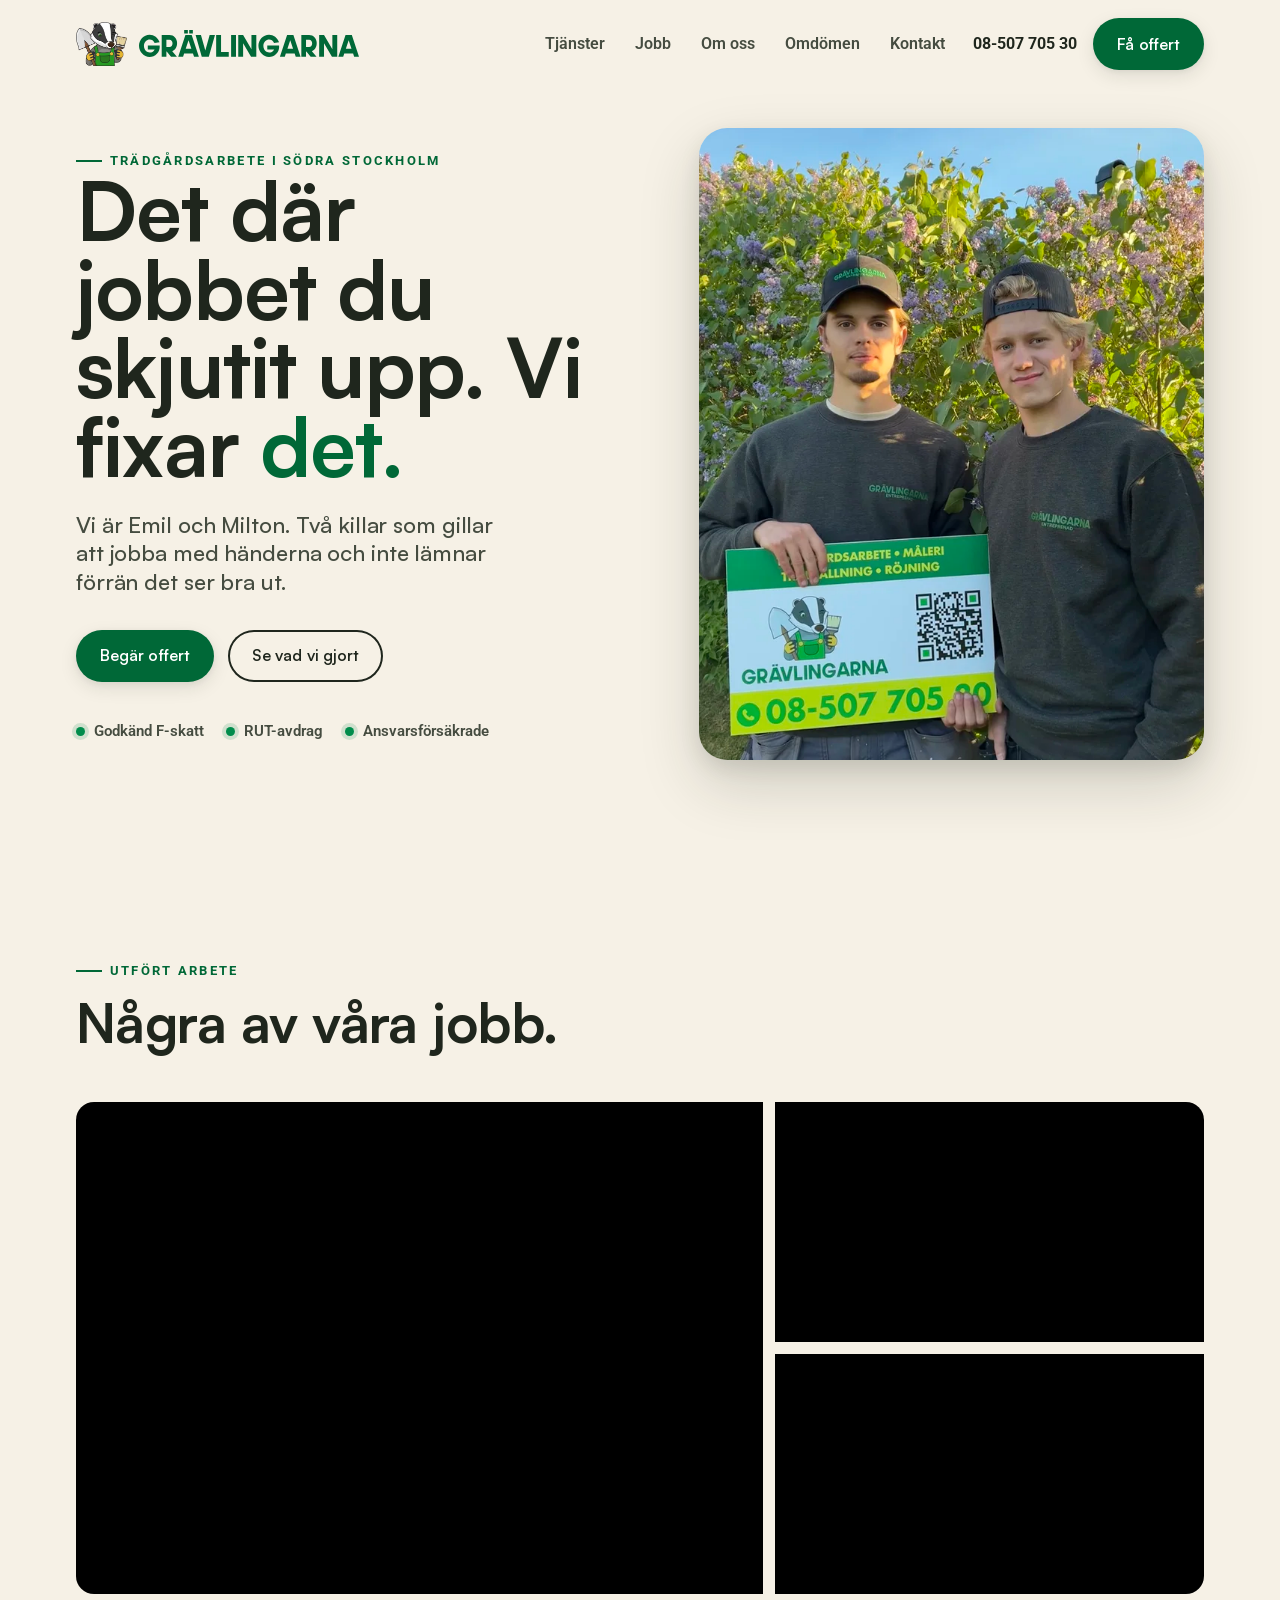
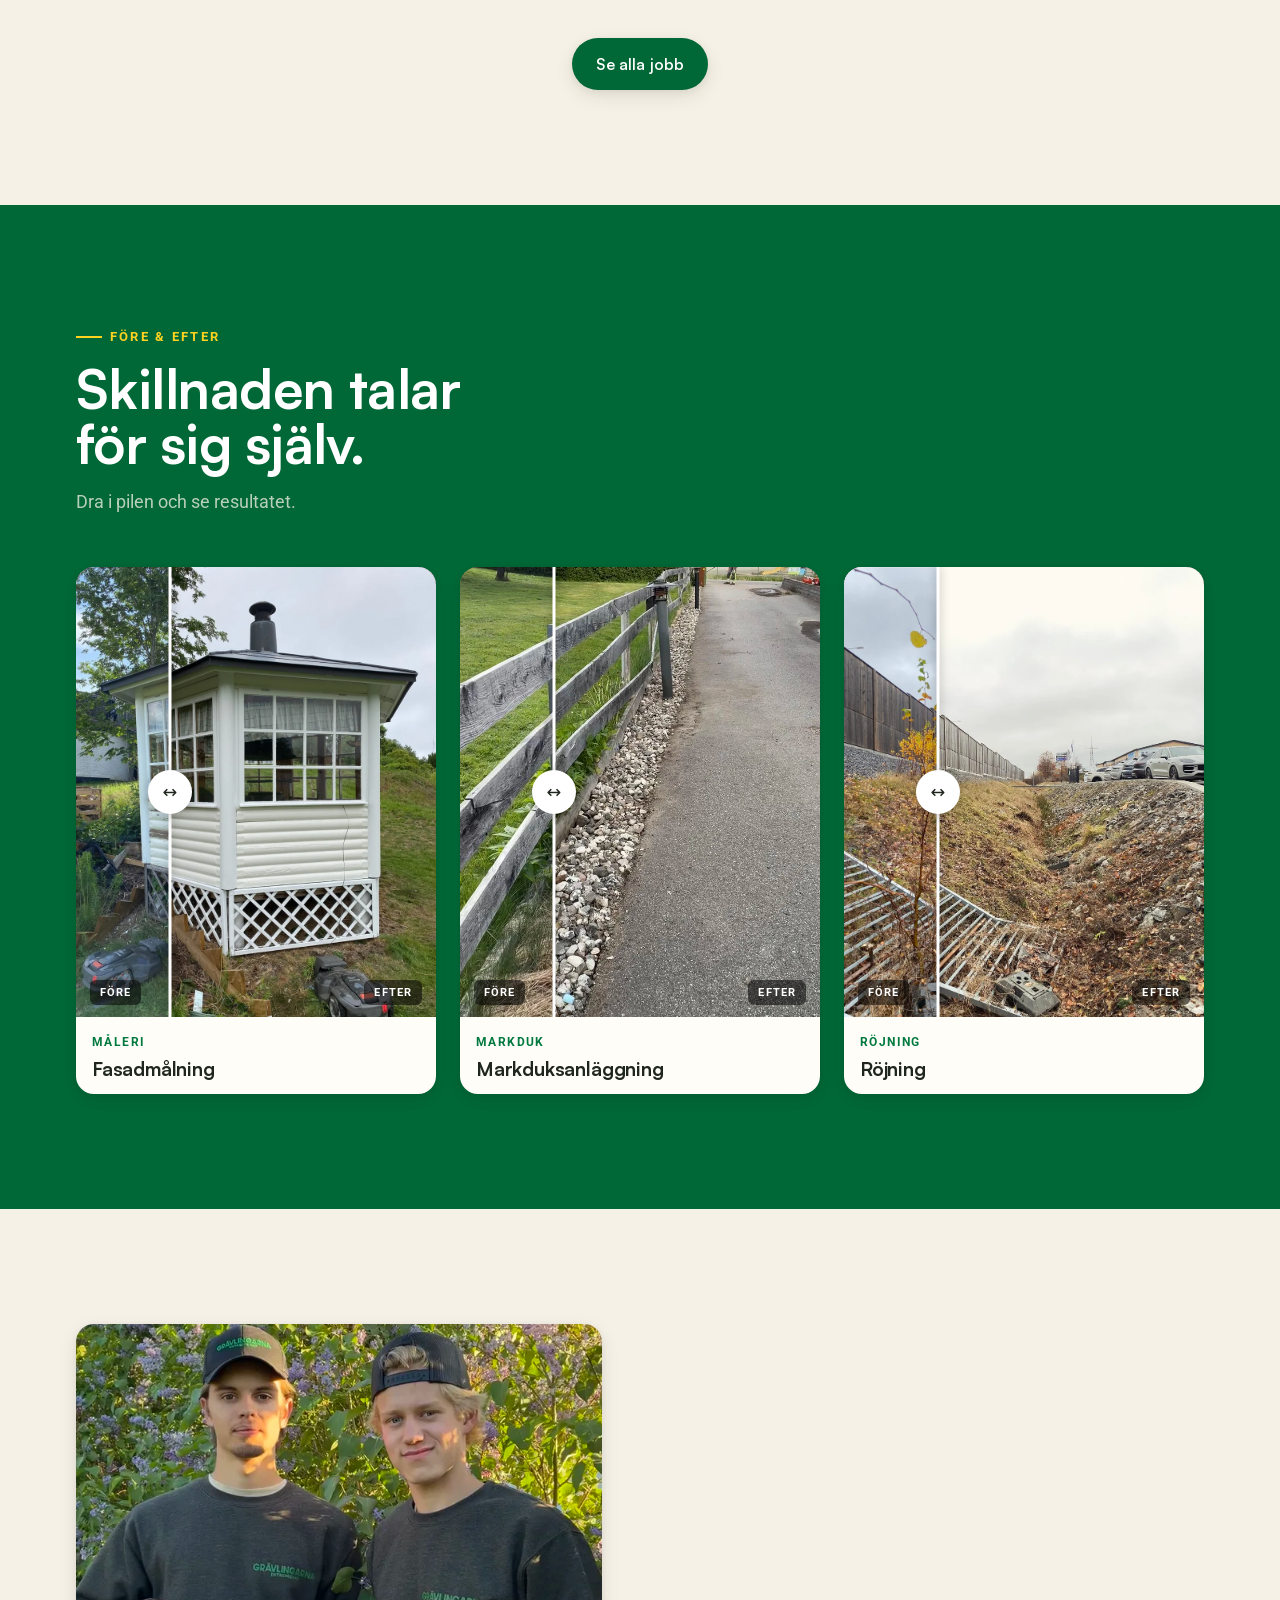
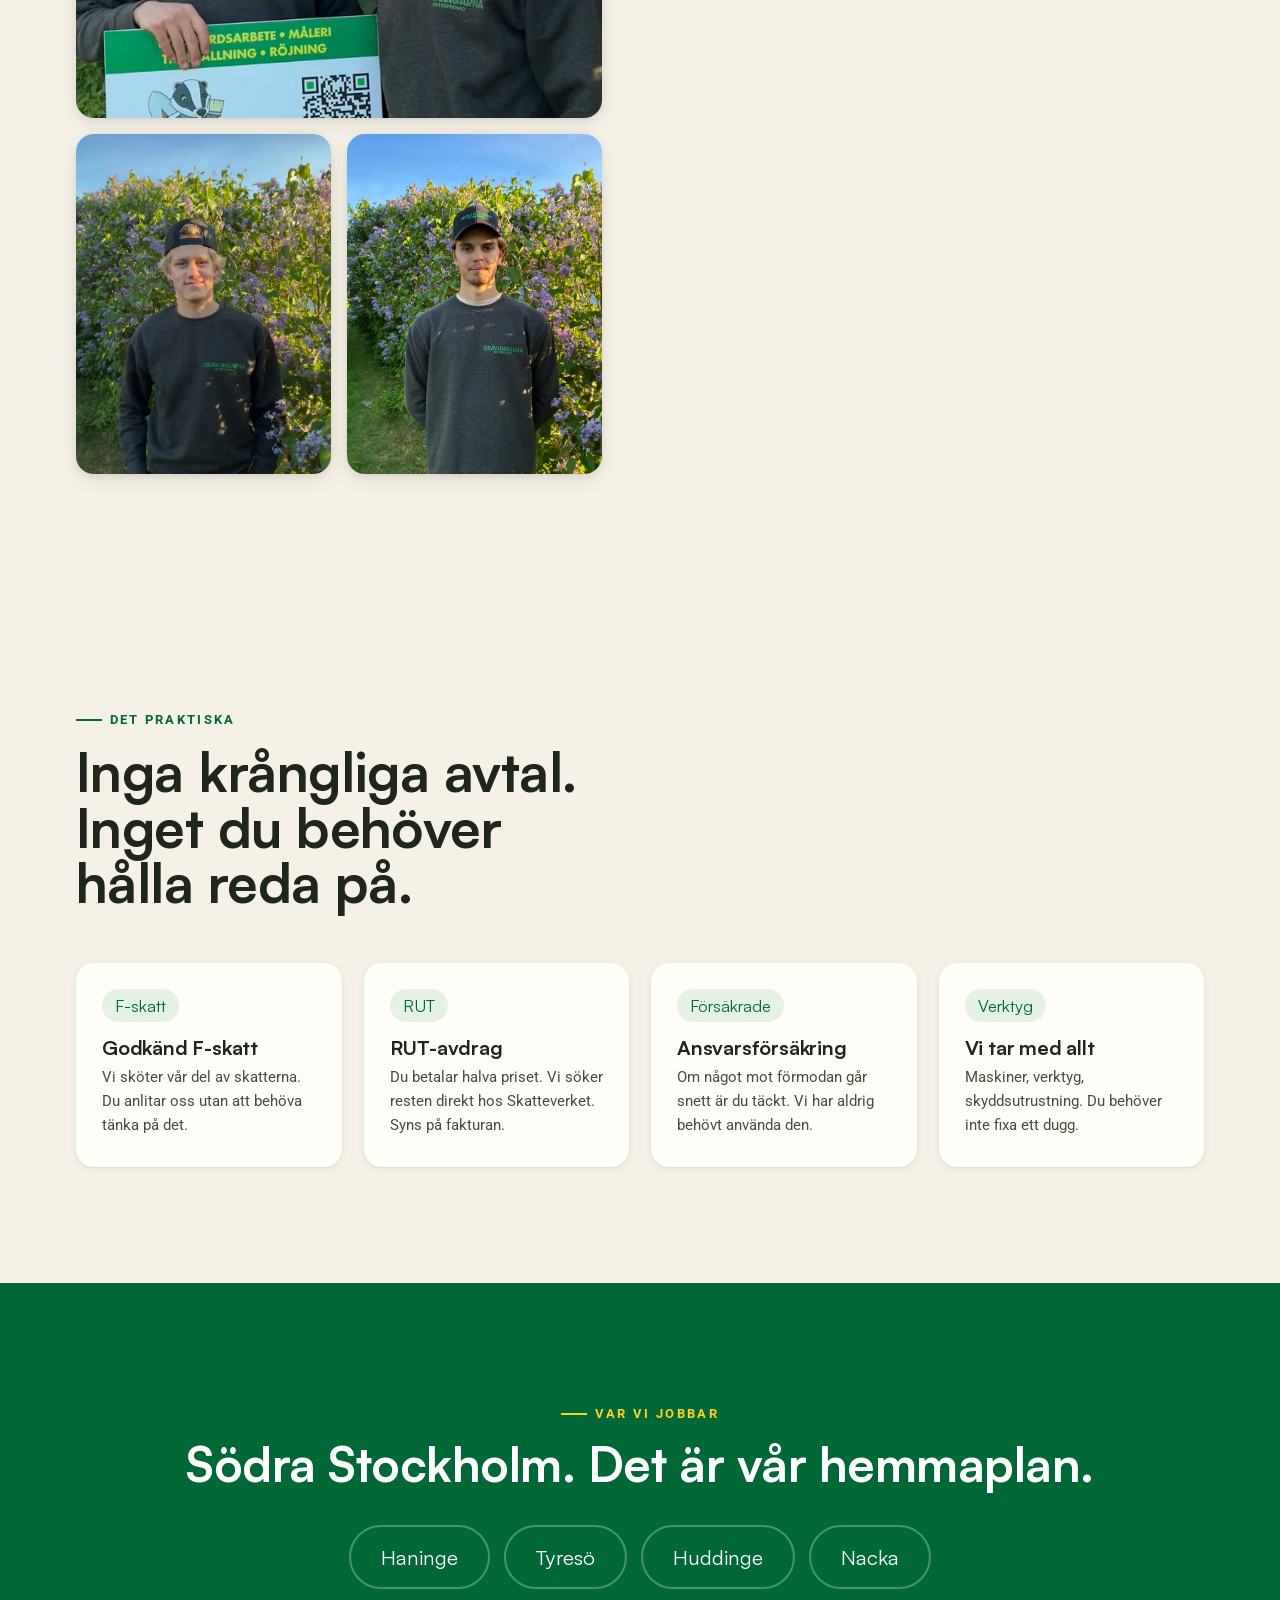
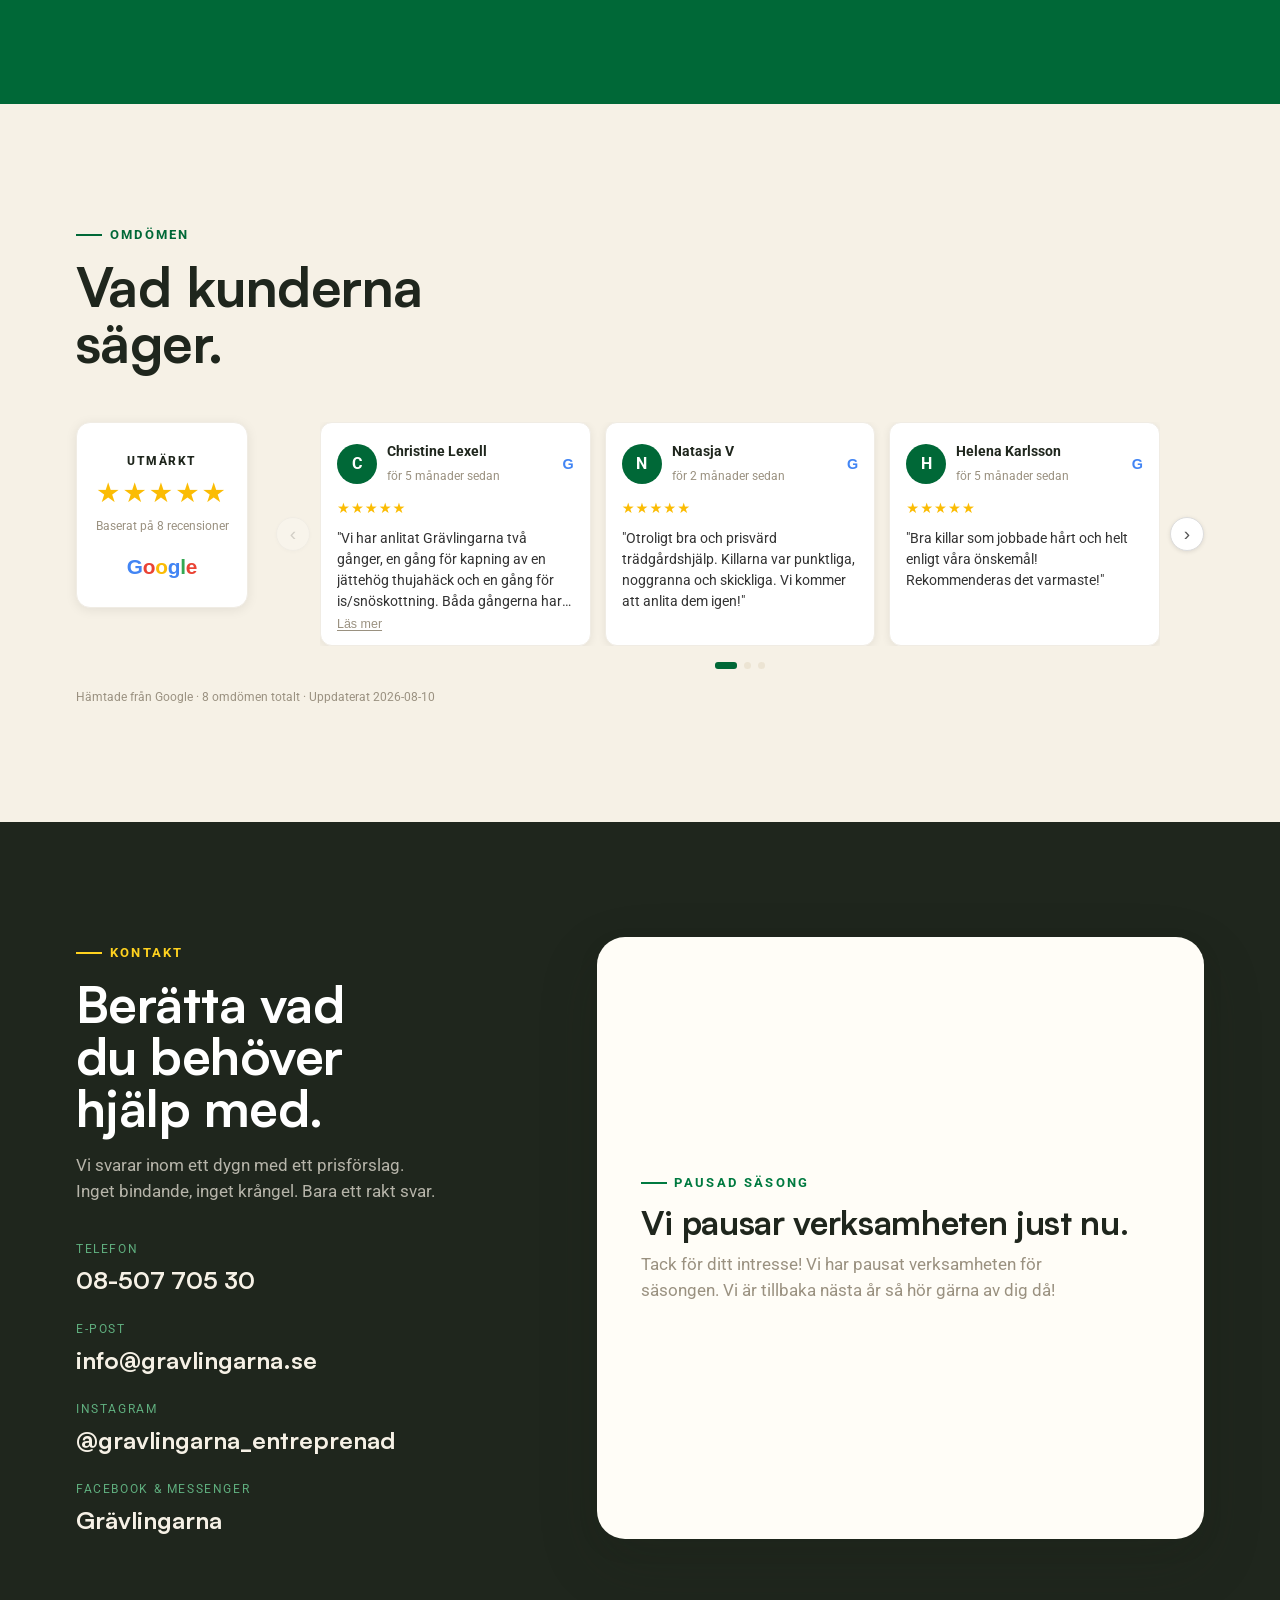
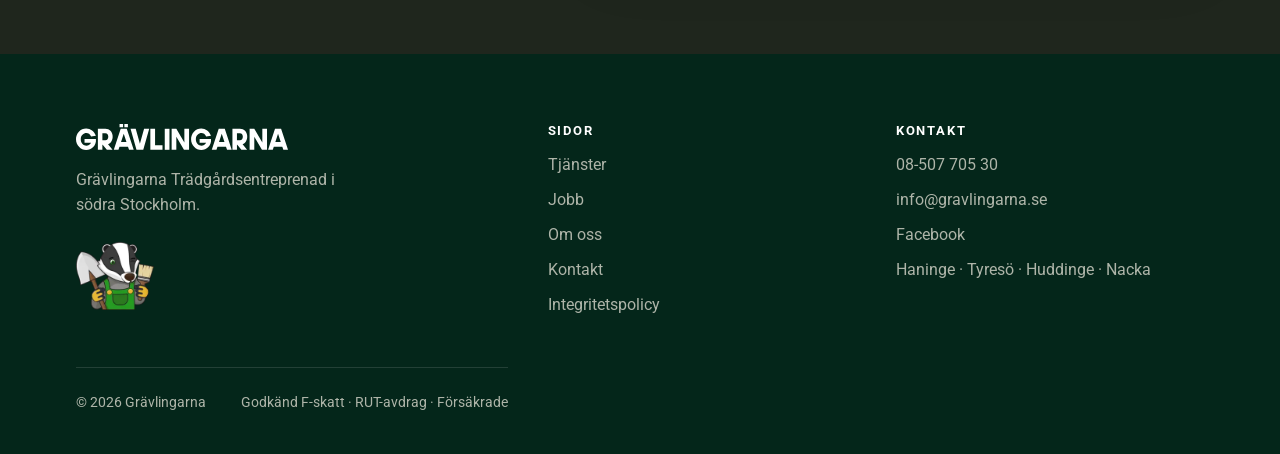
==== commit e0005d9d: "Pausa kontaktformuläret säsongsvis Ersätter kontaktformuläret temporärt med ett meddelande om att ve" ====
--- a/index.html
+++ b/index.html
@@ -267,6 +267,10 @@
 form .btn { width: 100%; justify-content: center; margin-top: 6px; font-size: 1.05rem; }
 .form-foot { margin-top: 16px; font-size: .85rem; color: var(--stone); text-align: center; }
 [data-form-note] { background: rgba(0,140,75,.12); color: var(--green-700); border-radius: 12px; padding: 14px 16px; font-weight: 700; margin-bottom: 18px; }
+.pause-notice { background: var(--paper); border-radius: var(--radius-lg); padding: clamp(26px, 4vw, 44px); color: var(--ink); box-shadow: var(--shadow-lg); display: flex; flex-direction: column; align-items: flex-start; justify-content: center; gap: 12px; min-height: 100%; }
+.pause-notice .eyebrow { color: var(--green-600); }
+.pause-notice h3 { font-family: var(--font-display); font-size: clamp(1.5rem, 3vw, 2.1rem); margin: 0; }
+.pause-notice p { color: var(--stone); font-size: 1.05rem; max-width: 42ch; }
 
 /* Footer */
 .foot { background: var(--green-900); color: rgba(246,241,230,.7); padding: 70px 0 40px; }
@@ -625,10 +629,16 @@
           <a class="ci" href="https://www.facebook.com/profile.php?id=61582218075044" target="_blank" rel="noopener"><small>Facebook &amp; Messenger</small><b>Grävlingarna</b></a>
         </div>
       </div>
+      <div class="pause-notice reveal d1">
+        <span class="eyebrow">Pausad säsong</span>
+        <h3>Vi pausar verksamheten just nu.</h3>
+        <p>Tack för ditt intresse! Vi har pausat verksamheten för säsongen. Vi är tillbaka nästa år så hör gärna av dig då!</p>
+      </div>
+      <!--
+      ORIGINAL KONTAKTFORMULÄR (pausat tillfälligt, återställ genom att kommentera bort denna sektion):
       <form data-contact-form class="reveal d1" novalidate name="kontakt" netlify netlify-honeypot="bot-field">
         <input type="hidden" name="form-name" value="kontakt">
         <div data-form-note hidden>Tack! Ditt meddelande har skickats. Vi hör av oss inom kort.</div>
-        <!-- honeypot — dölj för bots -->
         <input type="text" name="_honey" style="display:none" tabindex="-1" autocomplete="off">
         <div class="field-row">
           <div class="field"><label>Namn <span class="req">*</span></label><input type="text" name="namn" placeholder="För- och efternamn" required></div>
@@ -639,6 +649,7 @@
         <button class="btn btn-yellow" type="submit">Skicka förfrågan</button>
         <p class="form-foot">Vi svarar oftast samma dag · Kostnadsfri offert</p>
       </form>
+      -->
     </div>
   </section>
 
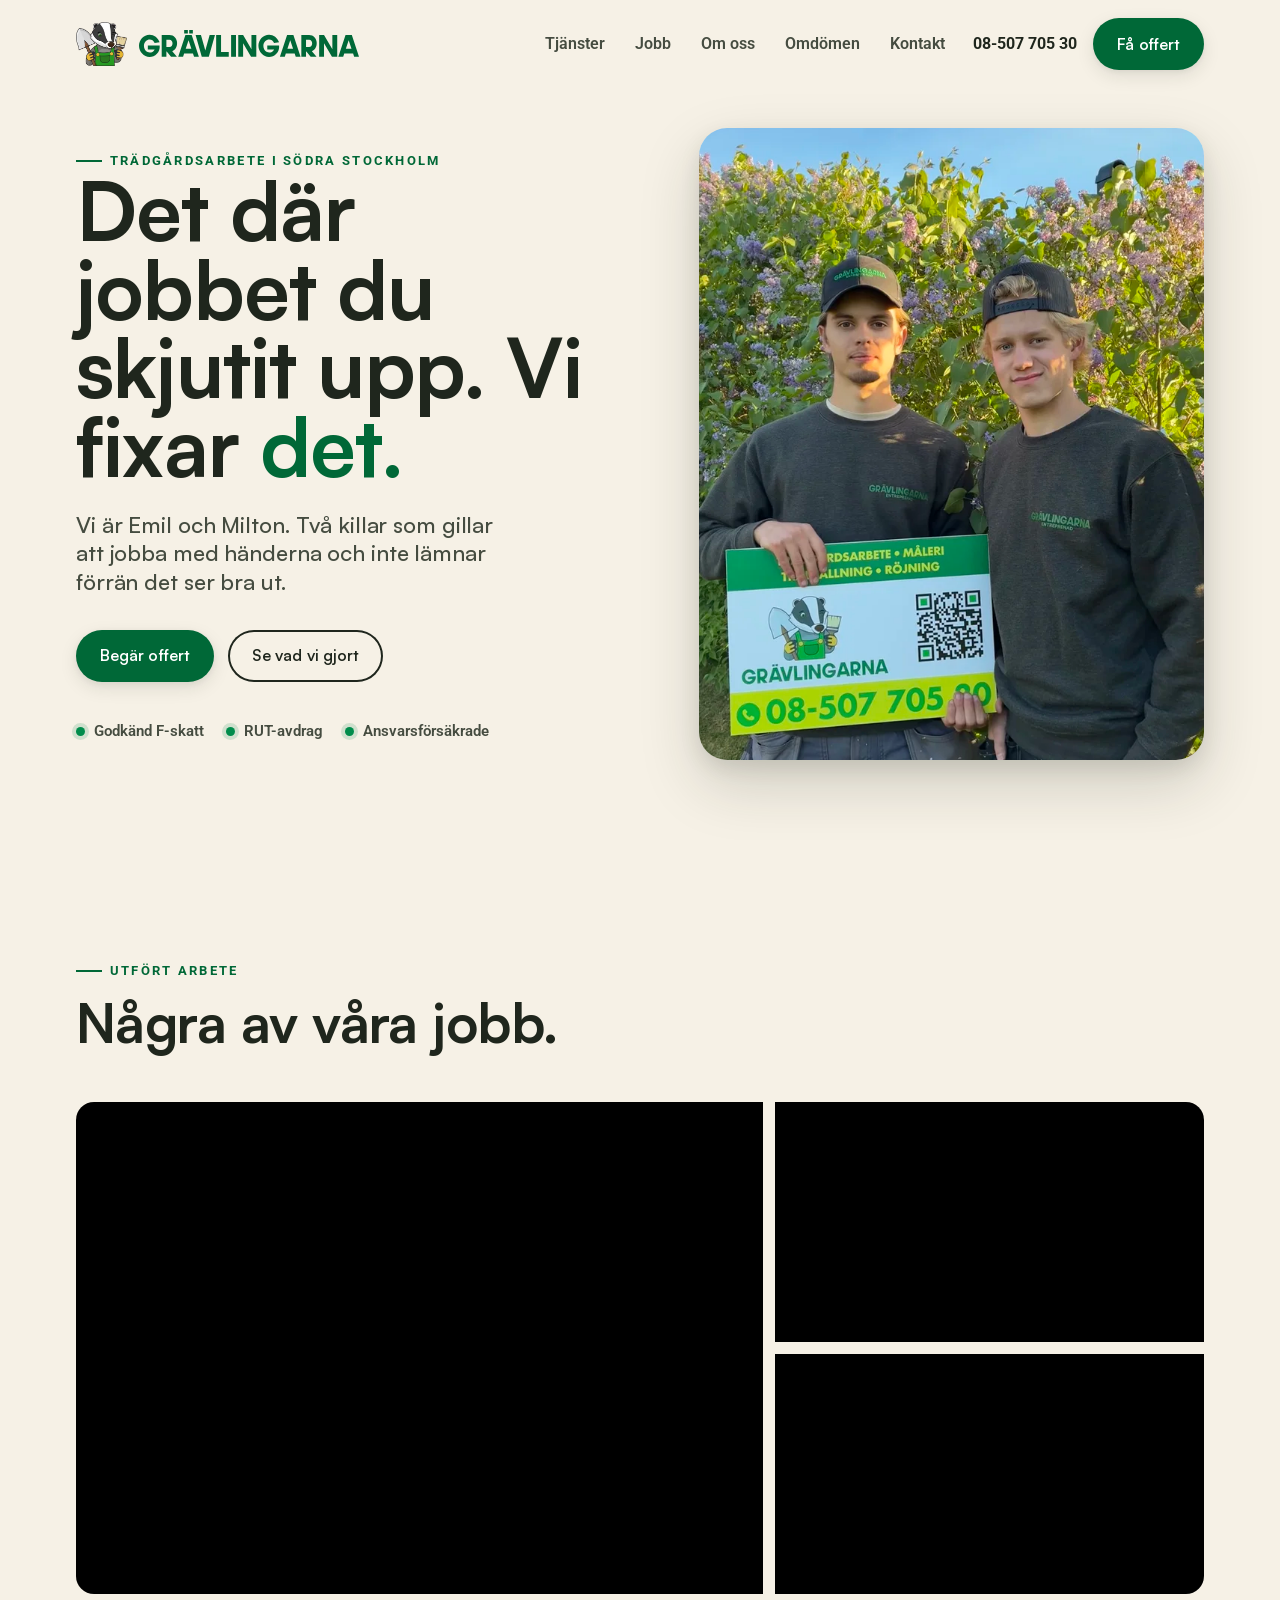
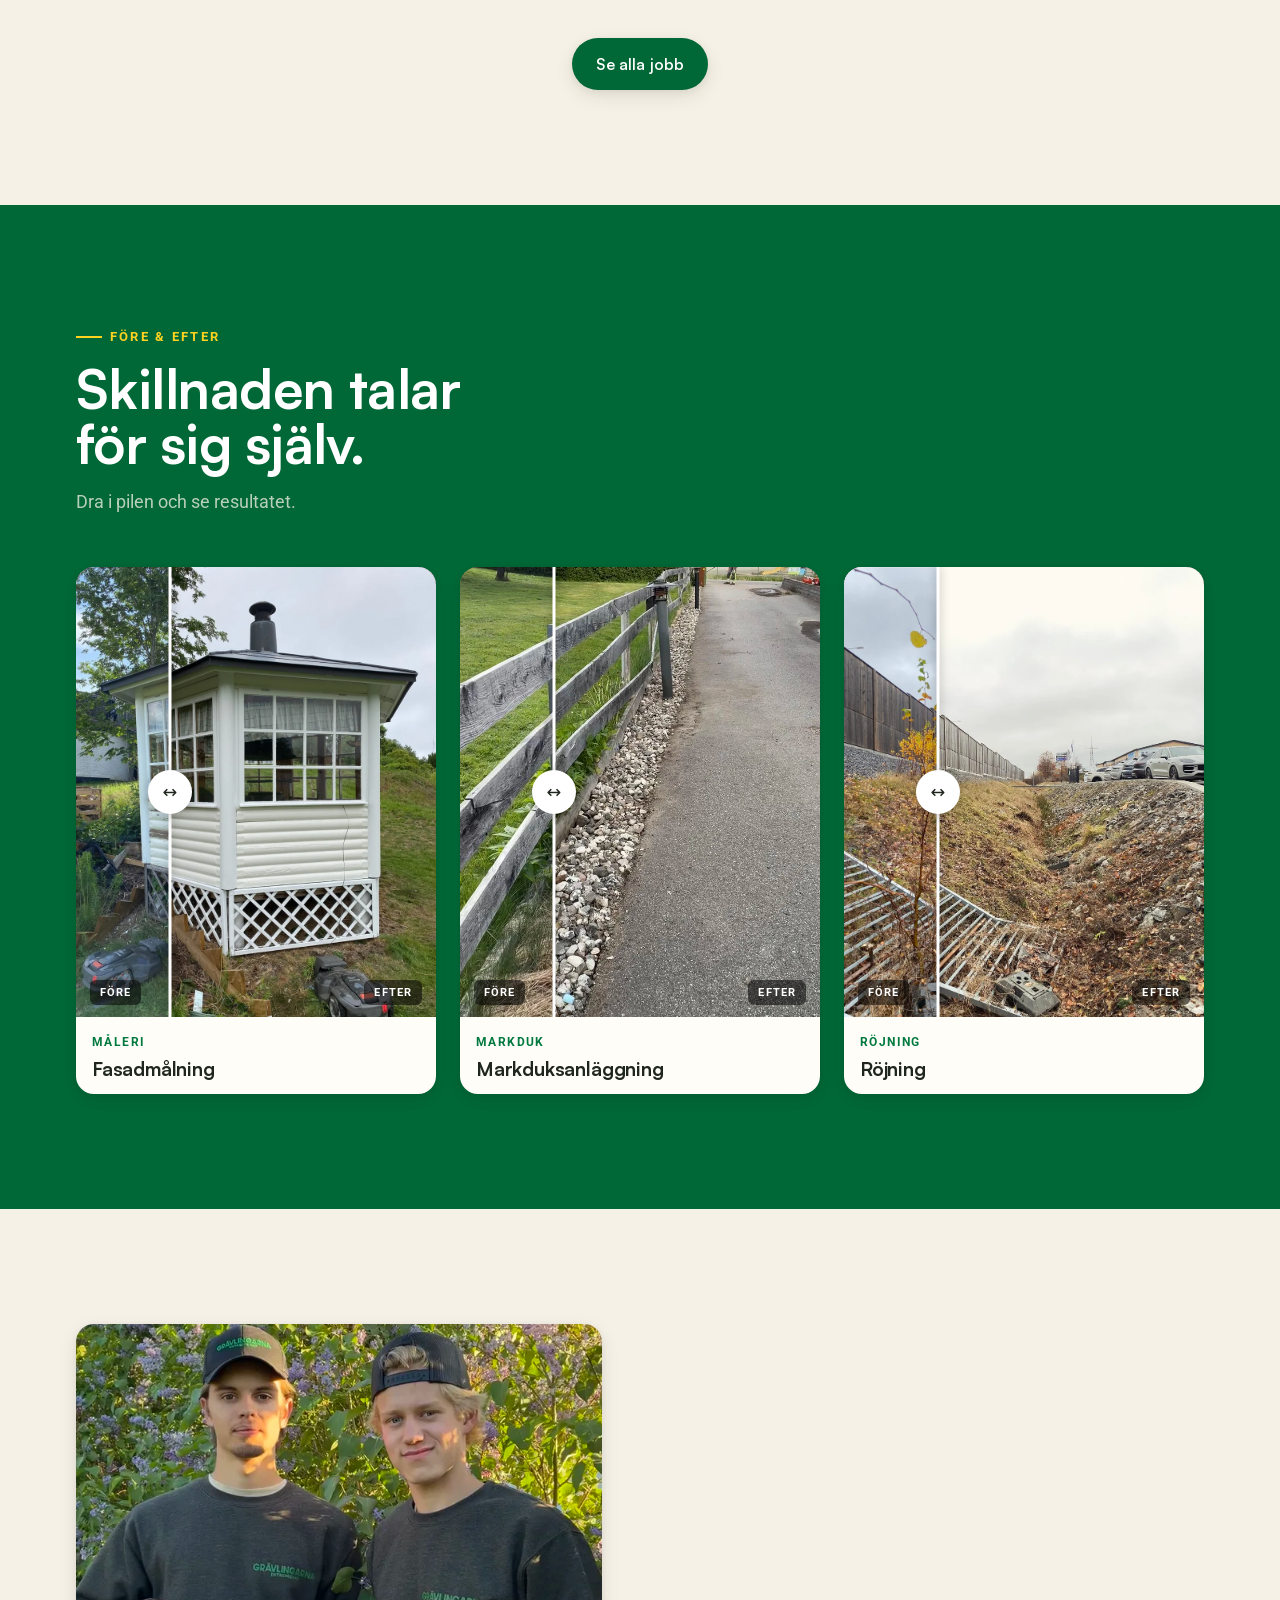
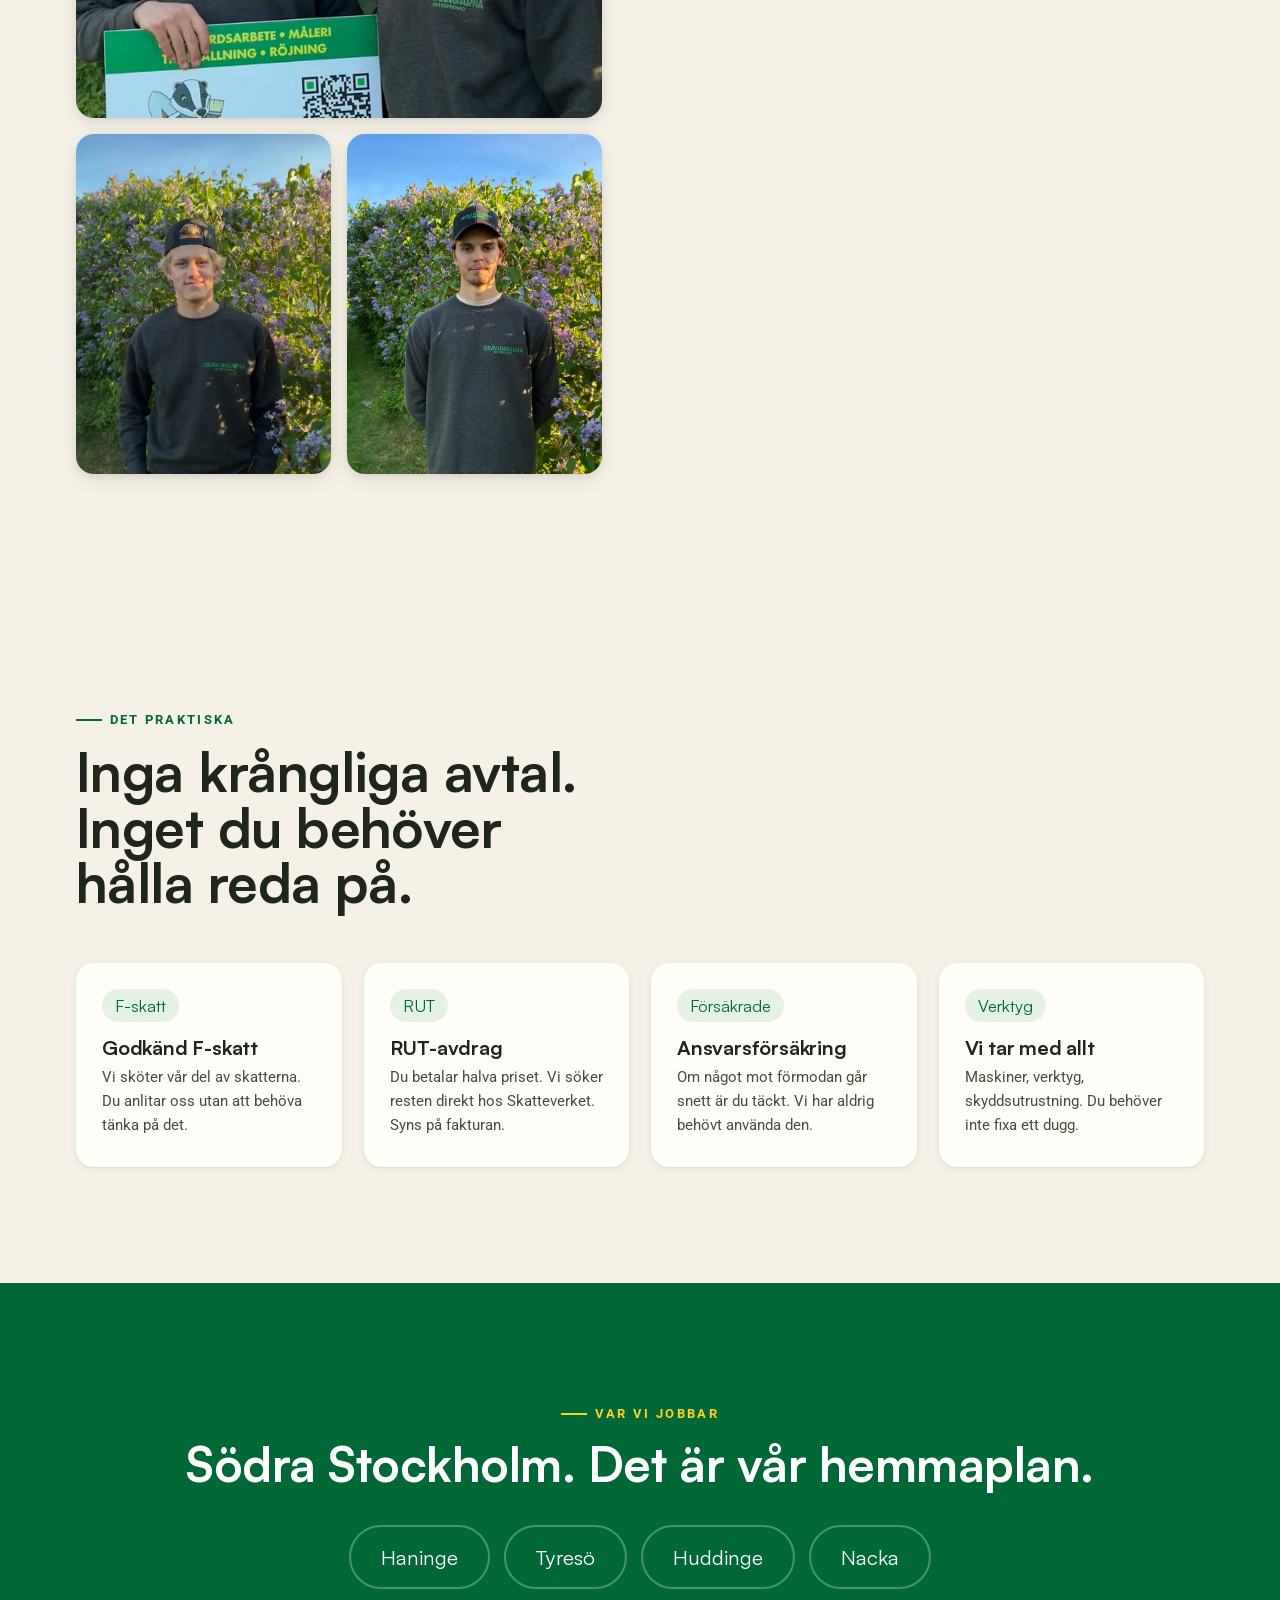
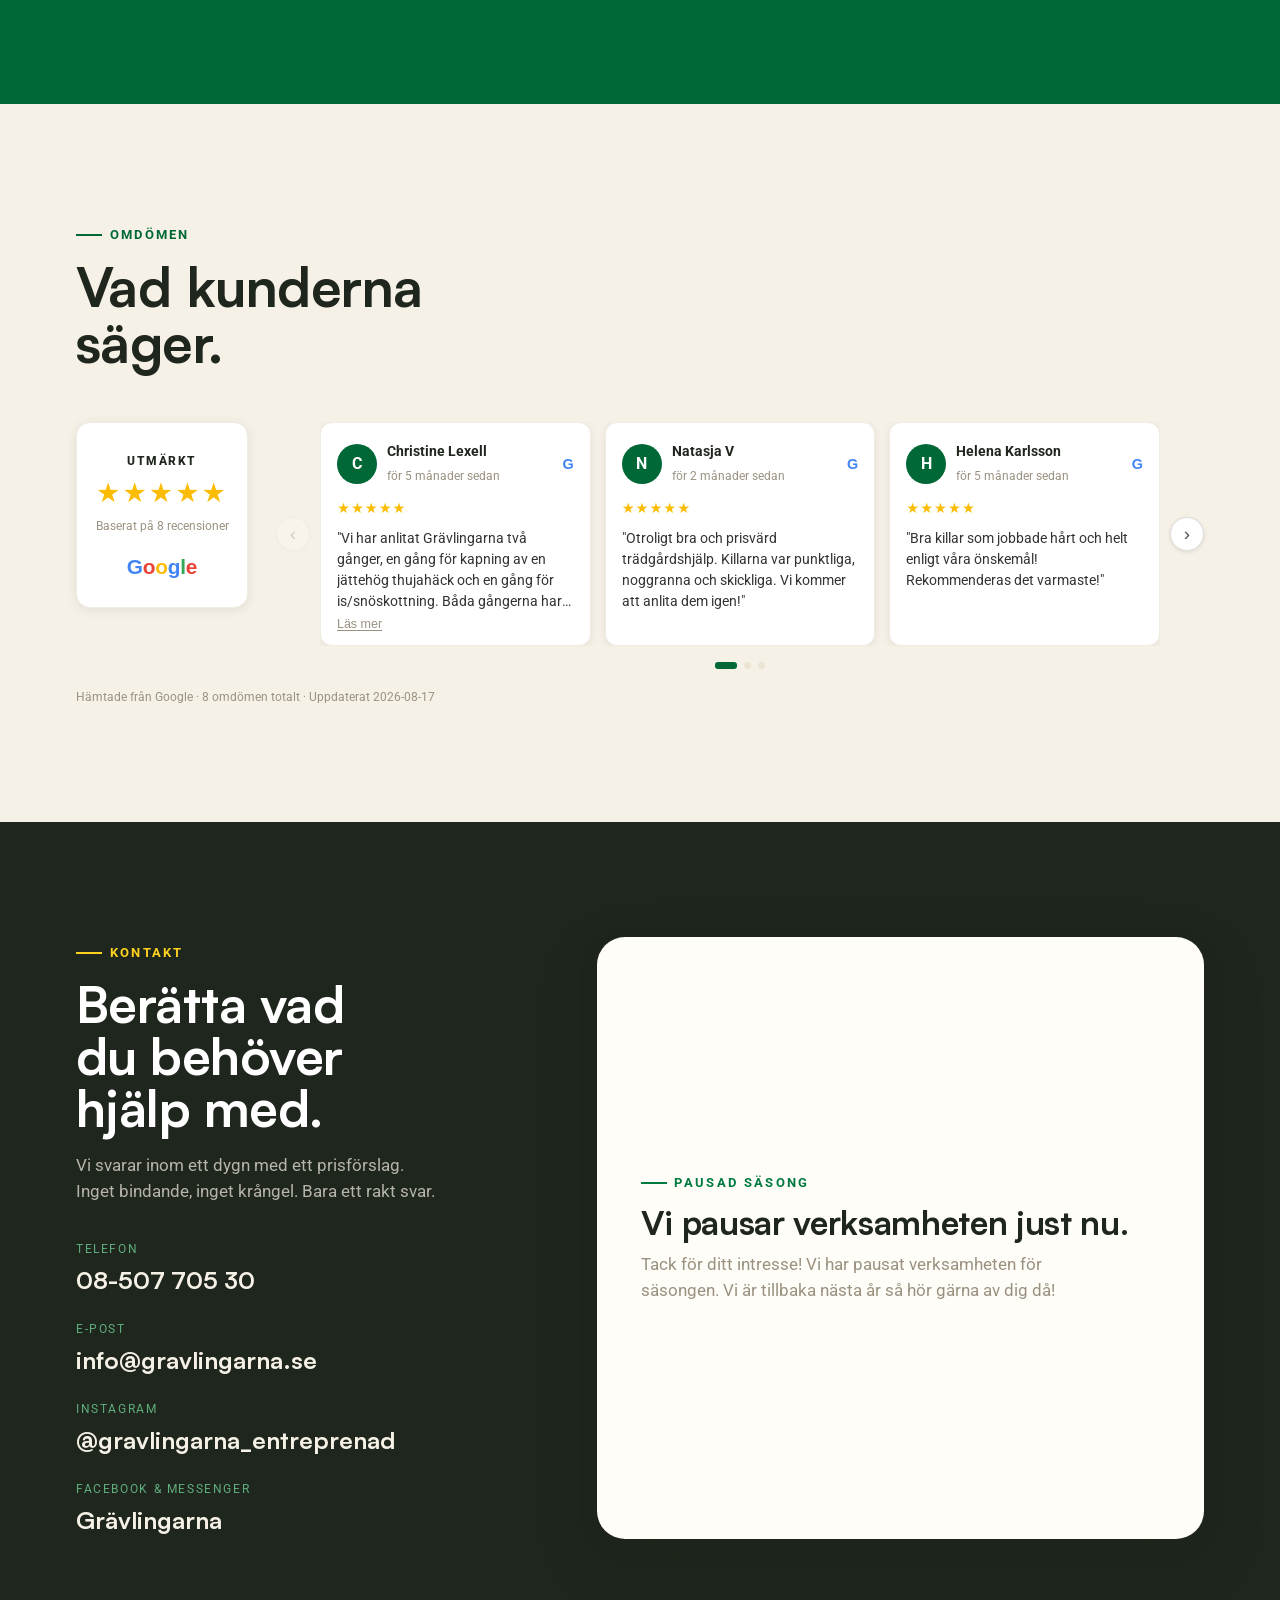
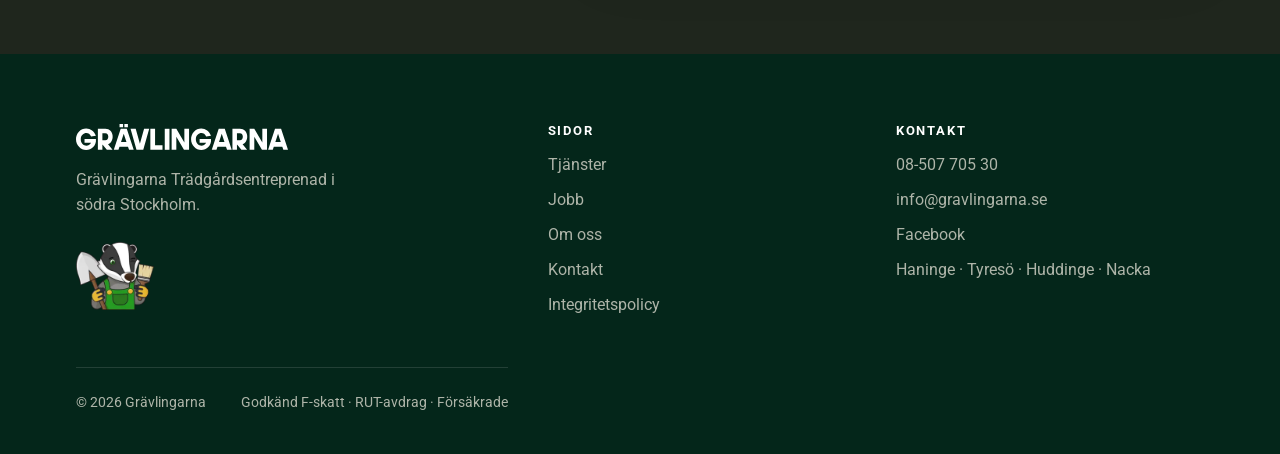
==== commit 1fae6aee: "Automatisk uppdatering av Google-omdömen" ====
--- a/index.html
+++ b/index.html
@@ -583,7 +583,7 @@
                 <img class="review-avatar" src="https://lh3.googleusercontent.com/a-/ALV-UjUvjdlKmr_zpY2f-uWTX3A9CaYh8MX3VJbdxc8TDrfCkV4wHMnxiw=s128-c0x00000000-cc-rp-mo-ba2" alt="Rikard Zelin" onerror="this.style.display='none';this.nextElementSibling.style.display='flex'"><div class="review-avatar-fb" style="display:none">R</div>
                 <div class="review-name-wrap">
                   <span class="review-author">Rikard Zelin</span>
-                  <span class="review-when">för 4 månader sedan</span>
+                  <span class="review-when">för 5 månader sedan</span>
                 </div>
                 <span class="review-g">G</span>
               </div>
@@ -610,7 +610,7 @@
           <div class="cr-dots" id="reviewsDots"></div>
         </div>
       </div>
-      <p class="placeholder-note reveal">Hämtade från Google · 8 omdömen totalt · Uppdaterat 2026-08-10</p>
+      <p class="placeholder-note reveal">Hämtade från Google · 8 omdömen totalt · Uppdaterat 2026-08-17</p>
       <!-- REVIEWS-END -->
     </div>
   </section>
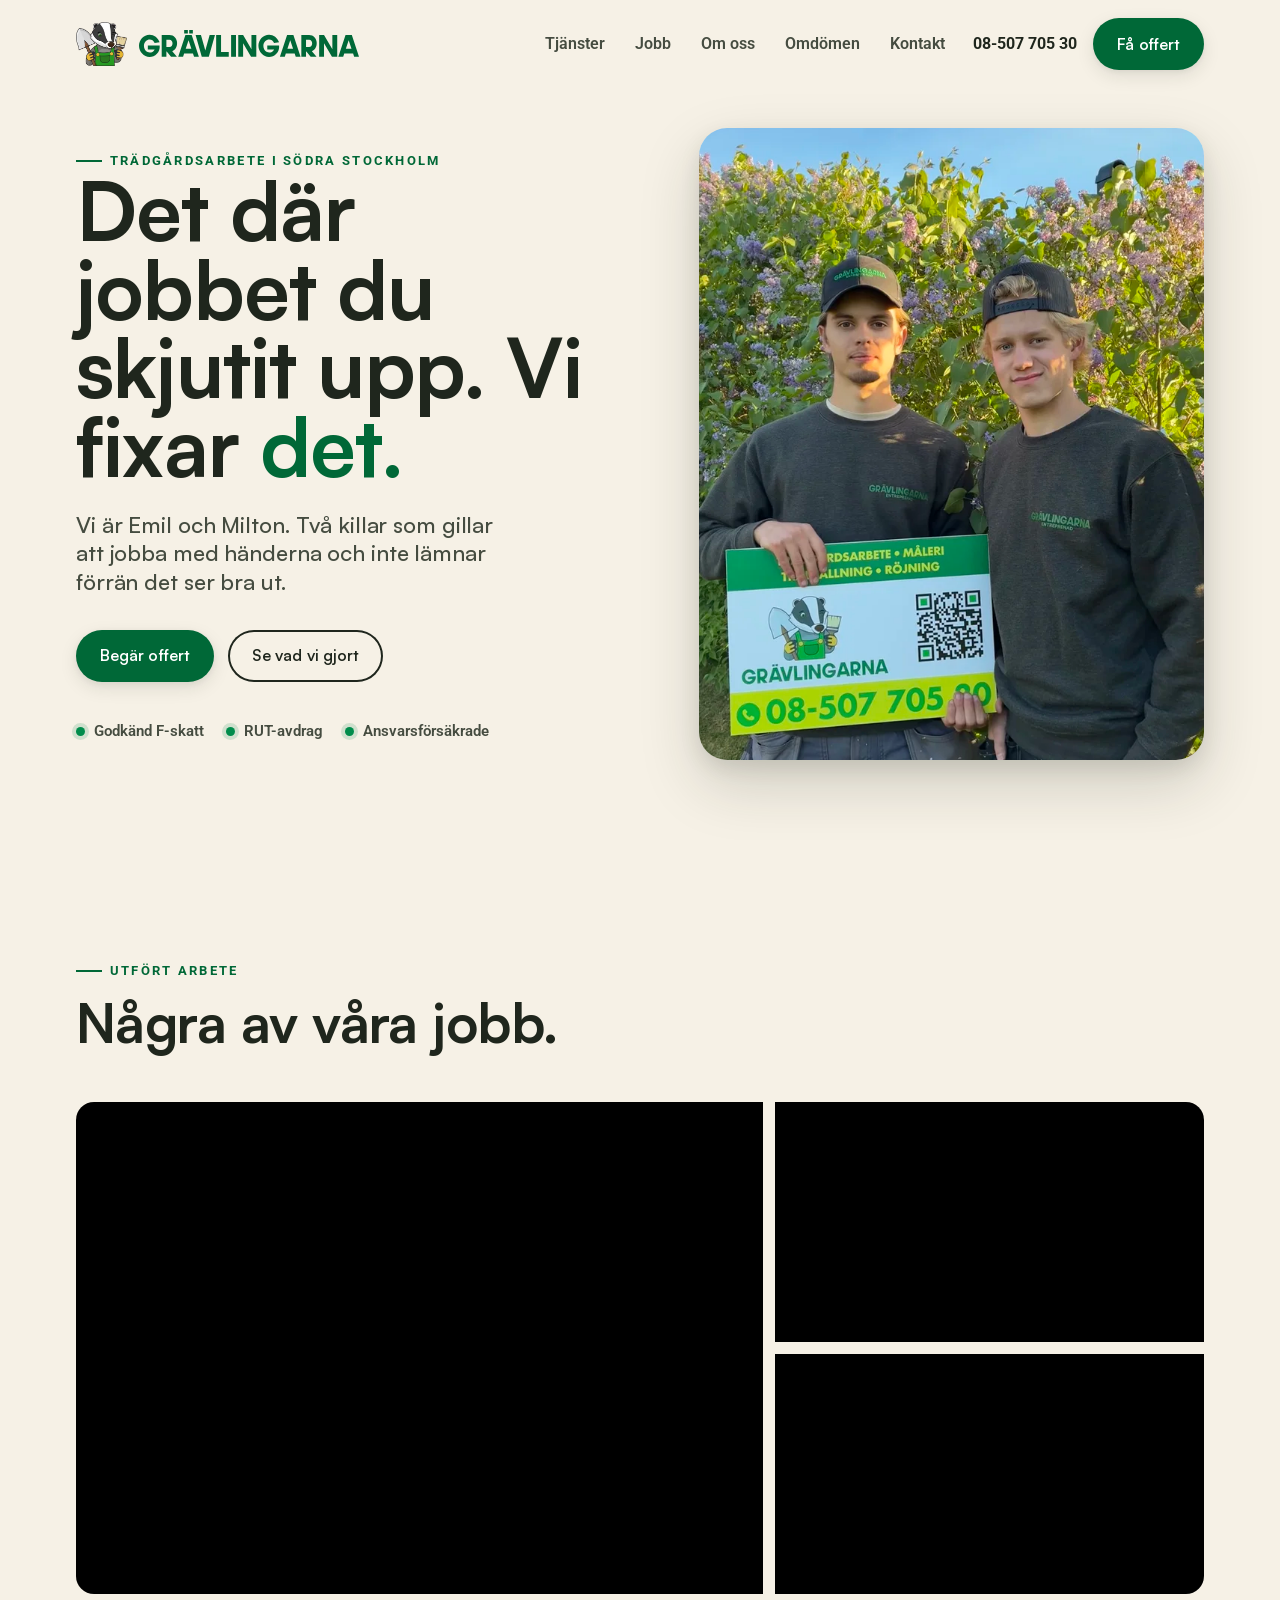
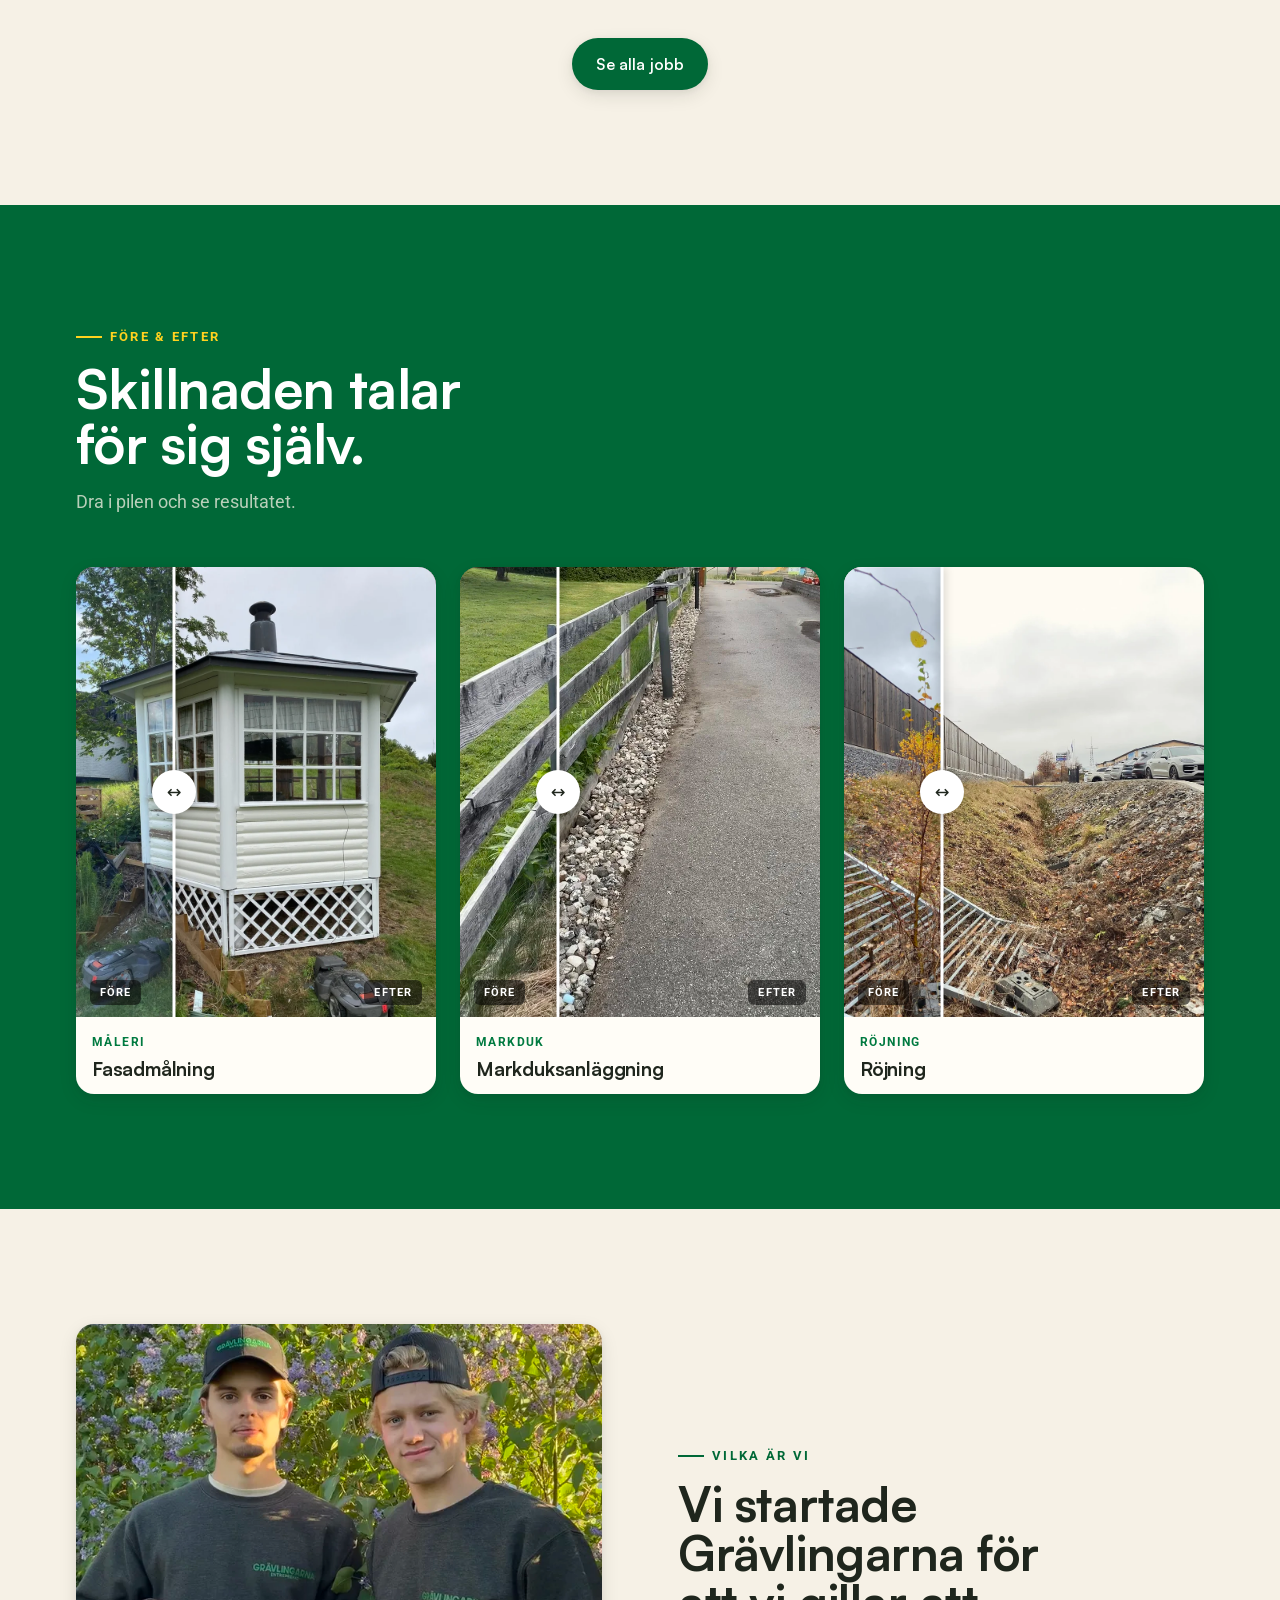
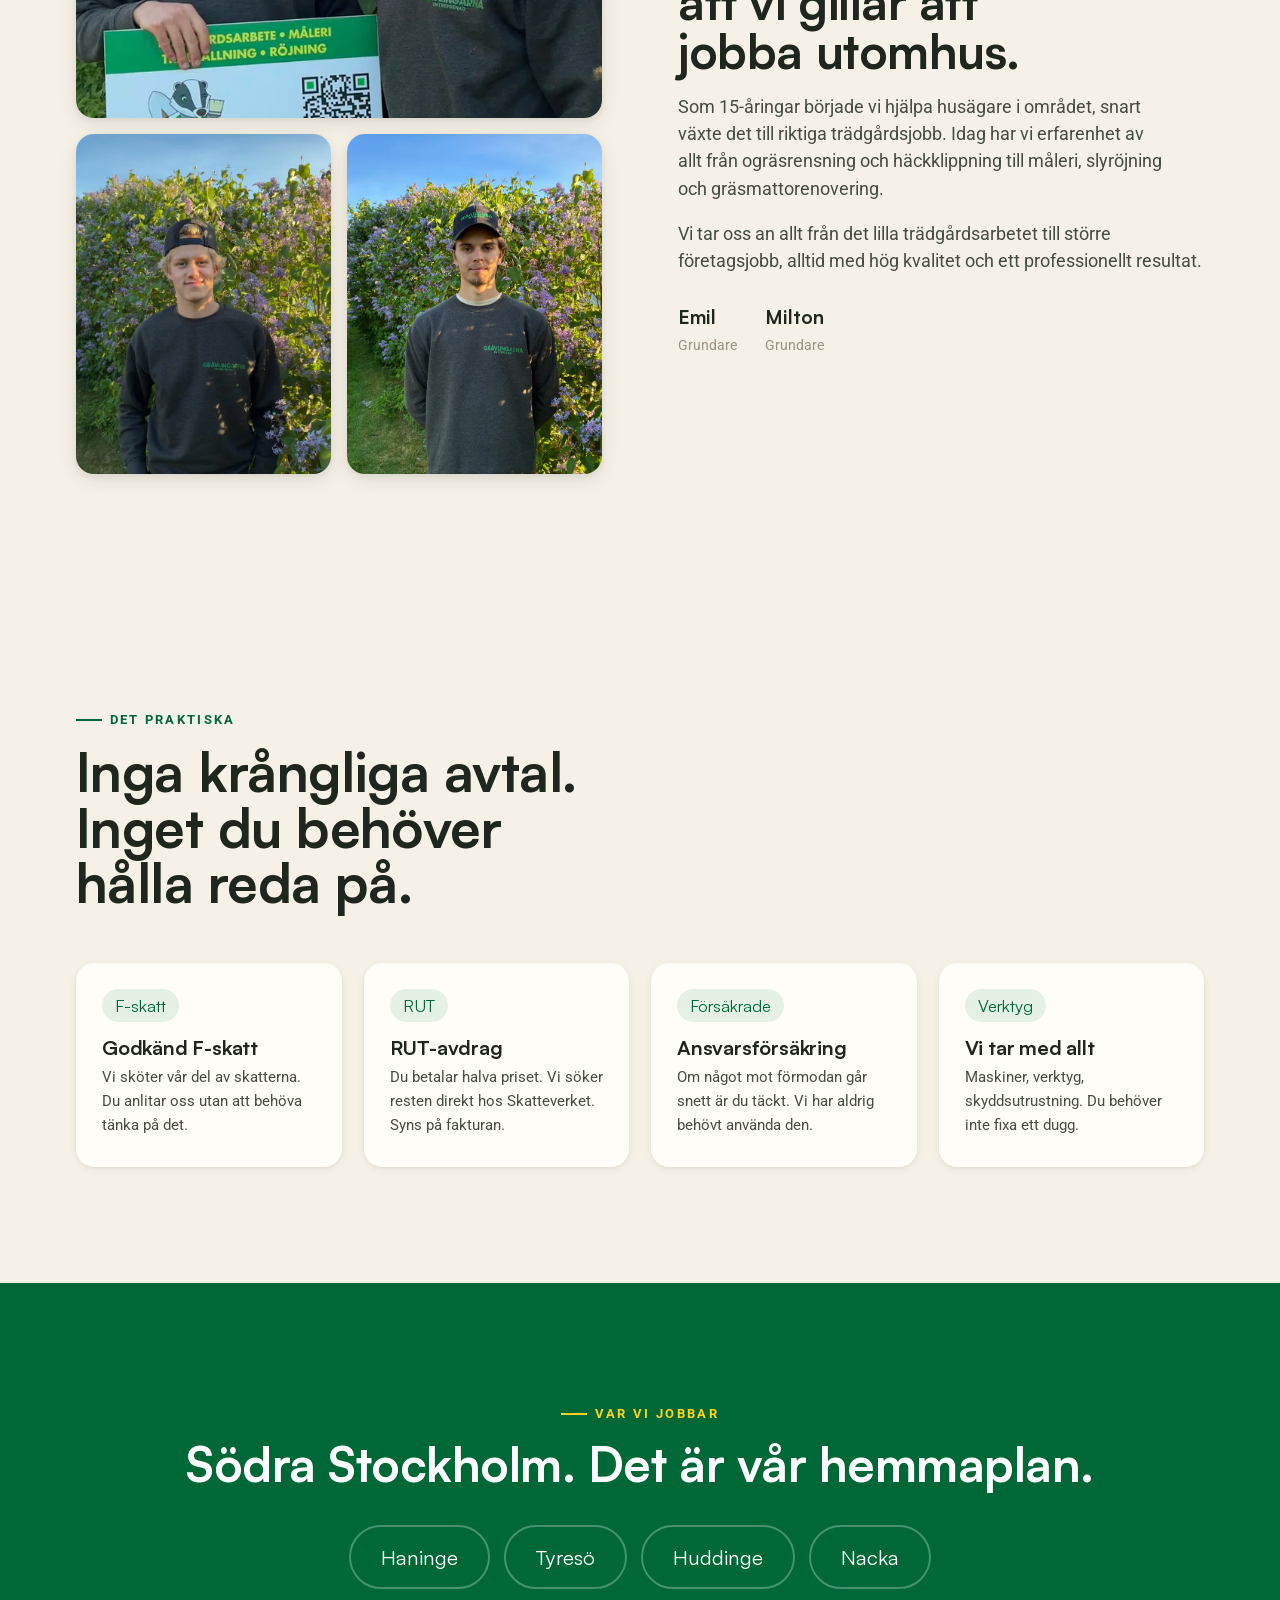
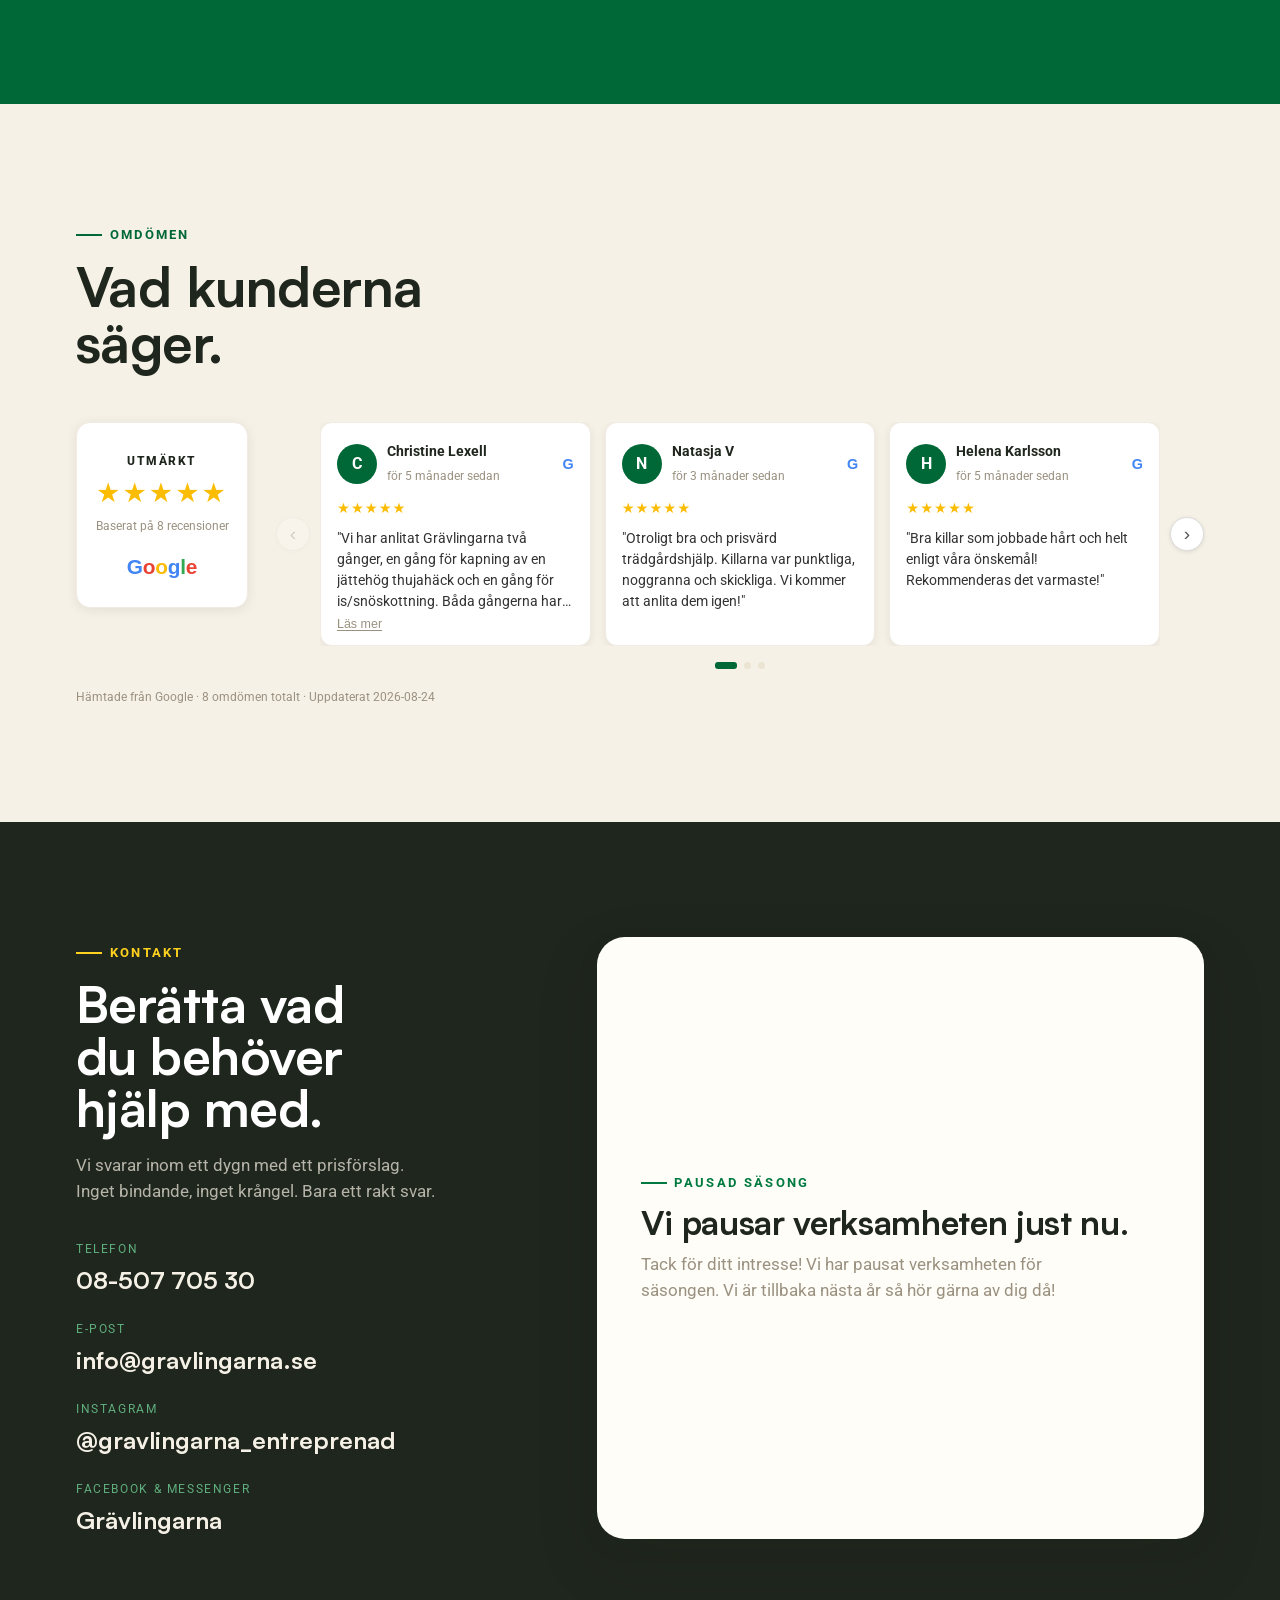
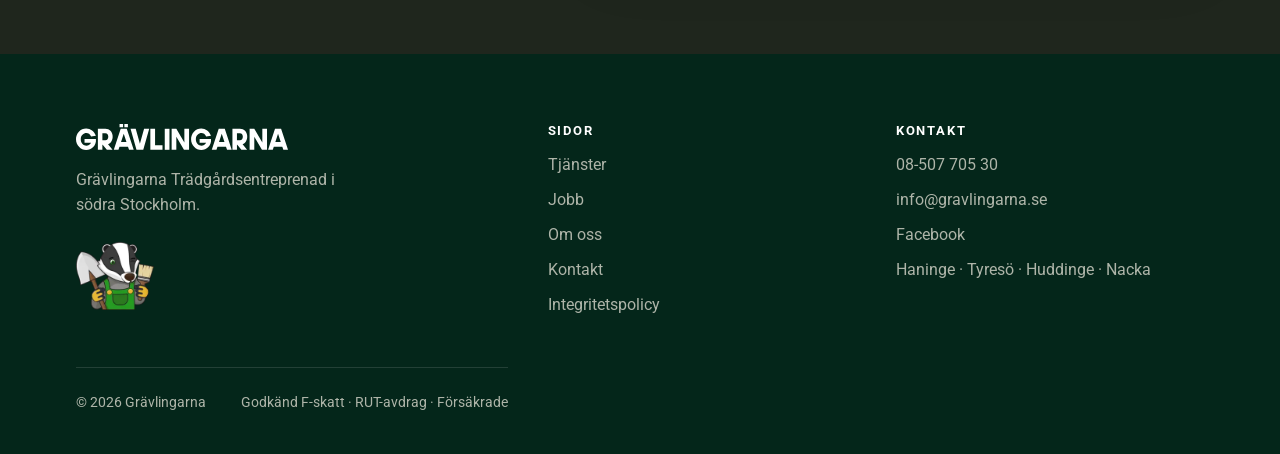
==== commit 96ccb3c2: "Automatisk uppdatering av Google-omdömen" ====
--- a/index.html
+++ b/index.html
@@ -559,7 +559,7 @@
                 <img class="review-avatar" src="https://lh3.googleusercontent.com/a/ACg8ocJAu5tdYNpDd8ItsCeVh2gtvCTCY0YR0YyLtsx0rc_OD11qcJH3=s128-c0x00000000-cc-rp-mo" alt="Natasja V" onerror="this.style.display='none';this.nextElementSibling.style.display='flex'"><div class="review-avatar-fb" style="display:none">N</div>
                 <div class="review-name-wrap">
                   <span class="review-author">Natasja V</span>
-                  <span class="review-when">för 2 månader sedan</span>
+                  <span class="review-when">för 3 månader sedan</span>
                 </div>
                 <span class="review-g">G</span>
               </div>
@@ -610,7 +610,7 @@
           <div class="cr-dots" id="reviewsDots"></div>
         </div>
       </div>
-      <p class="placeholder-note reveal">Hämtade från Google · 8 omdömen totalt · Uppdaterat 2026-08-17</p>
+      <p class="placeholder-note reveal">Hämtade från Google · 8 omdömen totalt · Uppdaterat 2026-08-24</p>
       <!-- REVIEWS-END -->
     </div>
   </section>
